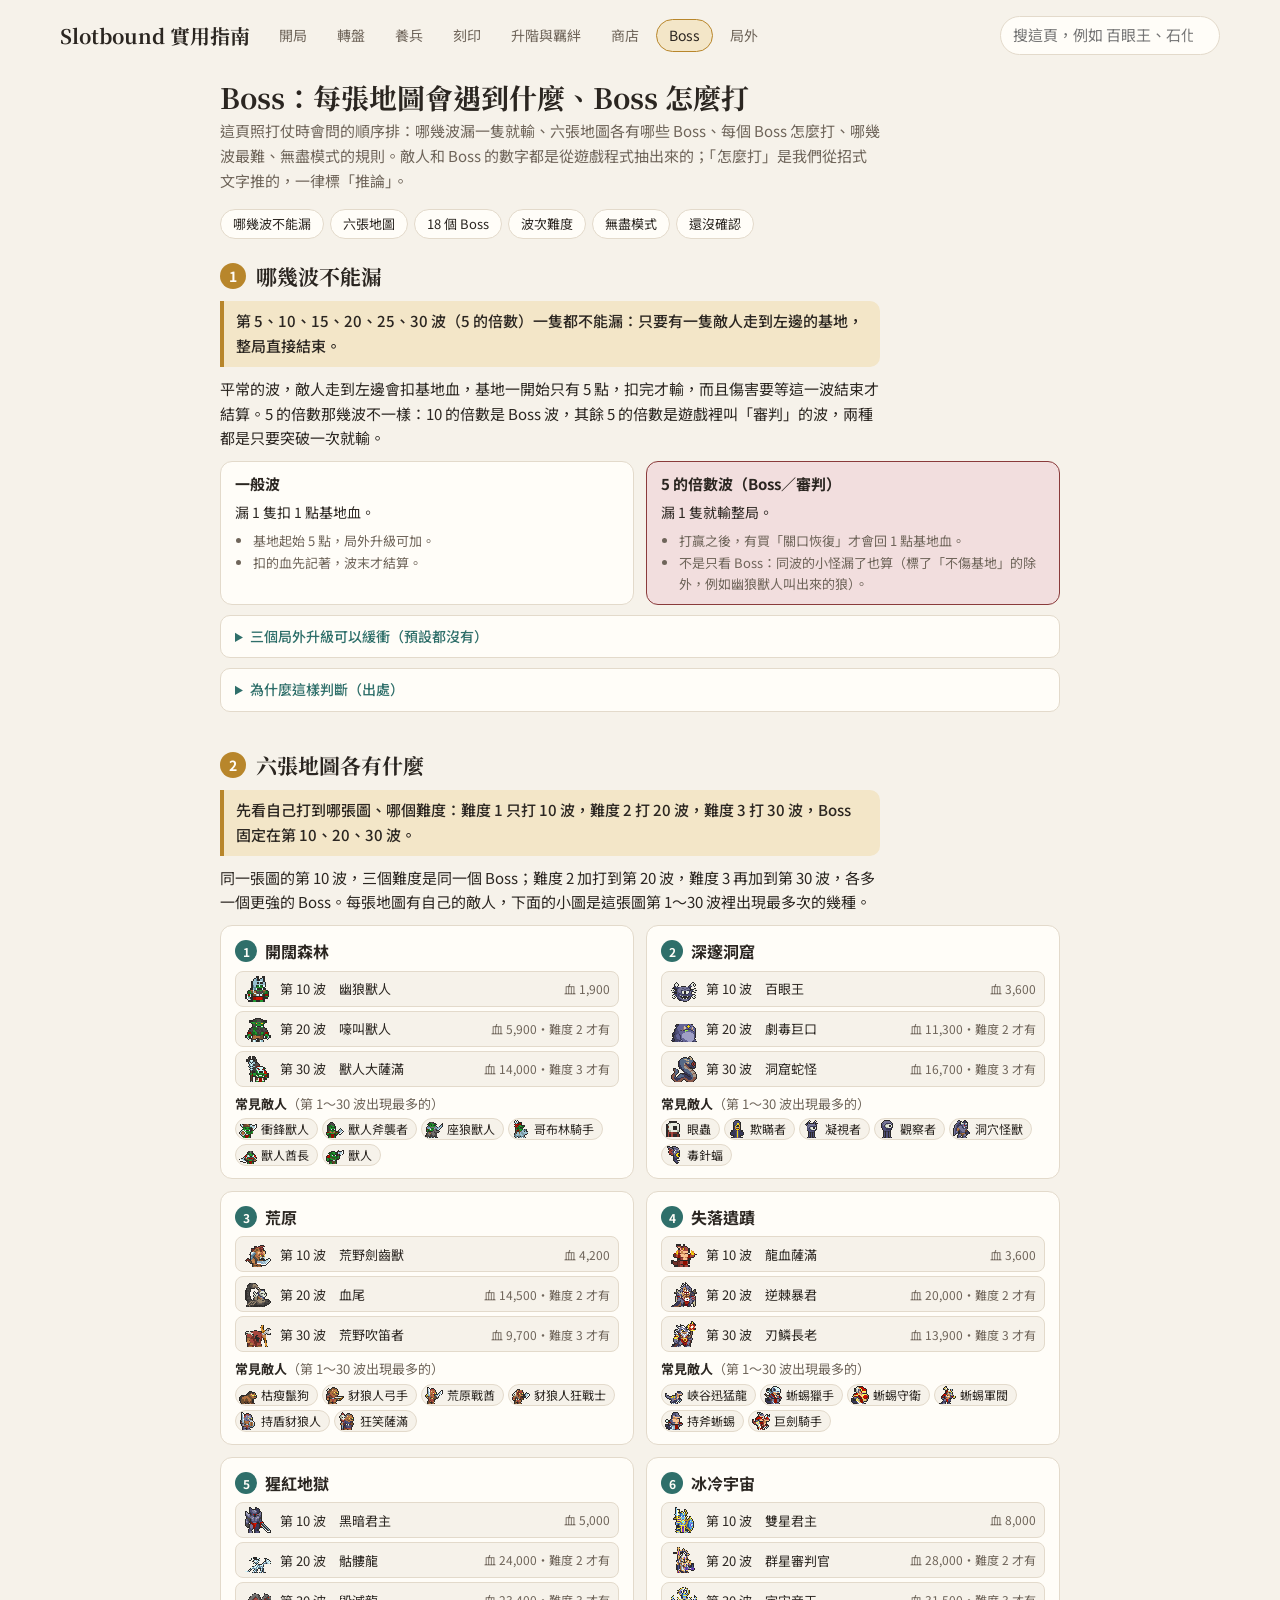
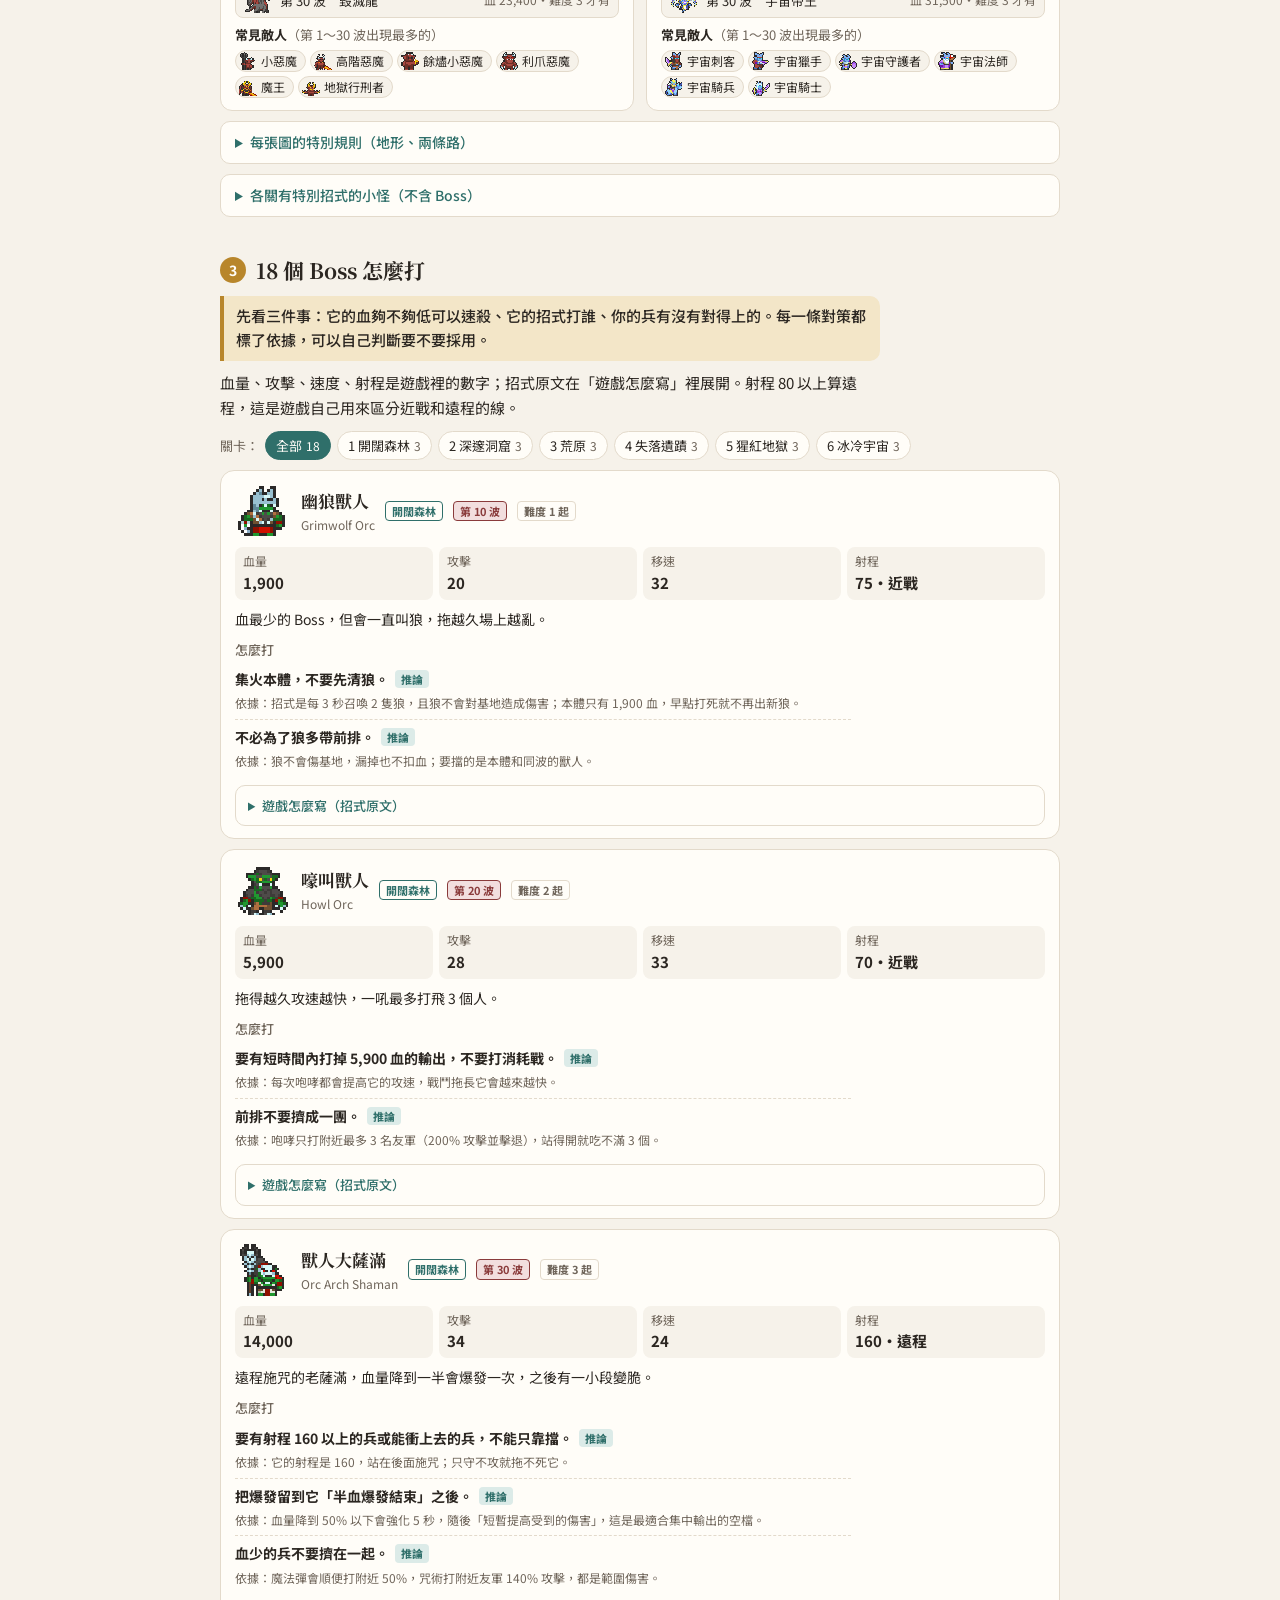
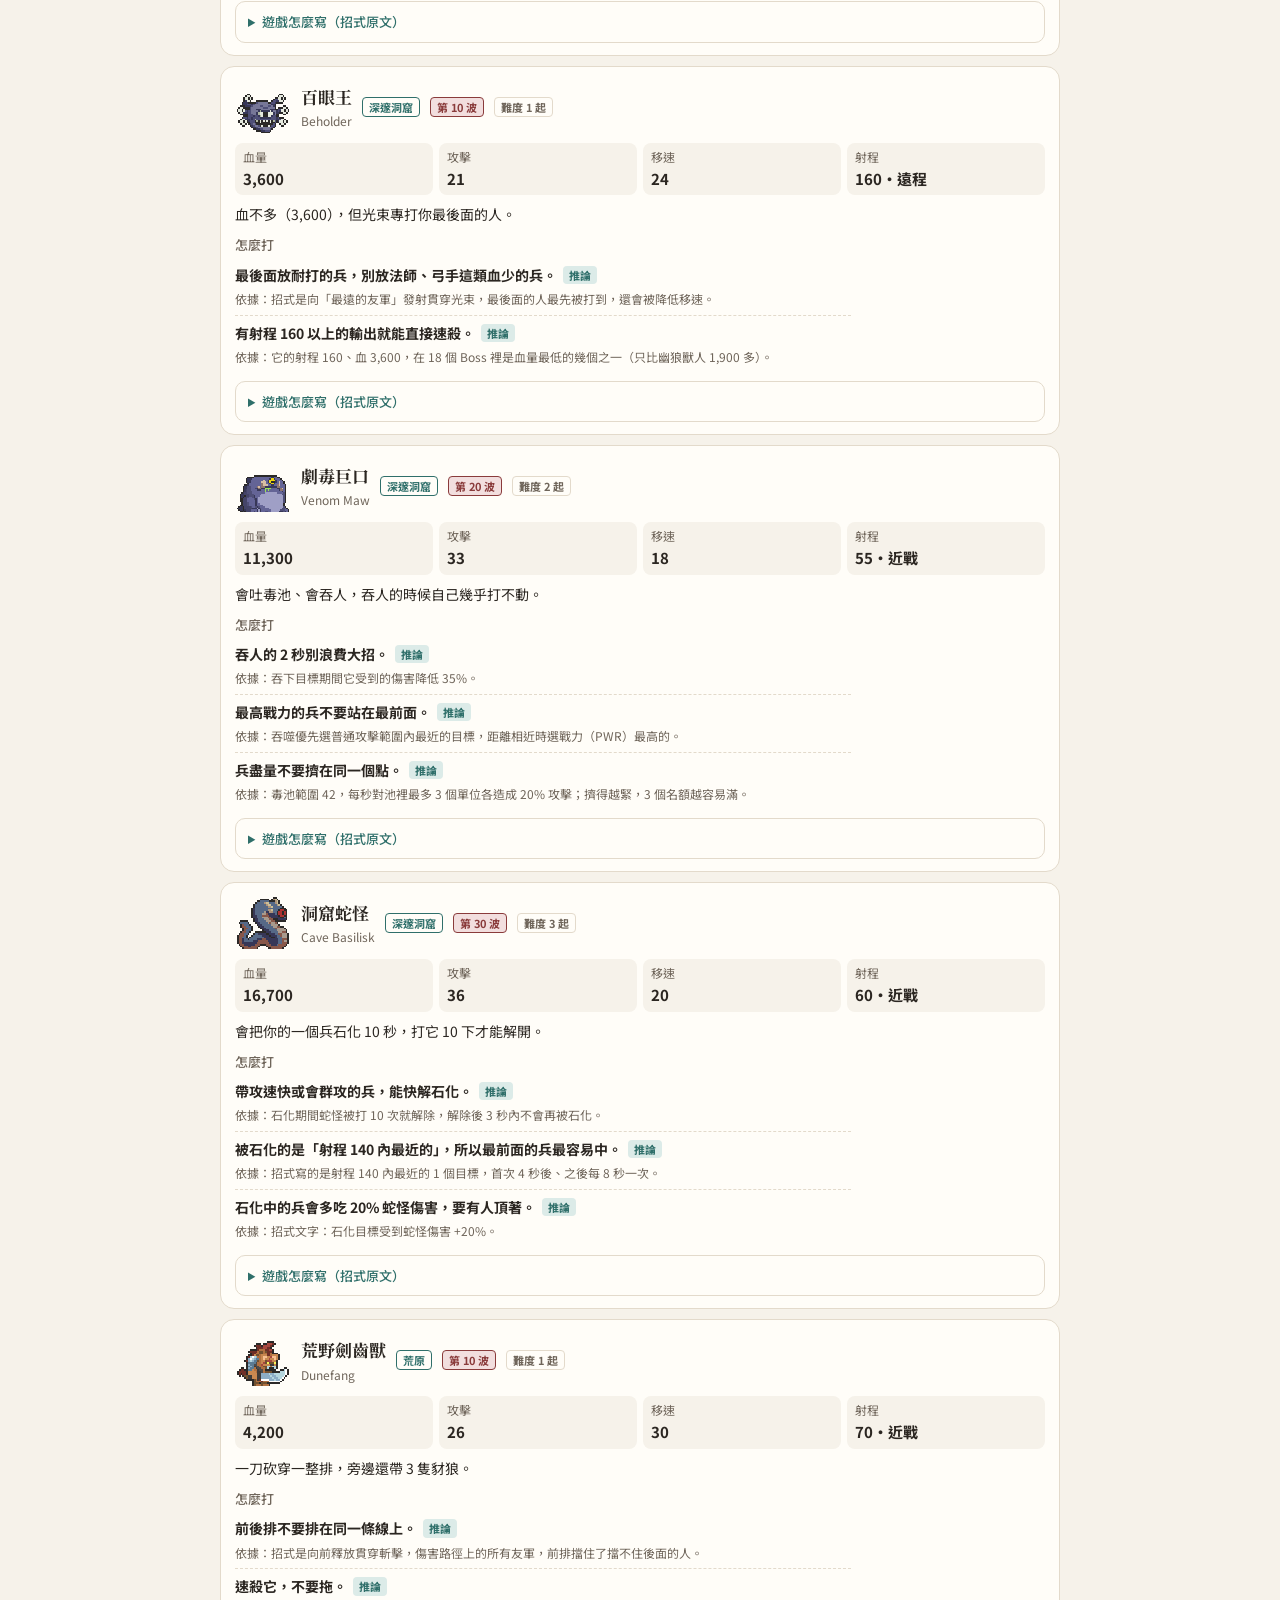
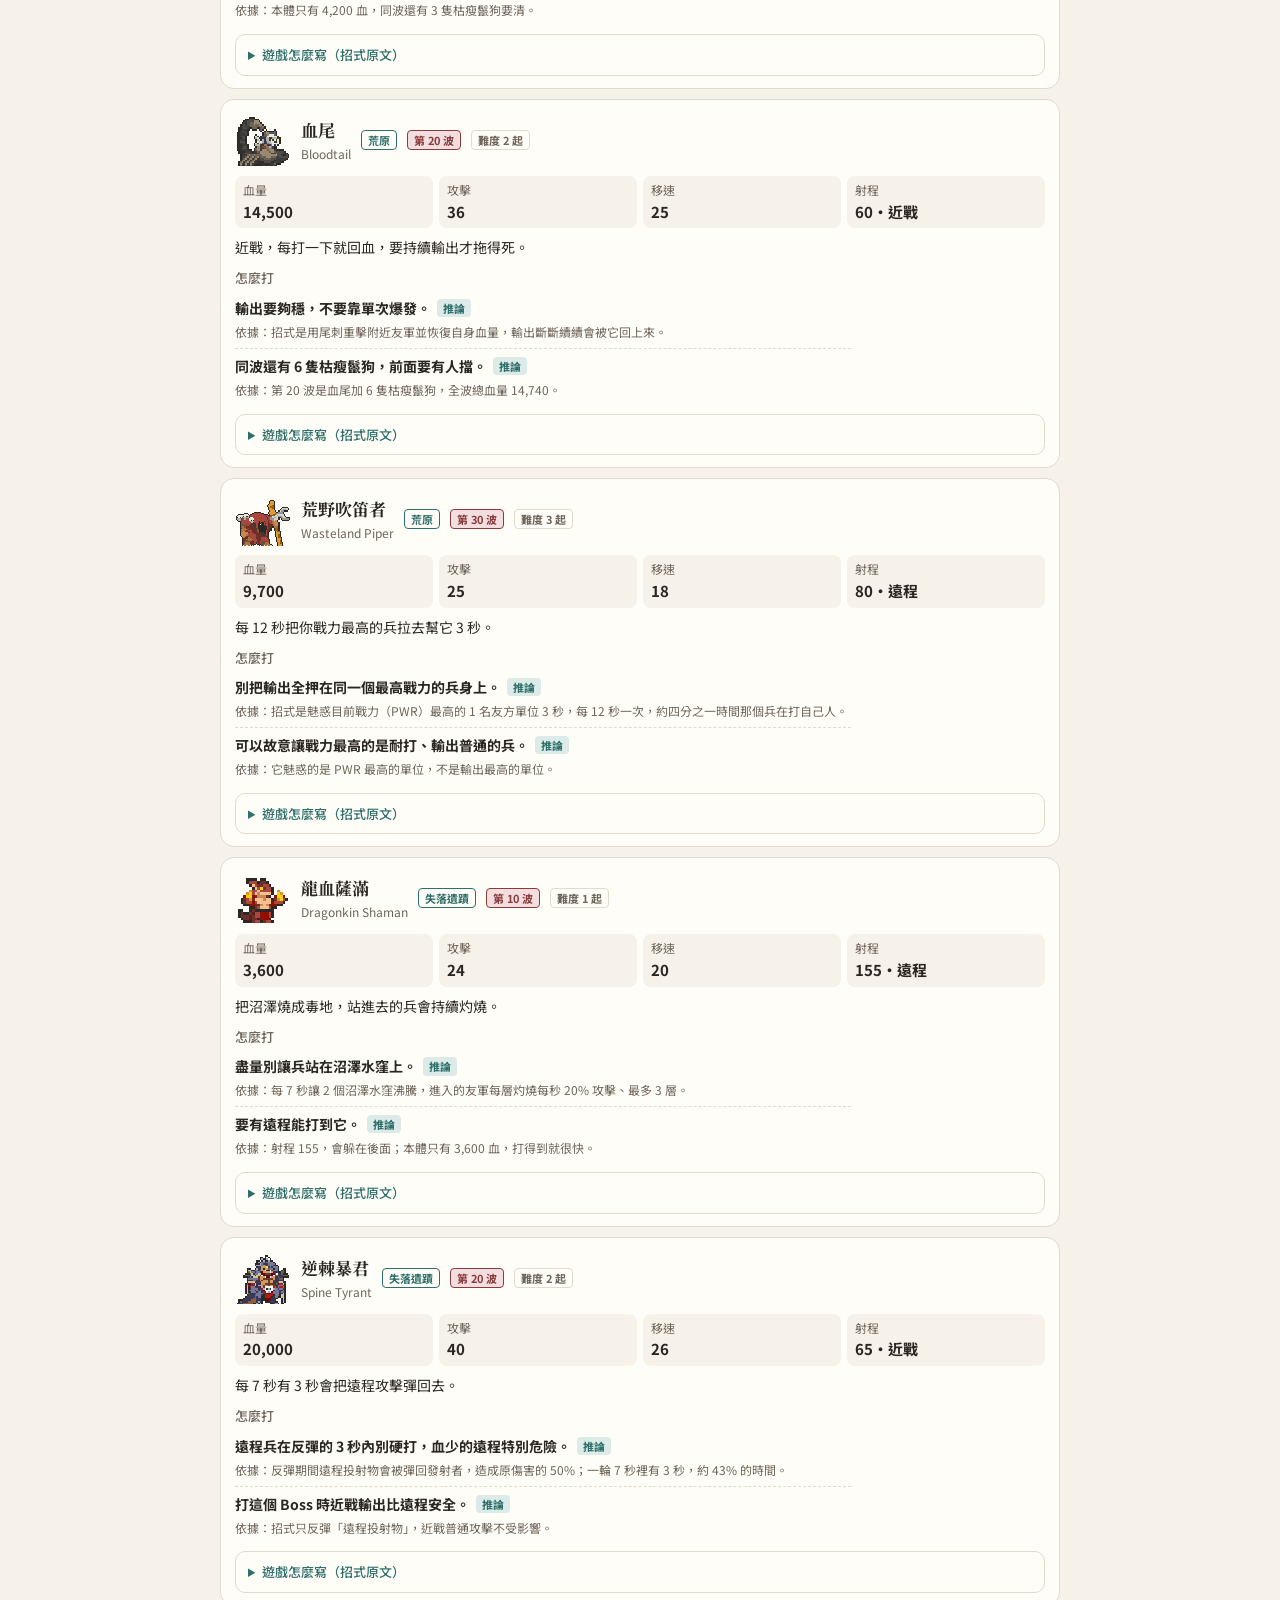
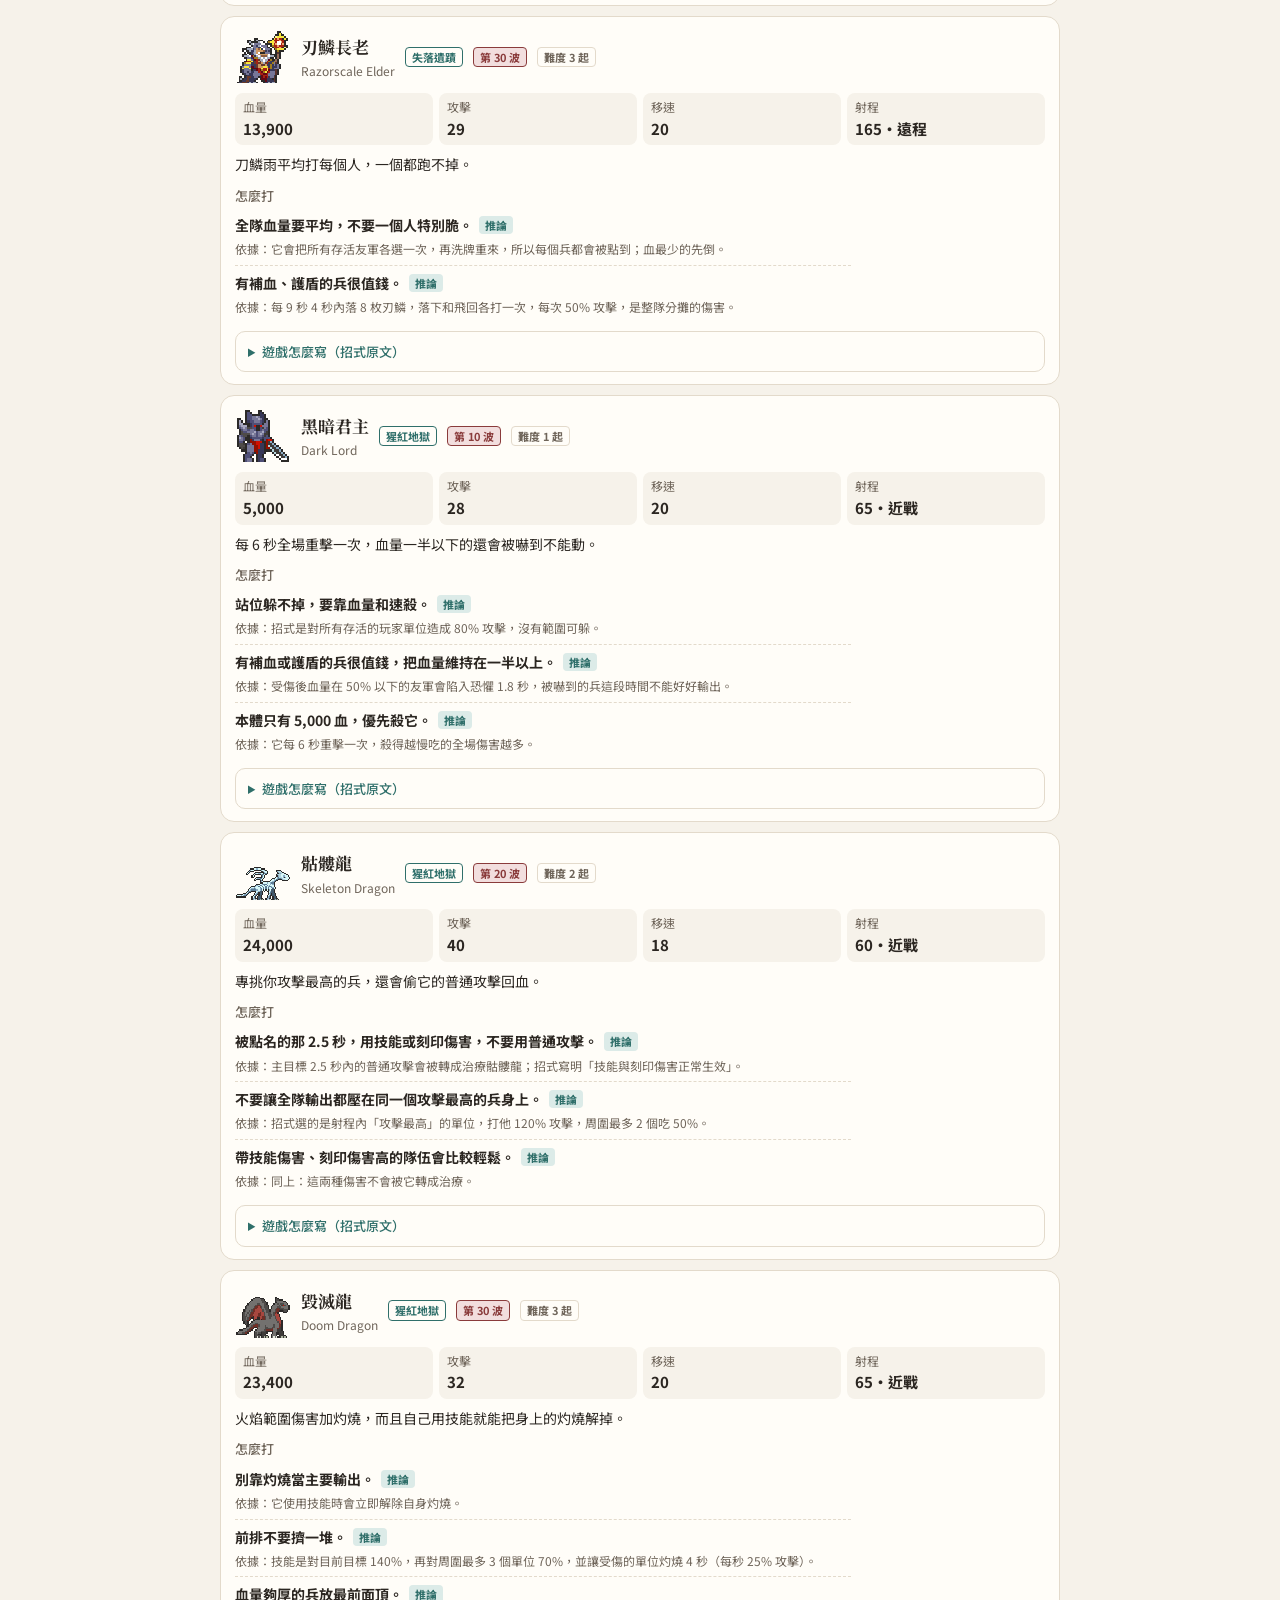
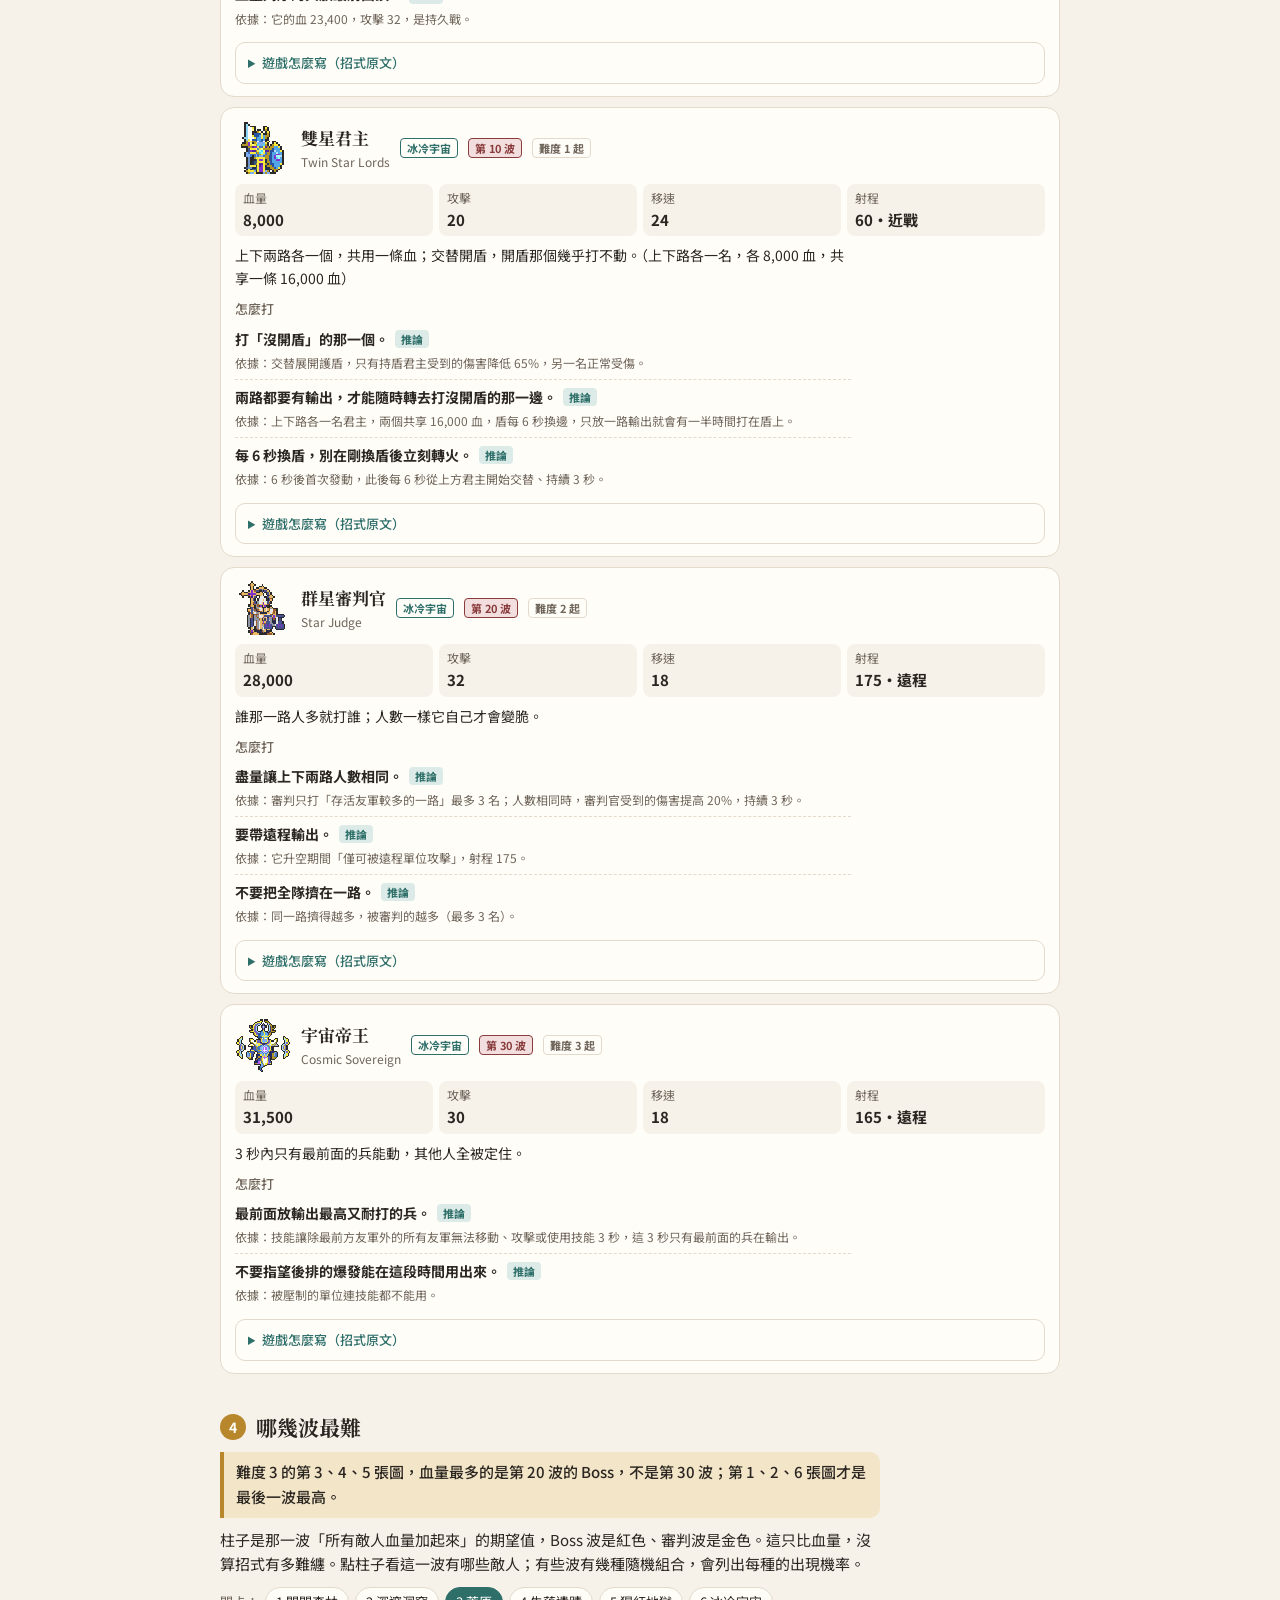
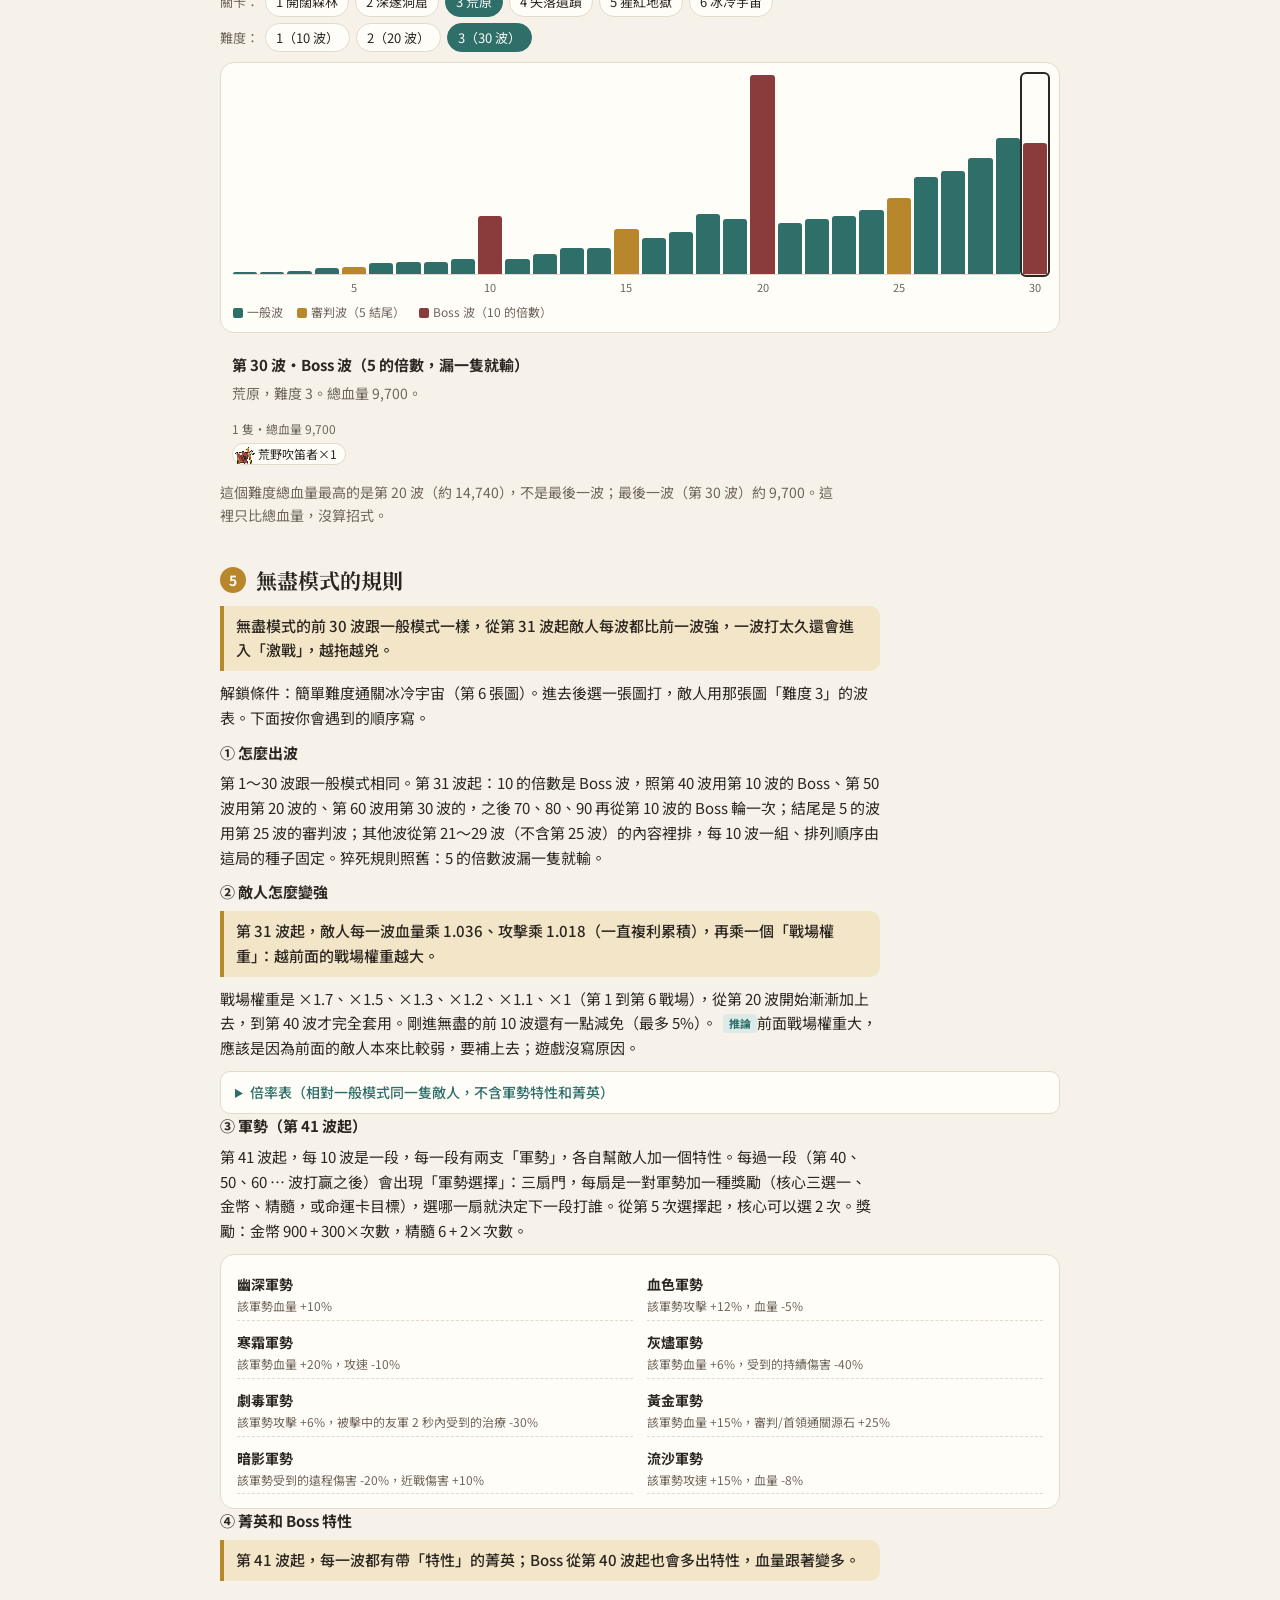
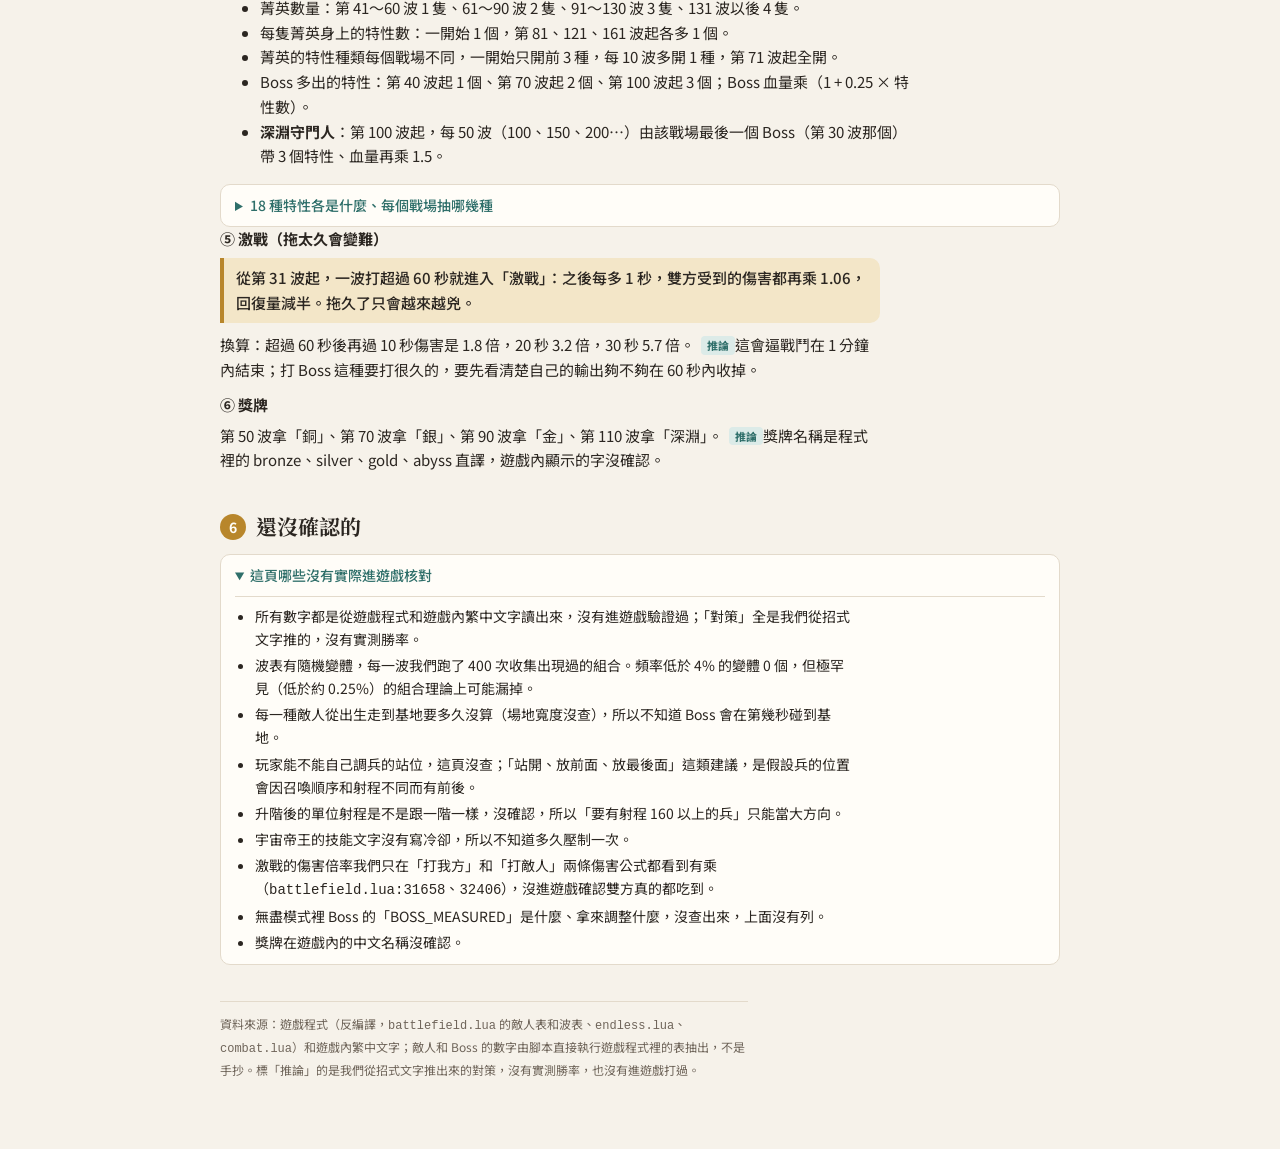
==== boss.html @ 01746e47 "六頁上線：開局、養兵、刻印、商店、Boss、局外；導覽統一 Co-Authored-By: Claude Opus 5.5 <noreply@anthropic.com>" ====
<!doctype html>
<html lang="zh-Hant-TW">
<head>
<meta charset="utf-8">
<meta name="viewport" content="width=device-width, initial-scale=1">
<title>Slotbound 實用指南：Boss</title>
<link rel="preconnect" href="https://fonts.googleapis.com">
<link href="https://fonts.googleapis.com/css2?family=Noto+Sans+TC:wght@400;500;700&family=Noto+Serif+TC:wght@600;700&display=swap" rel="stylesheet">
<link rel="stylesheet" href="style.css?v=1115i">
<link rel="stylesheet" href="css-boss.css?v=1115i">
</head>
<body>
<header class="top">
  <b>Slotbound 實用指南</b>
  <nav>
    <a href="open.html">開局</a>
    <a href="slot.html">轉盤</a>
    <a href="units.html">養兵</a>
    <a href="imprint.html">刻印</a>
    <a href="index.html">升階與羈絆</a>
    <a href="shop.html">商店</a>
    <a class="cur" href="boss.html">Boss</a>
    <a href="meta.html">局外</a>
  </nav>
  <div class="search">
    <input id="q" type="search" placeholder="搜這頁，例如 百眼王、石化" autocomplete="off">
    <div class="res" id="qres"></div>
  </div>
</header>

<main class="guide">
  <h1>Boss：每張地圖會遇到什麼、Boss 怎麼打</h1>
  <p class="lead">這頁照打仗時會問的順序排：哪幾波漏一隻就輸、六張地圖各有哪些 Boss、每個 Boss 怎麼打、哪幾波最難、無盡模式的規則。敵人和 Boss 的數字都是從遊戲程式抽出來的；「怎麼打」是我們從招式文字推的，一律標「推論」。</p>
  <nav class="toc">
    <a href="#sudden">哪幾波不能漏</a><a href="#maps">六張地圖</a><a href="#bosses">18 個 Boss</a><a href="#curve">波次難度</a><a href="#endless">無盡模式</a><a href="#unsure">還沒確認</a>
  </nav>

  <section class="sec" id="sudden" data-t="猝死 審判 一擊 基地 血量 漏怪 突破 新手護盾 逆轉拉桿 關口恢復 5 10 15 20 25 30">
    <h2><span class="no">1</span>哪幾波不能漏</h2>
    <p class="adv">第 5、10、15、20、25、30 波（5 的倍數）一隻都不能漏：只要有一隻敵人走到左邊的基地，整局直接結束。</p>
    <p>平常的波，敵人走到左邊會扣基地血，基地一開始只有 5 點，扣完才輸，而且傷害要等這一波結束才結算。5 的倍數那幾波不一樣：10 的倍數是 Boss 波，其餘 5 的倍數是遊戲裡叫「審判」的波，兩種都是只要突破一次就輸。</p>
    <div class="cmp">
      <div>
        <h3>一般波</h3>
        <p>漏 1 隻扣 1 點基地血。</p>
        <ul><li>基地起始 5 點，局外升級可加。</li><li>扣的血先記著，波末才結算。</li></ul>
      </div>
      <div class="hot">
        <h3>5 的倍數波（Boss／審判）</h3>
        <p>漏 1 隻就輸整局。</p>
        <ul><li>打贏之後，有買「關口恢復」才會回 1 點基地血。</li><li>不是只看 Boss：同波的小怪漏了也算（標了「不傷基地」的除外，例如幽狼獸人叫出來的狼）。</li></ul>
      </div>
    </div>
    <details>
      <summary>三個局外升級可以緩衝（預設都沒有）</summary>
      <ul>
        <li><b>新手護盾</b>：第 1～4 波，擋掉第一次生命損失。只對一般波有用，5 的倍數波用不到。</li>
        <li><b>逆轉拉桿</b>：失去生命後，保證下一次轉動中獎，每局 1 次。同樣只在一般波觸發。</li>
        <li><b>關口恢復</b>：通關審判或 Boss 波後恢復 1 點基地血，最高到 5 加局外加成。</li>
        <li>這三個都要在「局外」頁買到頂才生效（<code>ui/upgrade.lua:8609-8629</code> 的 maxed 判斷）。<span class="infer">推論</span>如果你還沒買，就當它們不存在。</li>
      </ul>
    </details>
    <details>
      <summary>為什麼這樣判斷（出處）</summary>
      <ul>
        <li>猝死波＝波數除 10 餘 0 或 5（<code>battlefield.lua:29334</code>）；突破一次直接把基地血設 0（<code>battlefield.lua:56670</code> 的 else 分支）。</li>
        <li>一般波的基地傷害先放進緩衝，波末才結算（<code>battlefield.lua:56666</code>）。</li>
        <li>早期護盾、逆轉拉桿只在「不是猝死波」時才判斷（<code>battlefield.lua:56649-56663</code>）；關口恢復在波結束時判斷（<code>battlefield.lua:30675</code>）。</li>
      </ul>
    </details>
  </section>

  <section class="sec" id="maps" data-t="六張地圖 關卡 難度 開闊森林 深邃洞窟 荒原 失落遺蹟 猩紅地獄 冰冷宇宙 主題 敵人 地形 雙線 沼澤">
    <h2><span class="no">2</span>六張地圖各有什麼</h2>
    <p class="adv">先看自己打到哪張圖、哪個難度：難度 1 只打 10 波，難度 2 打 20 波，難度 3 打 30 波，Boss 固定在第 10、20、30 波。</p>
    <p>同一張圖的第 10 波，三個難度是同一個 Boss；難度 2 加打到第 20 波，難度 3 再加到第 30 波，各多一個更強的 Boss。每張地圖有自己的敵人，下面的小圖是這張圖第 1～30 波裡出現最多次的幾種。</p>
    <div class="maps" id="mapGrid"></div>
    <details>
      <summary>每張圖的特別規則（地形、兩條路）</summary>
      <ul id="mapSpecial"></ul>
    </details>
    <details id="skDet">
      <summary>各關有特別招式的小怪（不含 Boss）</summary>
      <div class="tblwrap" id="skBody"></div>
    </details>
  </section>

  <section class="sec" id="bosses" data-t="Boss 首領 招式 血量 攻擊 對策 怎麼打 18 個">
    <h2><span class="no">3</span>18 個 Boss 怎麼打</h2>
    <p class="adv">先看三件事：它的血夠不夠低可以速殺、它的招式打誰、你的兵有沒有對得上的。每一條對策都標了依據，可以自己判斷要不要採用。</p>
    <p>血量、攻擊、速度、射程是遊戲裡的數字；招式原文在「遊戲怎麼寫」裡展開。射程 80 以上算遠程，這是遊戲自己用來區分近戰和遠程的線。</p>
    <div class="bfilter" id="bFilter"></div>
    <div class="blist" id="bList"></div>
  </section>

  <section class="sec" id="curve" data-t="波次 難度曲線 總血量 第幾波最難 審判 每波敵人 組合 變體">
    <h2><span class="no">4</span>哪幾波最難</h2>
    <p class="adv">難度 3 的第 3、4、5 張圖，血量最多的是第 20 波的 Boss，不是第 30 波；第 1、2、6 張圖才是最後一波最高。</p>
    <p>柱子是那一波「所有敵人血量加起來」的期望值，Boss 波是紅色、審判波是金色。這只比血量，沒算招式有多難纏。點柱子看這一波有哪些敵人；有些波有幾種隨機組合，會列出每種的出現機率。</p>
    <div class="cctl">
      <span class="g" id="cStage"></span>
      <span class="g" id="cDiff"></span>
    </div>
    <div class="curve">
      <div class="cbars" id="cBars"></div>
      <div class="cnum" id="cNum"></div>
      <div class="cleg"><span><i style="background:var(--teal)"></i>一般波</span><span><i style="background:var(--gold)"></i>審判波（5 結尾）</span><span><i style="background:var(--wine)"></i>Boss 波（10 的倍數）</span></div>
    </div>
    <div class="cdet" id="cDet"></div>
    <p class="note" id="cNote"></p>
  </section>

  <section class="sec" id="endless" data-t="無盡模式 解鎖 倍率 軍勢 菁英 門 深淵守門人 激戰 獎牌 狂暴 第 31 波">
    <h2><span class="no">5</span>無盡模式的規則</h2>
    <p class="adv">無盡模式的前 30 波跟一般模式一樣，從第 31 波起敵人每波都比前一波強，一波打太久還會進入「激戰」，越拖越兇。</p>
    <p>解鎖條件：簡單難度通關冰冷宇宙（第 6 張圖）。進去後選一張圖打，敵人用那張圖「難度 3」的波表。下面按你會遇到的順序寫。</p>
    <div id="endRules"></div>
  </section>

  <section class="sec" id="unsure" data-t="沒確認 不確定 未驗證 推論">
    <h2><span class="no">6</span>還沒確認的</h2>
    <details open>
      <summary>這頁哪些沒有實際進遊戲核對</summary>
      <ul id="unsureList"></ul>
    </details>
  </section>

  <p class="src-note">資料來源：遊戲程式（反編譯，<code>battlefield.lua</code> 的敵人表和波表、<code>endless.lua</code>、<code>combat.lua</code>）和遊戲內繁中文字；敵人和 Boss 的數字由腳本直接執行遊戲程式裡的表抽出，不是手抄。標「推論」的是我們從招式文字推出來的對策，沒有實測勝率，也沒有進遊戲打過。</p>
</main>

<script src="data/boss.js?v=1115i"></script>
<script src="data/boss-advice.js?v=1115i"></script>
<script src="boss.js?v=1115i"></script>
</body>
</html>
---- style.css ----
:root{
  --bg:#f6f2ea; --paper:#fffdf8; --ink:#2b2621; --muted:#6f655a; --line:#e3dacb;
  --gold:#b8862b; --gold-soft:#f3e6c8; --wine:#8a3b3b; --wine-soft:#f2dede;
  --teal:#2f6f6a; --teal-soft:#dcebe8;
}
@media (prefers-color-scheme: dark){
  :root{ --bg:#1d1a17; --paper:#25211d; --ink:#ece5da; --muted:#a99e90; --line:#3a332c;
    --gold:#d9a94a; --gold-soft:#3b311f; --wine:#d98a8a; --wine-soft:#3a2626; --teal:#7cc0b8; --teal-soft:#1f3331; }
}
*{box-sizing:border-box}
html,body{margin:0;background:var(--bg);color:var(--ink);font:15px/1.65 "Noto Sans TC",system-ui,sans-serif}
a{color:var(--teal)}
header.top{display:flex;align-items:center;gap:16px;flex-wrap:wrap;max-width:1200px;margin:0 auto;padding:16px 20px 8px}
header.top b{font-family:"Noto Serif TC",serif;font-size:20px}
header.top nav{display:flex;gap:4px;flex-wrap:wrap}
header.top nav a{color:var(--muted);text-decoration:none;padding:4px 12px;border-radius:999px;border:1px solid transparent;font-size:14px}
header.top nav a.cur{color:var(--ink);border-color:var(--gold);background:var(--gold-soft)}
header.top nav a.soon{opacity:.5;pointer-events:none}
.search{margin-left:auto;position:relative}
.search input{width:220px;padding:6px 12px;border-radius:999px;border:1px solid var(--line);background:var(--paper);color:var(--ink);font:inherit}
.search .res{position:absolute;right:0;top:110%;width:300px;max-height:360px;overflow:auto;background:var(--paper);border:1px solid var(--line);border-radius:12px;z-index:30;display:none}
.search .res.on{display:block}
.search .res div{padding:8px 12px;cursor:pointer;border-bottom:1px solid var(--line)}
.search .res div:hover,.search .res div.act{background:var(--gold-soft)}
.search .res small{color:var(--muted);margin-left:6px}
main{max-width:1200px;margin:0 auto;padding:8px 20px 60px}
h1{font-family:"Noto Serif TC",serif;font-size:28px;line-height:1.3;margin:8px 0 4px}
.lead{color:var(--muted);margin:0 0 16px}
.tip-box{background:var(--gold-soft);border-radius:12px;padding:10px 14px;margin:0 0 16px;font-size:14px}
.tip-box b{color:var(--gold)}
.infer{display:inline-block;font-size:11px;font-weight:700;color:var(--teal);background:var(--teal-soft);border-radius:4px;padding:0 6px;margin-left:6px;vertical-align:1px}

/* 規劃器版面 */
.planner{display:grid;grid-template-columns:minmax(0,1fr) 320px;gap:20px;align-items:start}
.panel{background:var(--paper);border:1px solid var(--line);border-radius:14px;padding:14px 16px}
.panel h2{font-size:15px;margin:0 0 8px;color:var(--muted);font-weight:500}
.side{position:sticky;top:12px;display:flex;flex-direction:column;gap:12px}

.syms{display:flex;flex-wrap:wrap;gap:6px;margin-bottom:10px}
.stab{border:1px solid var(--line);background:var(--bg);color:var(--ink);border-radius:8px;padding:5px 14px;font:inherit;font-size:14px;cursor:pointer}
.stab.on{background:var(--gold-soft);border-color:var(--gold);font-weight:700}
.filters{display:flex;flex-wrap:wrap;gap:6px;align-items:center;margin-bottom:12px;padding-bottom:12px;border-bottom:1px solid var(--line)}
.filters #filters{display:contents}
.flabel{font-size:13px;color:var(--muted)}
.fchip.locked::after{content:"🔒";font-size:10px;margin-left:3px}
/* 升階樹：一列一個稀有度 */
.grid{display:flex;flex-direction:column;gap:8px}
.row{display:grid;grid-template-columns:52px 120px 1fr;gap:8px;align-items:center;padding:6px 0;border-bottom:1px dashed var(--line)}
.row:last-child{border-bottom:0}
.gl .gd{display:inline-block;font-size:12px;font-weight:700;padding:1px 8px;border-radius:999px;background:var(--bg);border:1px solid var(--line)}
.g-advanced .gd{color:var(--teal);border-color:var(--teal)}
.g-rare .gd{color:#7d9de0;border-color:#5b7fc4}
.g-legendary .gd{color:var(--gold);border-color:var(--gold)}
.g-prism .gd{color:var(--wine);border-color:var(--wine)}
.r1{display:flex;align-items:center;gap:6px;font-size:13px;color:var(--muted)}
.r1 .r{font-size:11px;margin-right:4px}
.brs{display:flex;flex-wrap:wrap;gap:6px 22px}
.br{display:flex;align-items:center;gap:6px;flex-wrap:wrap}
.br .arrow{color:var(--muted);font-size:12px}
.spr{width:32px;height:32px;image-rendering:pixelated;flex:none}
.spr.big{width:56px;height:56px}
.cls{display:inline-flex;align-items:center;gap:6px}
.cls .tx{display:flex;flex-direction:column;line-height:1.3}
.fxhead{margin-bottom:10px;display:flex;align-items:center;gap:8px;flex-wrap:wrap}
.fxhead .back{margin-left:auto}
#tree h3{font-size:13px;color:var(--muted);margin:12px 0 4px}
.fxm{display:flex;align-items:center;gap:10px;margin:4px 0;flex-wrap:wrap}
.fxm .route{font-size:12px;color:var(--muted)}
.fx-row .nx{color:var(--muted)}
.gchips{display:flex;flex-wrap:wrap;gap:6px;align-items:center;margin:0 0 10px}
.gchip{border:1px solid var(--line);background:var(--bg);color:var(--muted);border-radius:999px;padding:2px 10px;font:inherit;font-size:12px;cursor:pointer;opacity:.6}
.gchip.on{opacity:1;color:var(--ink);font-weight:700}
.tbl-wrap{overflow-x:auto}
.fxtbl{border-collapse:separate;border-spacing:4px;width:100%;table-layout:fixed}
.fxtbl th{font-size:12px;font-weight:500;color:var(--muted);text-align:center;padding:2px}
.fxtbl th.sn{text-align:right;width:64px;font-size:13px;color:var(--ink);padding-right:6px}
.fxtbl .gd{display:inline-block;font-size:12px;font-weight:700;padding:1px 8px;border-radius:999px;background:var(--bg);border:1px solid var(--line)}
.fxtbl td{height:62px;border-radius:8px;vertical-align:middle;padding:0}
.fxtbl td.no{background:var(--bg);opacity:.5}
.fxtbl td.yes{background:var(--teal-soft);border:1px solid var(--teal)}
.fxtbl td.open{box-shadow:0 0 0 2px var(--gold)}
.cell{width:100%;height:100%;min-height:60px;background:none;border:0;color:var(--ink);font:inherit;cursor:pointer;display:flex;flex-direction:column;align-items:center;justify-content:center;gap:1px;padding:4px}
.cell .spr{width:28px;height:28px}
.cell .cn{font-size:13px;font-weight:500}
.cell .ch{font-size:11px;color:var(--muted)}
.cell .ch.all{color:var(--teal);font-weight:700}
.detail{margin-top:12px;padding:10px 12px;border:1px solid var(--gold);border-radius:10px;display:flex;flex-direction:column;gap:6px}
.detail .dh{font-size:14px}
.br.nope{opacity:.5}
.start{padding:10px 0;border-bottom:1px dashed var(--line)}
.start:last-child{border-bottom:0}
.start .sh{display:flex;align-items:center;gap:8px;margin-bottom:6px;flex-wrap:wrap}
.start .sh b{font-size:15px}
.start .gd{display:inline-block;font-size:12px;font-weight:700;padding:1px 8px;border-radius:999px;background:var(--bg);border:1px solid var(--line)}
.start .r1n{display:inline-flex;align-items:center;gap:4px;font-size:13px;color:var(--muted)}
.start .both{font-size:11px;color:var(--teal);background:var(--teal-soft);border-radius:4px;padding:0 6px}
.start .sb{display:flex;flex-direction:column;gap:6px;padding-left:12px}
.start .pick{font-size:12px;color:var(--muted)}
.off{font-size:13px;color:var(--muted);opacity:.55;border:1px dashed var(--line);border-radius:8px;padding:4px 10px}
.pop .lbl{font-size:11px;color:var(--muted);margin-top:8px}
.pop .fxg{margin:4px 0;font-size:12px;line-height:1.5}
.pop .fxg .tag{background:var(--teal-soft);color:var(--teal);border-radius:4px;padding:0 6px;margin-right:6px;cursor:pointer;font-weight:500}
.pop .fxg .mates{color:var(--muted)}
.pop .hd .alt{font-size:12px}
.fchip{border:1px solid var(--line);background:var(--paper);color:var(--ink);border-radius:999px;padding:3px 10px;font:inherit;font-size:13px;cursor:pointer}
.fchip.on{background:var(--teal);border-color:var(--teal);color:var(--paper)}
.fchip .n{color:var(--muted);font-size:12px;margin-left:4px}
.fchip.on .n{color:var(--paper)}

.sym{margin:0 0 14px}
.sym h3{font-size:14px;margin:0 0 6px;display:flex;align-items:center;gap:8px}
.sym h3 .badge{display:inline-flex;width:22px;height:22px;border-radius:6px;align-items:center;justify-content:center;font-size:12px;font-weight:700;background:var(--gold-soft);color:var(--gold)}
.tree{display:flex;flex-direction:column;gap:6px}
.branch{display:flex;align-items:flex-start;gap:6px;flex-wrap:wrap}
.branch .arrow{color:var(--muted);font-size:12px;padding-top:6px}
.cls{position:relative;border:1px solid var(--line);background:var(--bg);color:var(--ink);border-radius:8px;padding:4px 10px;font:inherit;font-size:13px;cursor:pointer;line-height:1.4;text-align:left}
.cls .r{font-size:11px;color:var(--muted);margin-right:4px}
.cls .fx{display:block;font-size:11px;color:var(--muted)}
.cls:hover{border-color:var(--gold)}
.cls.in{background:var(--gold);border-color:var(--gold);color:var(--paper)}
.cls.in .r,.cls.in .fx{color:var(--paper)}
.cls.mate{box-shadow:0 0 0 2px var(--teal)}
.cls.dim{opacity:.3}
.cls.prism::after{content:"";position:absolute;top:3px;right:3px;width:6px;height:6px;border-radius:50%;background:var(--wine)}

/* 羈絆面板 */
.fx-row{padding:8px 0;border-bottom:1px solid var(--line);cursor:pointer}
.fx-row:last-child{border-bottom:0}
.fx-row .hd{display:flex;align-items:center;gap:8px}
.fx-row .nm{font-weight:500}
.fx-row .ct{font-variant-numeric:tabular-nums;font-size:13px;color:var(--muted)}
.fx-row .steps{display:flex;gap:3px;margin-left:auto}
.fx-row .steps span{font-size:11px;padding:0 6px;border-radius:4px;border:1px solid var(--line);color:var(--muted);font-variant-numeric:tabular-nums}
.fx-row .steps span.hit{background:var(--teal);border-color:var(--teal);color:var(--paper)}
.fx-row .eff{font-size:12px;color:var(--muted);margin-top:2px}
.fx-row.active .nm{color:var(--teal)}
.fx-row.lock .nm::after{content:"需解鎖";font-size:10px;color:var(--wine);background:var(--wine-soft);border-radius:4px;padding:0 5px;margin-left:6px}
.fx-row.sel{background:var(--teal-soft);margin:0 -8px;padding:8px}
.team{display:flex;flex-wrap:wrap;gap:6px}
.team .cls{font-size:12px}
.empty{color:var(--muted);font-size:13px}
.btns{display:flex;gap:6px;margin-top:10px}
.btn{border:1px solid var(--line);background:var(--paper);color:var(--ink);border-radius:8px;padding:4px 10px;font:inherit;font-size:13px;cursor:pointer}
.btn:hover{border-color:var(--gold)}

/* 小卡（滑鼠移上去／點按） */
.pop{position:absolute;z-index:40;width:330px;background:var(--paper);border:1px solid var(--gold);border-radius:12px;padding:12px 14px;font-size:13px;box-shadow:0 8px 24px rgba(0,0,0,.18);display:none}
.pop.on{display:block}
.pop .hd{display:flex;align-items:center;gap:6px;margin-bottom:6px;cursor:grab}
.pop .hd b{font-size:15px}
.pop .x{margin-left:auto;border:0;background:none;color:var(--muted);font-size:18px;cursor:pointer;line-height:1}
.pop .path{display:flex;align-items:center;flex-wrap:wrap;gap:4px;margin:6px 0}
.pop .path .node{border:1px solid var(--line);border-radius:6px;padding:1px 7px;background:var(--bg)}
.pop .path .node.me{border-color:var(--gold);background:var(--gold-soft);font-weight:500}
.pop .path .sep{color:var(--muted)}
.pop .alt{color:var(--muted);font-size:12px}
.pop .tags{display:flex;flex-wrap:wrap;gap:4px;margin:6px 0}
.pop .tags span{background:var(--teal-soft);color:var(--teal);border-radius:4px;padding:0 6px;font-size:12px}
.pop .stats{display:grid;grid-template-columns:repeat(5,1fr);gap:4px;margin-top:6px;font-size:11px;color:var(--muted);text-align:center}
.pop .stats b{display:block;font-size:13px;color:var(--ink);font-variant-numeric:tabular-nums}
.pop .act{margin-top:8px}
.pop .cond{font-size:12px;color:var(--wine);margin-top:4px}
.pop .src{font-size:11px;color:var(--muted);margin-top:6px}

@media (max-width:820px){
  .planner{grid-template-columns:1fr}
  .side{position:static;order:-1}
  .search{margin-left:0;width:100%}
  .search input{width:100%}
  .search .res{width:100%}
  header.top,main{padding-left:16px;padding-right:16px}
  .pop{position:fixed;left:12px!important;right:12px;bottom:12px;top:auto!important;width:auto;max-height:70vh;overflow:auto}
  .row{grid-template-columns:44px 1fr}
  .row .brs{grid-column:1 / -1}
}
/* 手機：表格每格只剩約 50px，只放圖和名字；「要選哪條線」點格子後在下方看 */
@media (max-width:520px){
  .fxtbl{border-spacing:3px}
  .fxtbl th.sn{width:38px;font-size:12px;padding-right:3px;white-space:nowrap}
  .fxtbl .gd{padding:1px 4px;font-size:11px}
  .fxtbl td{height:54px}
  .cell{padding:3px 1px;min-height:52px}
  .cell .cn{font-size:11px;white-space:nowrap;letter-spacing:-.03em}
  .cell .ch{display:none}
  .cell .ch.all{display:block;font-size:11px;white-space:nowrap}
}
/* 貼上隊伍代碼 */
.code{display:flex;gap:6px;margin-top:10px}
.code input{flex:1;min-width:0;font:inherit;font-size:13px;color:var(--ink);background:var(--bg);border:1px solid var(--line);border-radius:8px;padding:6px 10px}
.code input:focus{outline:2px solid var(--gold);outline-offset:1px}
.codemsg{font-size:12px;color:var(--muted);margin:6px 0 0;line-height:1.6}

/* ===== 指南頁（轉盤等）：一段一個決定，先建議再理由 ===== */
.guide{max-width:880px}
/* 內文行長約 44 字（2026-11-15 托盤 20261115-3d09315f-006 選 44；面板和計算機維持原寬） */
.guide p,.guide li,.guide details ul,.guide .mach ul{max-width:44em}
.toc{display:flex;flex-wrap:wrap;gap:6px;margin:0 0 20px}
.toc a{font-size:13px;color:var(--ink);text-decoration:none;border:1px solid var(--line);background:var(--paper);border-radius:999px;padding:3px 12px}
.toc a:hover{border-color:var(--gold)}
.sec{margin:0 0 36px;scroll-margin-top:12px}
.sec h2{font-family:"Noto Serif TC",serif;font-size:21px;margin:0 0 8px;display:flex;align-items:center;gap:10px}
.sec h2 .no{display:inline-flex;width:26px;height:26px;border-radius:50%;align-items:center;justify-content:center;font:700 14px "Noto Sans TC",sans-serif;background:var(--gold);color:var(--paper)}
.sec h3{font-size:15px;margin:0 0 6px}
.sec h3 small{font-weight:400;font-size:12px;color:var(--muted);margin-left:6px}
.sec p{margin:0 0 10px}
.adv{background:var(--gold-soft);border-left:4px solid var(--gold);border-radius:0 10px 10px 0;padding:8px 12px;font-weight:500}
.note{font-size:14px;color:var(--muted)}
.note b{color:var(--ink)}
.sec details{margin:10px 0 0;border:1px solid var(--line);border-radius:10px;background:var(--paper);padding:0 14px}
.sec summary{cursor:pointer;padding:9px 0;font-size:14px;color:var(--teal);font-weight:500}
.sec details[open] summary{border-bottom:1px solid var(--line);margin-bottom:8px}
.sec details ul{margin:0 0 10px;padding-left:20px;font-size:14px}
.sec details li{margin:3px 0}
.mini{border-collapse:collapse;font-size:13px;margin:4px 0 10px;font-variant-numeric:tabular-nums}
.mini th,.mini td{padding:4px 12px;border-bottom:1px solid var(--line);text-align:left}
.mini th{font-weight:500;color:var(--muted)}
/* 各頁共用表格 */
.tblwrap{overflow-x:auto;margin:8px 0 4px}
.tblwrap .mini{margin:0;min-width:100%}
.mini td.n,.mini th.n{text-align:right}
.mini td.hi{color:var(--teal);font-weight:700}
.mini tr.grp td{background:var(--bg);color:var(--muted);font-size:12px}
.src-note{font-size:12px;color:var(--muted);border-top:1px solid var(--line);padding-top:12px}

/* 價格階梯 */
.calc{margin:12px 0}
.calc-in{display:flex;align-items:center;gap:8px;flex-wrap:wrap;font-size:14px}
.calc-in input{width:96px;font:inherit;font-size:15px;font-variant-numeric:tabular-nums;color:var(--ink);background:var(--bg);border:1px solid var(--line);border-radius:8px;padding:5px 10px}
.calc-in input:focus{outline:2px solid var(--gold);outline-offset:1px}
.calc-in .quick{display:flex;gap:6px;flex-wrap:wrap}
.ladder{display:grid;grid-template-columns:repeat(6,1fr);gap:6px;margin:12px 0 8px}
.step{border:1px solid var(--line);border-radius:10px;padding:6px 4px;text-align:center;background:var(--bg);display:flex;flex-direction:column;line-height:1.35}
.step b{font-size:17px;font-variant-numeric:tabular-nums}
.step span{font-size:12px;color:var(--muted)}
.step small{font-size:11px;color:var(--muted);font-variant-numeric:tabular-nums}
.step.ok{background:var(--teal-soft);border-color:var(--teal)}
.step.ok b{color:var(--teal)}
.calc-out{font-size:14px;margin:0}
.calc-out b{color:var(--teal);font-variant-numeric:tabular-nums}

/* 符號機率 */
.odds{display:flex;flex-direction:column;gap:6px;margin:12px 0 8px}
.orow{display:grid;grid-template-columns:96px 1fr 1fr;gap:12px;align-items:center;font-size:14px}
.ohead{font-size:12px;color:var(--muted)}
.orow .on{display:flex;align-items:center;gap:6px}
.orow .ow,.orow .ok{position:relative;height:22px;background:var(--bg);border-radius:6px;overflow:hidden}
.orow .ohead span{background:none}
.orow .ow i,.orow .ok i{position:absolute;left:0;top:0;bottom:0;border-radius:6px}
.orow .ow i{background:var(--gold);opacity:.32}
.orow .ok i{background:var(--teal);opacity:.28}
.orow em{position:relative;font-style:normal;font-size:13px;padding-left:8px;line-height:22px;font-variant-numeric:tabular-nums}
.orow.rare .ok i{background:var(--wine);opacity:.28}
.orow.rare .ok em{color:var(--wine);font-weight:700}
.ohead .ow,.ohead .ok{background:none;height:auto}

/* 兩台機器 */
.machines{display:grid;grid-template-columns:1fr 1fr;gap:12px;margin:12px 0}
.mach ul{margin:0 0 10px;padding-left:18px;font-size:14px}
.mach li{margin:3px 0}
.mcores{display:flex;flex-wrap:wrap;gap:4px;align-items:center;border-top:1px dashed var(--line);padding-top:8px}
.ctag{display:inline-flex;align-items:center;gap:4px;border:1px solid var(--line);background:var(--bg);color:var(--ink);border-radius:999px;padding:1px 8px 1px 3px;font:inherit;font-size:12px;cursor:pointer}
.ctag:hover{border-color:var(--gold)}
.ctag img{width:18px;height:18px;image-rendering:pixelated}

/* 保底長條 */
.pbars{display:grid;grid-template-columns:repeat(6,1fr);gap:8px;align-items:end;margin:8px 0}
.pb{display:flex;flex-direction:column;align-items:center;gap:2px;font-variant-numeric:tabular-nums}
.pcol{width:100%;max-width:56px;height:110px;background:var(--bg);border-radius:6px;display:flex;align-items:flex-end;overflow:hidden}
.pcol i{display:block;width:100%;background:var(--teal);border-radius:6px 6px 0 0}
.pb b{font-size:14px}
.pb span{font-size:12px;color:var(--muted)}

/* 核心清單 */
.cfilter{display:flex;flex-wrap:wrap;gap:6px;align-items:center;margin-bottom:10px;padding-bottom:10px;border-bottom:1px solid var(--line)}
.cfilter > span:not(.flabel){display:contents}
.cfilter .flabel{margin-left:6px}
.cfilter .flabel:first-child{margin-left:0}
.clist{display:grid;grid-template-columns:1fr 1fr;gap:4px 16px}
.core{display:flex;gap:10px;align-items:flex-start;padding:8px 6px;border-bottom:1px dashed var(--line);border-radius:8px}
.core.hl{background:var(--gold-soft);box-shadow:0 0 0 2px var(--gold)}
.cic{width:32px;height:32px;image-rendering:pixelated;flex:none}
.chd{display:flex;align-items:center;gap:6px;flex-wrap:wrap}
.chd b{font-size:14px}
.rz,.mz{font-size:11px;font-weight:700;border-radius:4px;padding:0 6px;border:1px solid var(--line);color:var(--muted)}
.rz.r-U{color:var(--teal);border-color:var(--teal)}
.rz.r-R{color:#5b7fc4;border-color:#5b7fc4}
.rz.r-L{color:var(--gold);border-color:var(--gold)}
.mz{background:var(--bg)}
.cds{font-size:13px;color:var(--muted);line-height:1.55;margin-top:2px}

@media (max-width:820px){
  .machines{grid-template-columns:1fr}
  .clist{grid-template-columns:1fr}
}
@media (max-width:520px){
  .ladder{grid-template-columns:repeat(3,1fr)}
  .orow{grid-template-columns:78px 1fr 1fr;gap:6px;font-size:13px}
  .orow .on .spr{width:24px;height:24px}
  .sec h2{font-size:19px}
  .mini th,.mini td{padding:4px 8px}
  .mini td:first-child,.mini th:first-child{white-space:nowrap}
  .pb span{font-size:11px;white-space:nowrap;letter-spacing:-.02em}
  .pbars{gap:4px}
}
@media (prefers-color-scheme: dark){
  .rz.r-R{color:#8fb0ec;border-color:#7d9de0}
}
---- css-boss.css ----
/* Boss 頁新增樣式：只用 style.css 的色票變數 */
.mini td.hi{color:var(--wine);font-weight:700}
.mini.sk th,.mini.sk td{vertical-align:top}
.mini.sk td:first-child,.mini.sk th:nth-child(-n+3),.mini.sk td:nth-child(2),.mini.sk td:nth-child(3){white-space:nowrap}
.mini.sk td:nth-child(4){min-width:240px}

/* 猝死波對照 */
.cmp{display:grid;grid-template-columns:1fr 1fr;gap:12px;margin:10px 0}
.cmp > div{background:var(--paper);border:1px solid var(--line);border-radius:12px;padding:10px 14px}
.cmp > div.hot{border-color:var(--wine);background:var(--wine-soft)}
.cmp h3{margin:0 0 4px;font-size:15px}
.cmp p{margin:0;font-size:14px}
.cmp ul{margin:6px 0 0;padding-left:18px;font-size:13px;color:var(--muted)}

/* 六張地圖 */
.maps{display:grid;grid-template-columns:1fr 1fr;gap:12px;margin:10px 0}
.mapc{background:var(--paper);border:1px solid var(--line);border-radius:12px;padding:12px 14px}
.mapc h3{margin:0 0 6px;display:flex;align-items:center;gap:8px;font-size:16px}
.mapc h3 .sn{display:inline-flex;width:22px;height:22px;border-radius:50%;align-items:center;justify-content:center;font:700 12px "Noto Sans TC",sans-serif;background:var(--teal);color:var(--paper)}
.mapc .bl{display:flex;flex-direction:column;gap:4px;margin:6px 0}
.mapc .bl button{display:flex;align-items:center;gap:8px;text-align:left;border:1px solid var(--line);background:var(--bg);color:var(--ink);border-radius:8px;padding:3px 8px;font:inherit;font-size:13px;cursor:pointer}
.mapc .bl button:hover{border-color:var(--gold)}
.mapc .bl button img{width:28px;height:28px;object-fit:contain;image-rendering:pixelated;flex:none}
.mapc .bl button em{font-style:normal;color:var(--muted);font-size:12px;margin-left:auto;white-space:nowrap}
.mapc .th{font-size:13px;color:var(--muted);margin:4px 0 0}
.mapc .th b{color:var(--ink)}
.mapc .sp{font-size:13px;margin:6px 0 0;color:var(--muted)}
.tcs{display:flex;flex-wrap:wrap;gap:4px;margin-top:4px}
.tcs span{display:inline-flex;align-items:center;gap:3px;font-size:12px;border:1px solid var(--line);border-radius:999px;padding:0 8px 0 2px;background:var(--bg)}
.tcs img{width:20px;height:20px;object-fit:contain;image-rendering:pixelated}

/* Boss 卡 */
.bfilter{display:flex;flex-wrap:wrap;gap:6px;align-items:center;margin:0 0 10px}
.blist{display:grid;grid-template-columns:1fr;gap:10px}
.bcard{background:var(--paper);border:1px solid var(--line);border-radius:14px;padding:12px 14px;scroll-margin-top:12px}
.bcard.hl{box-shadow:0 0 0 2px var(--gold);background:var(--gold-soft)}
.bhd{display:flex;align-items:center;gap:10px;flex-wrap:wrap}
.bhd img{width:56px;height:56px;object-fit:contain;image-rendering:pixelated;flex:none}
.bhd .bn{display:flex;flex-direction:column;min-width:0}
.bhd .bn b{font-family:"Noto Serif TC",serif;font-size:17px}
.bhd .bn small{font-size:12px;color:var(--muted)}
.bstat{display:grid;grid-template-columns:repeat(4,1fr);gap:6px;margin:8px 0}
.bstat div{background:var(--bg);border-radius:8px;padding:4px 8px;font-size:12px;color:var(--muted);min-width:0}
.bstat div b{display:block;font-size:15px;color:var(--ink);font-variant-numeric:tabular-nums}
.bcard .say{margin:4px 0 6px;font-size:14px}
.bcard h4{margin:8px 0 2px;font-size:13px;color:var(--muted);font-weight:500}
.tips{margin:0;padding:0;list-style:none}
.tips li{padding:6px 0;border-bottom:1px dashed var(--line);font-size:14px}
.tips li:last-child{border-bottom:0}
.tips li b{font-weight:700}
.tips li .why{display:block;font-size:12px;color:var(--muted);margin-top:2px}
.bcard details{margin:8px 0 0;padding:0 12px}
.bcard summary{font-size:13px}
.bcard .raw{font-size:13px;color:var(--muted);margin:0 0 8px;white-space:pre-wrap}
.tag{font-size:11px;font-weight:700;border-radius:4px;padding:0 6px;border:1px solid var(--line);color:var(--muted);white-space:nowrap}
.tag.w{color:var(--wine);border-color:var(--wine);background:var(--wine-soft)}
.tag.t{color:var(--teal);border-color:var(--teal)}

/* 波次曲線 */
.cctl{display:flex;flex-wrap:wrap;gap:6px 14px;align-items:center;margin:0 0 10px}
.cctl .g{display:flex;flex-wrap:wrap;gap:6px;align-items:center}
.curve{background:var(--paper);border:1px solid var(--line);border-radius:14px;padding:12px 12px 6px}
.cbars{display:flex;align-items:flex-end;gap:3px;height:200px;border-bottom:1px solid var(--line)}
.cb{flex:1 1 0;min-width:0;height:100%;display:flex;flex-direction:column;justify-content:flex-end;align-items:center;border:0;background:none;padding:0;cursor:pointer;font:inherit}
.cb i{display:block;width:100%;background:var(--teal);border-radius:3px 3px 0 0;min-height:2px}
.cb.j i{background:var(--gold)}
.cb.b i{background:var(--wine)}
.cb.on{outline:2px solid var(--ink);outline-offset:1px;border-radius:3px}
.cb:hover i{filter:brightness(1.15)}
.cnum{display:flex;gap:3px;margin:3px 0 4px}
.cnum span{flex:1 1 0;min-width:0;text-align:center;font-size:11px;color:var(--muted);font-variant-numeric:tabular-nums}
.cleg{display:flex;flex-wrap:wrap;gap:4px 14px;font-size:12px;color:var(--muted);margin:6px 0 4px}
.cleg i{display:inline-block;width:10px;height:10px;border-radius:2px;margin-right:4px;vertical-align:-1px}
.cdet{margin-top:10px;background:var(--bg);border-radius:10px;padding:10px 12px;font-size:14px}
.cdet h3{margin:0 0 4px}
.vrow{padding:6px 0;border-top:1px dashed var(--line)}
.vrow:first-of-type{border-top:0}
.vrow .vp{font-size:12px;color:var(--muted)}
.chips{display:flex;flex-wrap:wrap;gap:4px;margin-top:3px}
.chips span{display:inline-flex;align-items:center;gap:3px;font-size:12px;border:1px solid var(--line);border-radius:999px;padding:0 8px 0 2px;background:var(--paper)}
.chips img{width:20px;height:20px;object-fit:contain;image-rendering:pixelated}

/* 無盡 */
.tri{display:grid;grid-template-columns:1fr 1fr;gap:6px 14px}
.tri div{font-size:13px;padding:4px 0;border-bottom:1px dashed var(--line)}
.tri div b{font-size:14px}
.tri div span{display:block;color:var(--muted);font-size:12px}

@media (max-width:820px){
  .maps,.cmp,.tri{grid-template-columns:1fr}
}
@media (max-width:520px){
  .bstat{grid-template-columns:repeat(2,1fr)}
  .cbars{height:150px;gap:1px}
  .cnum span{font-size:11px}
  .mini{font-size:12px}
}
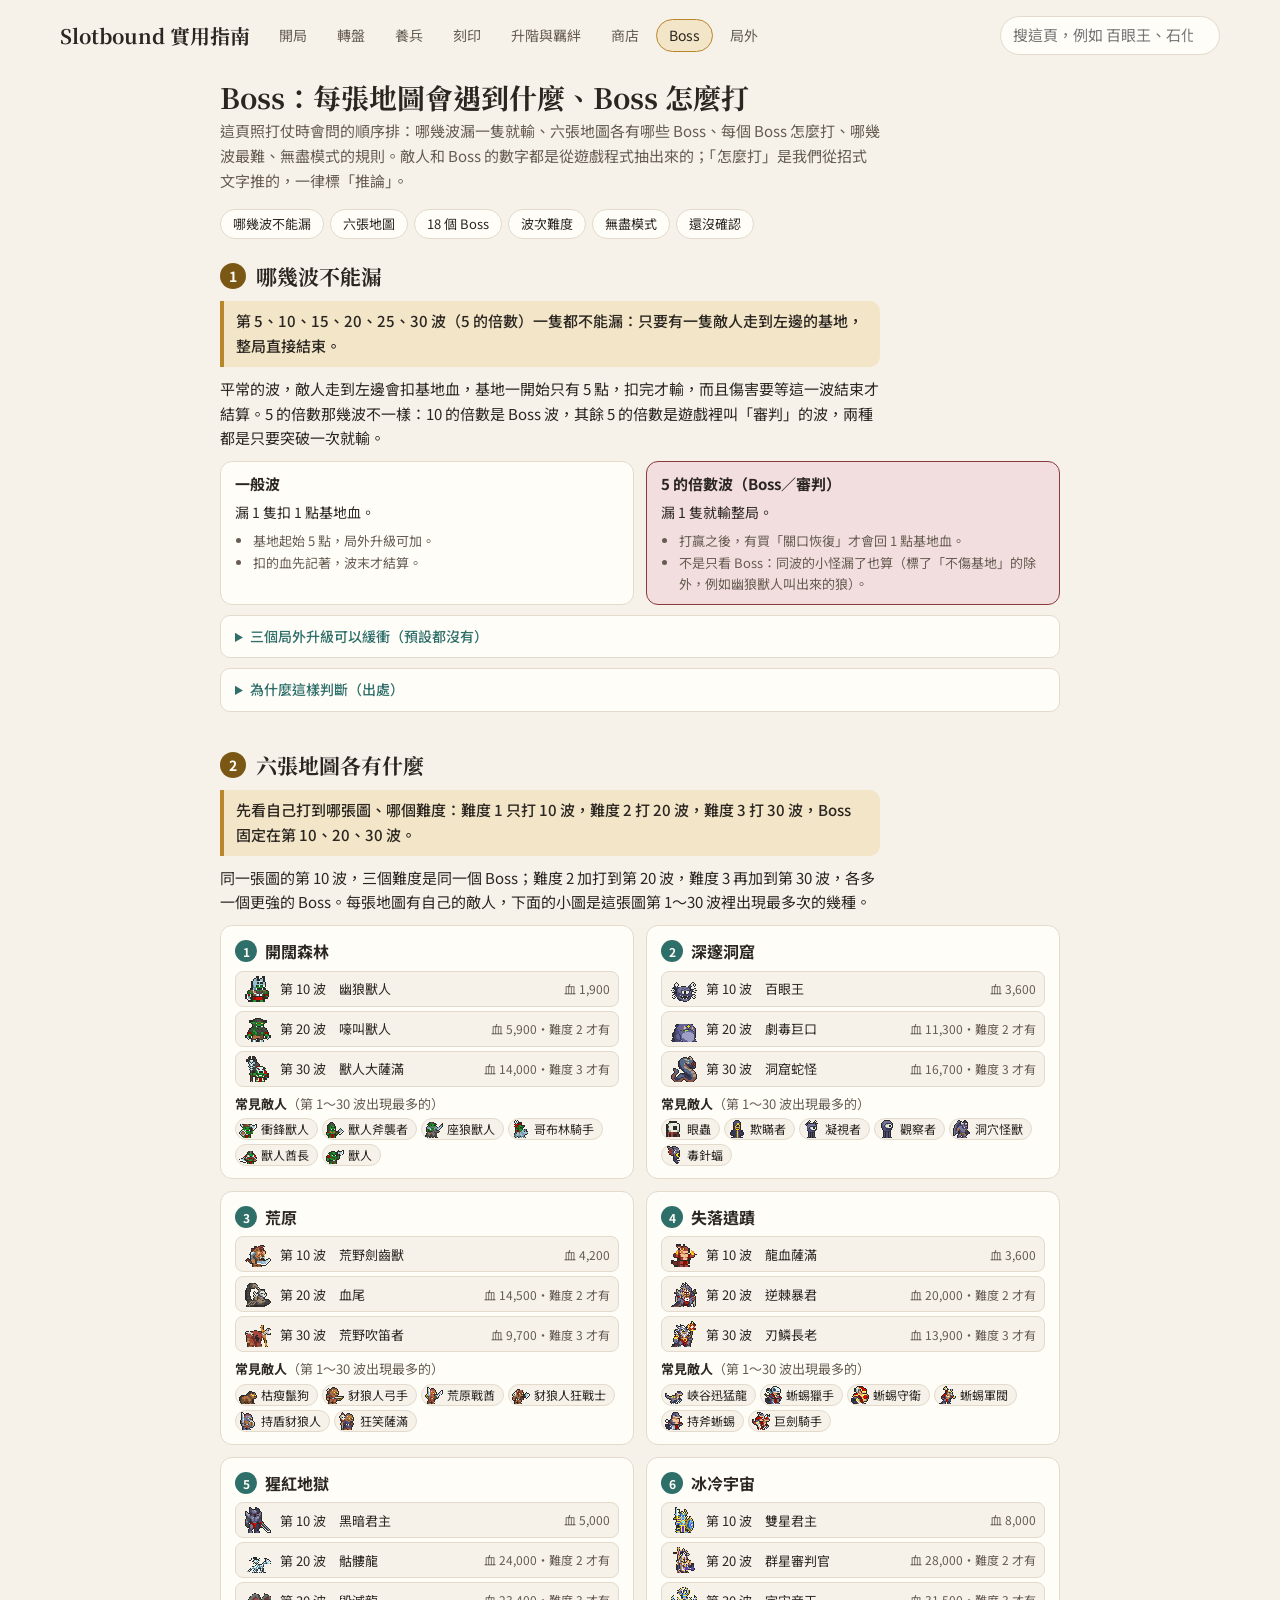
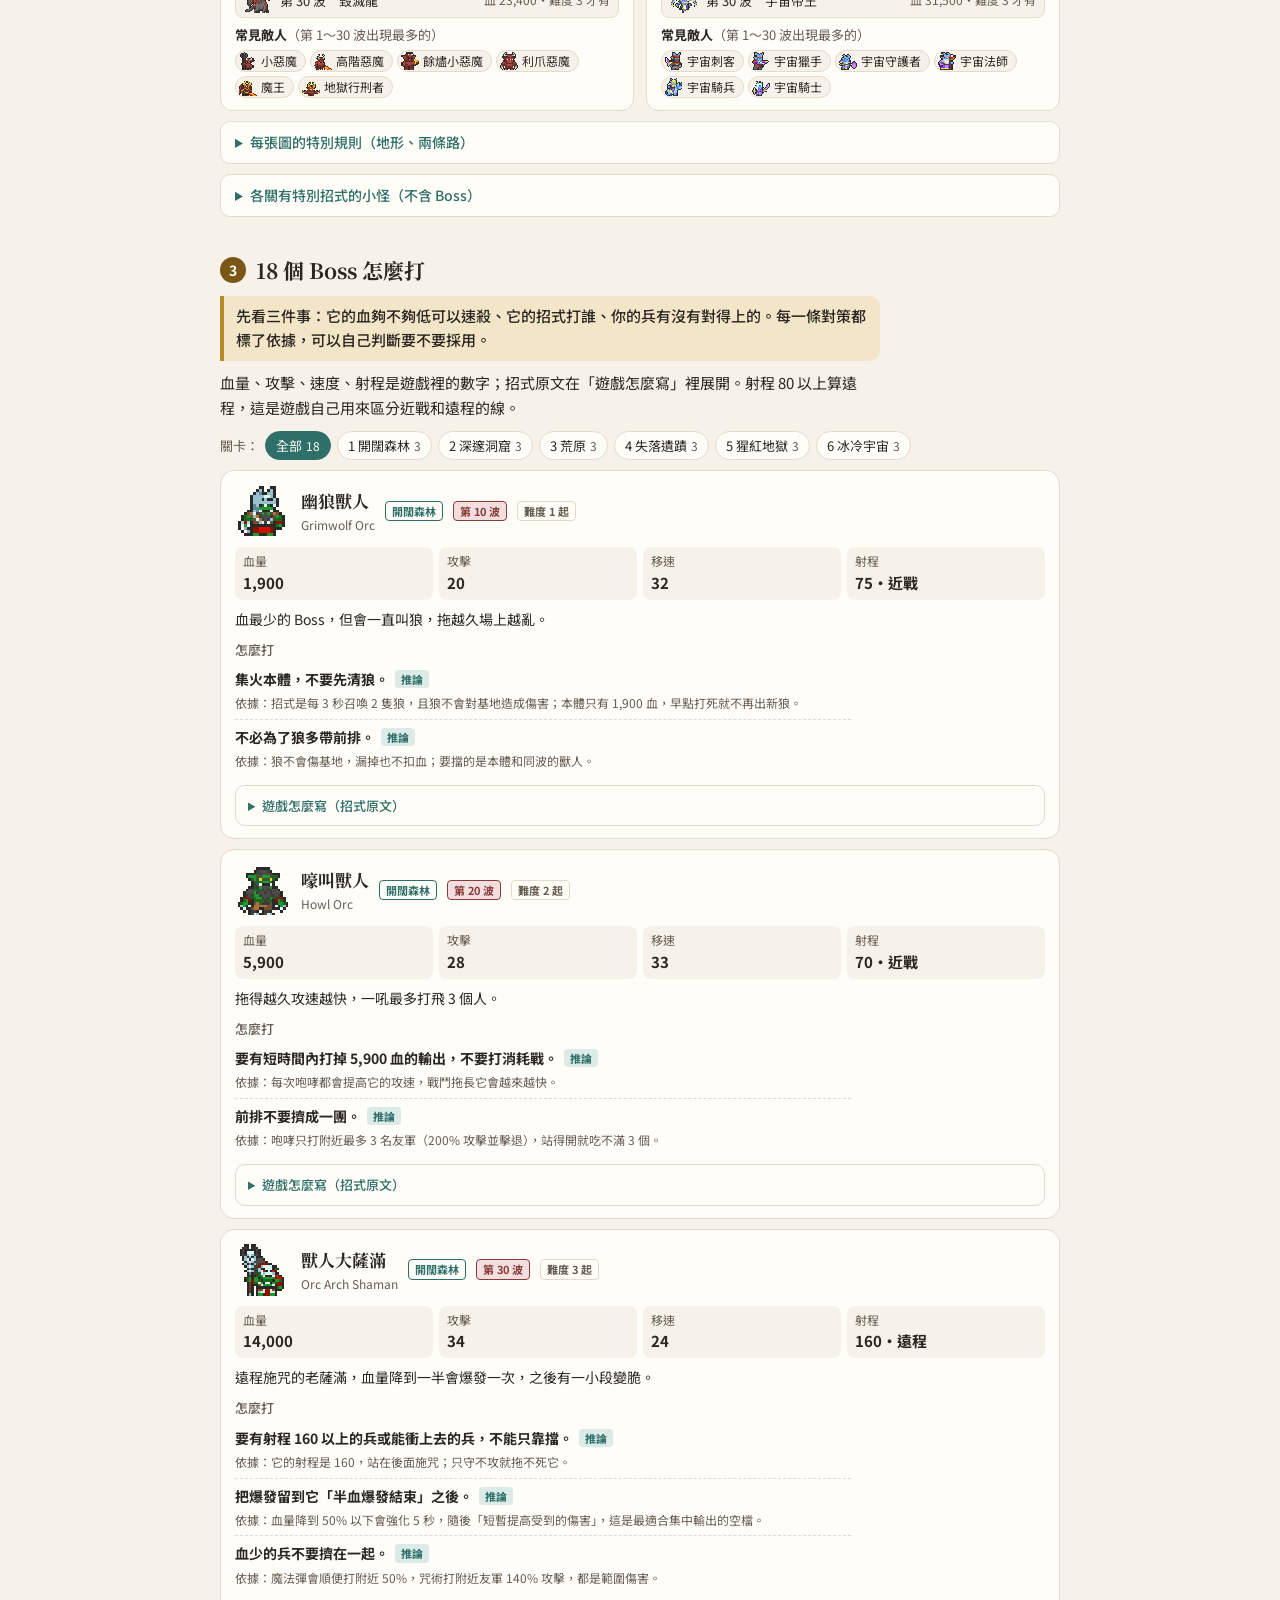
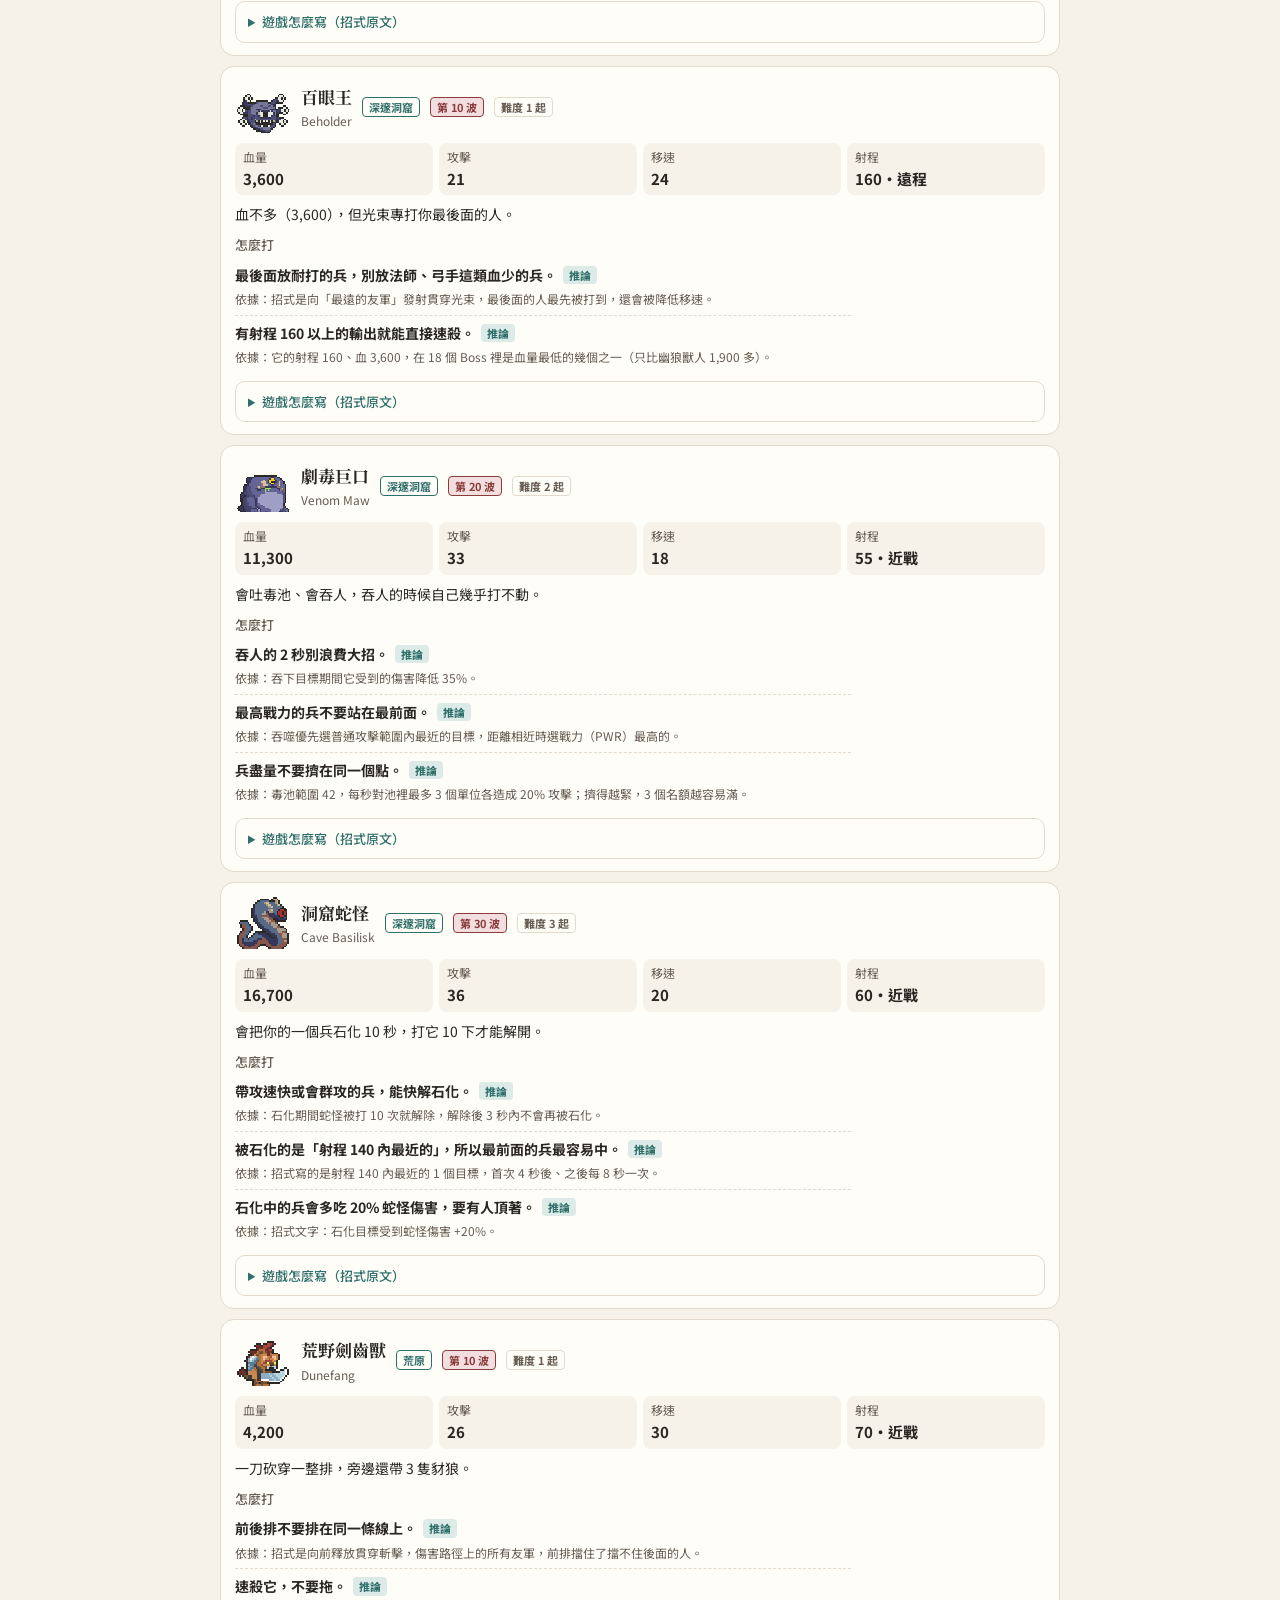
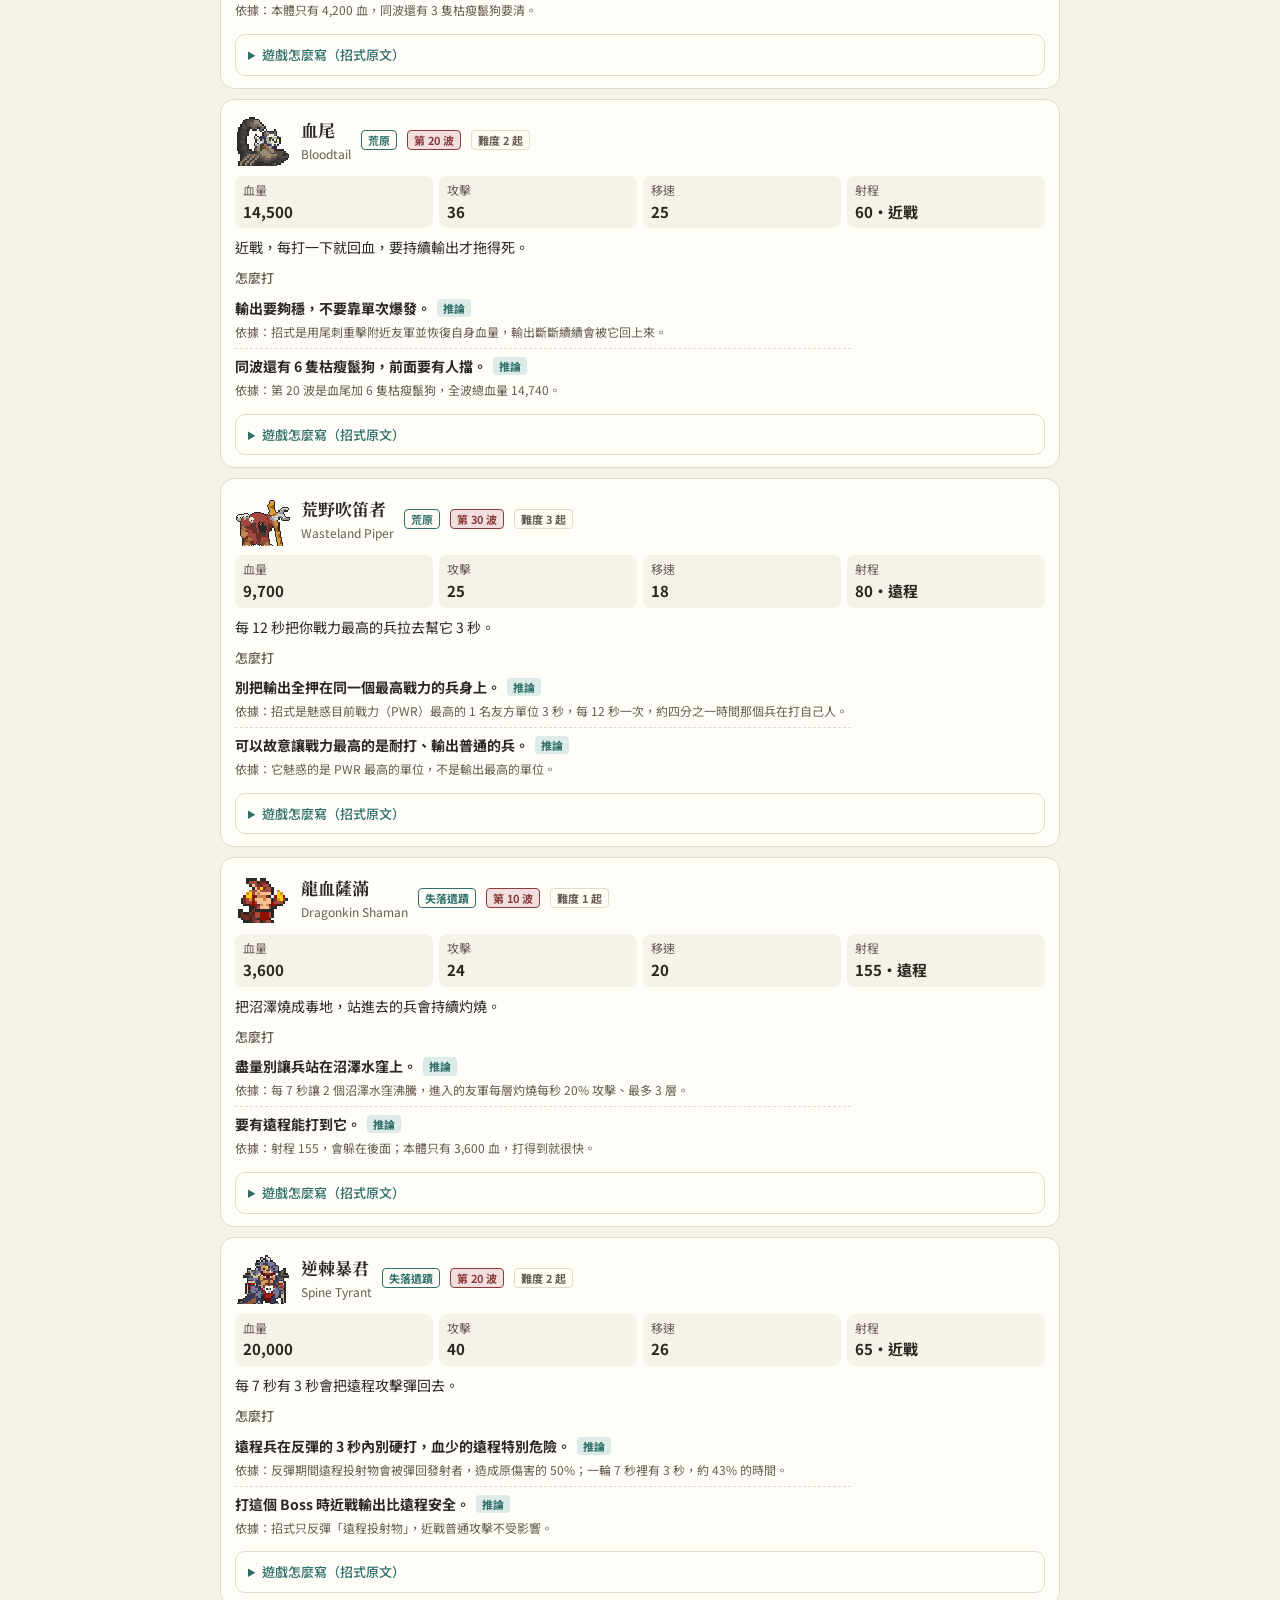
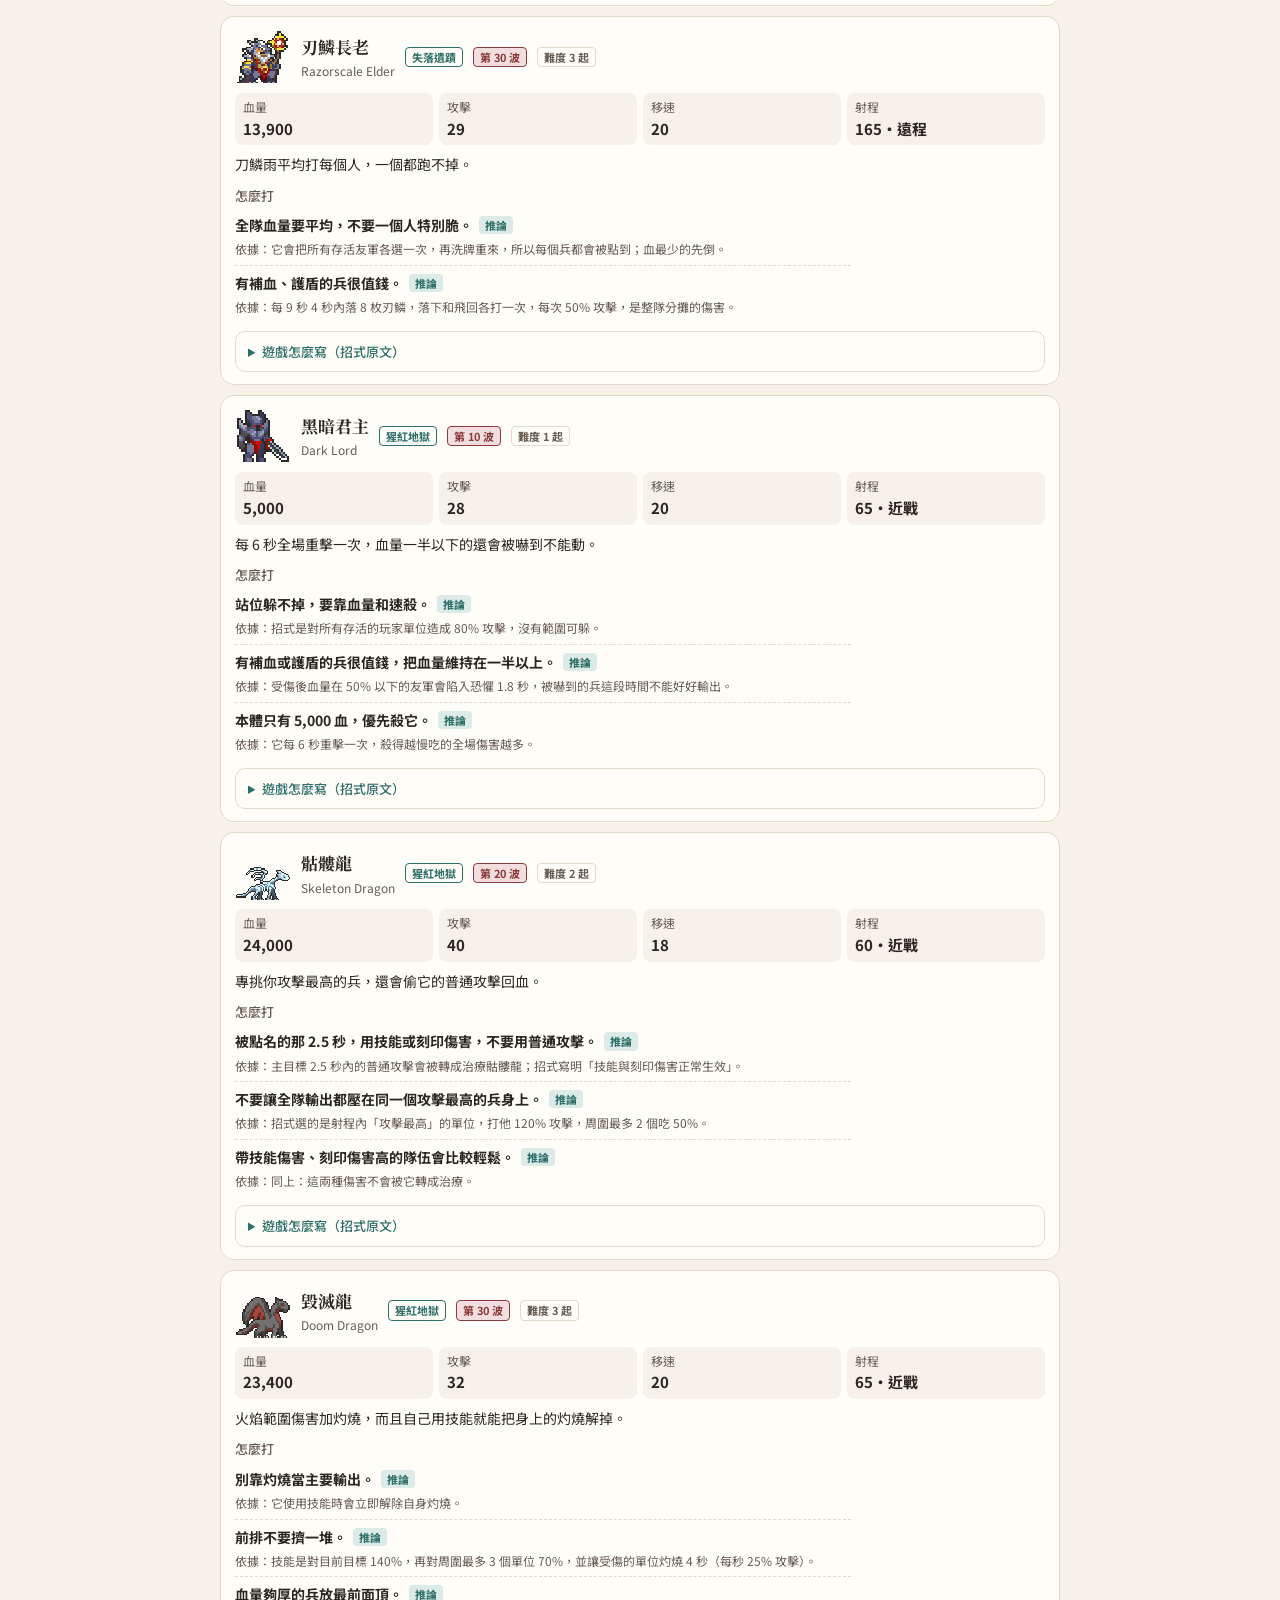
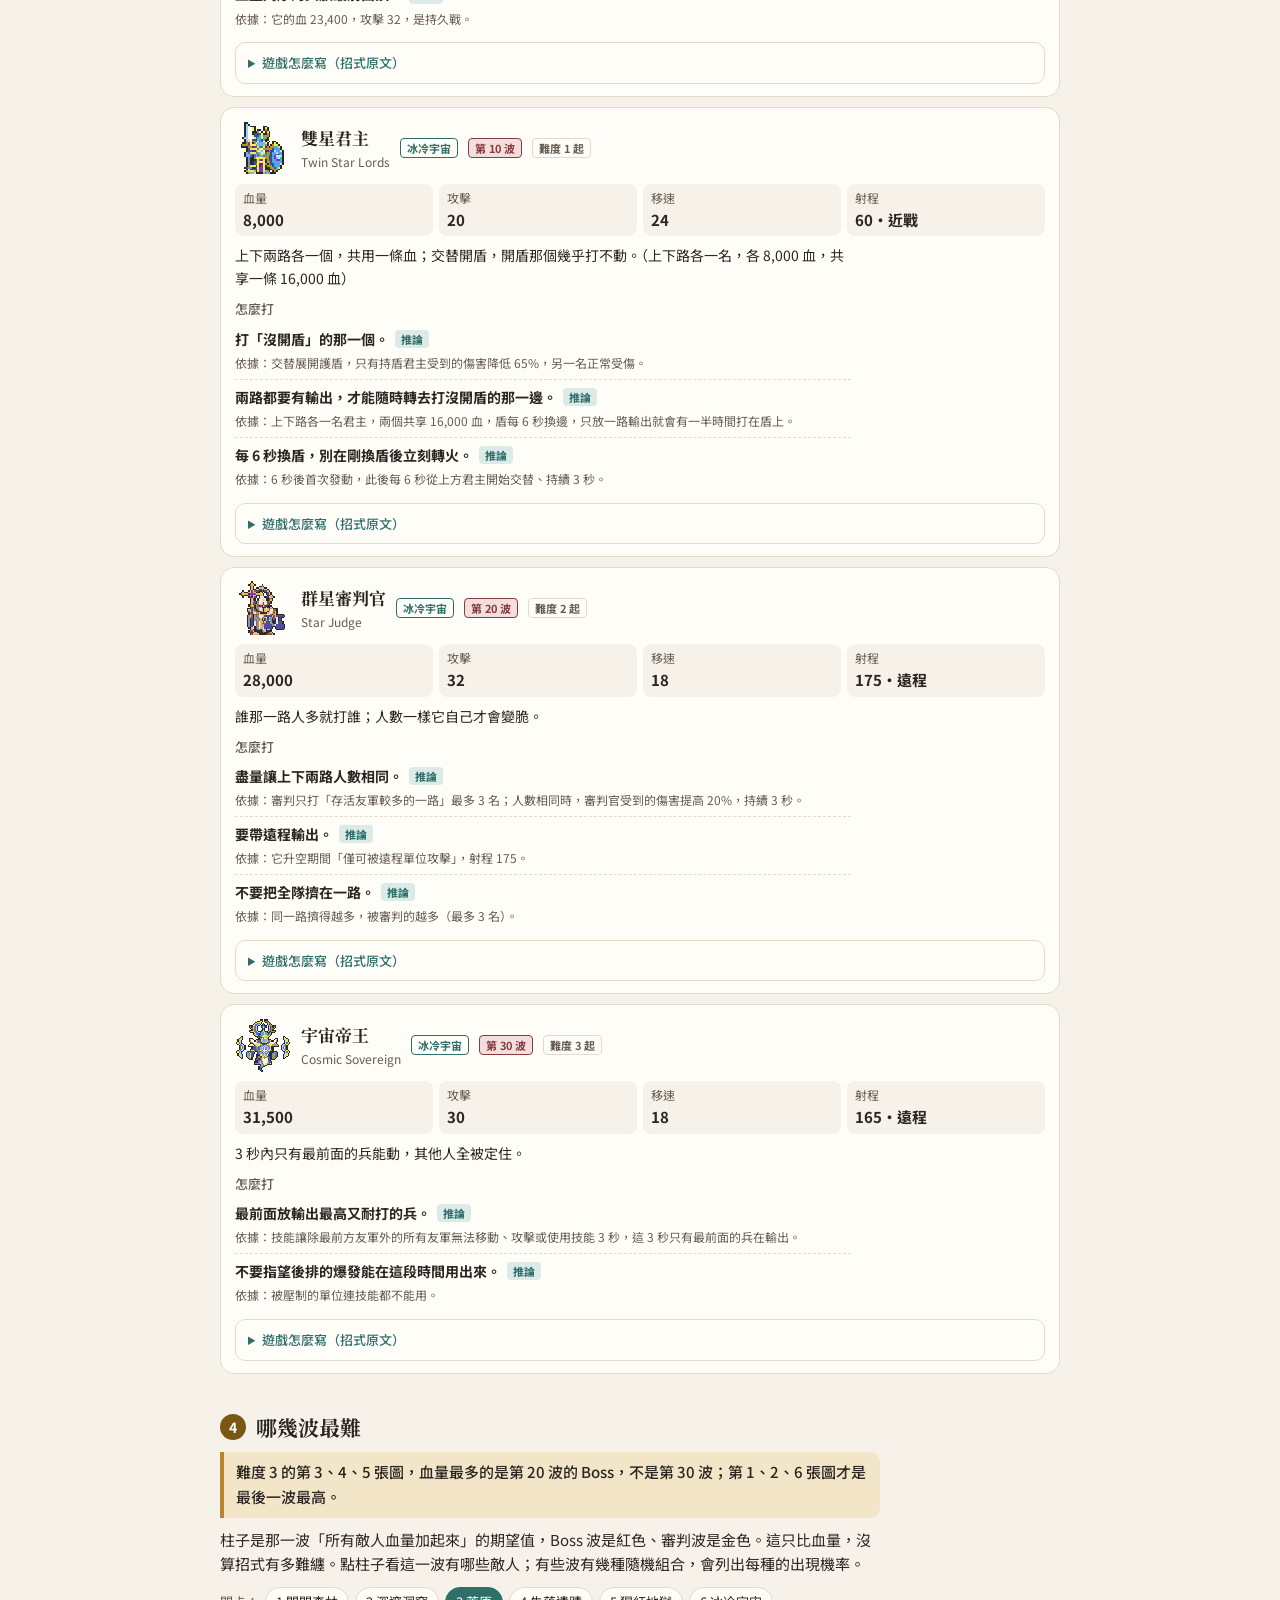
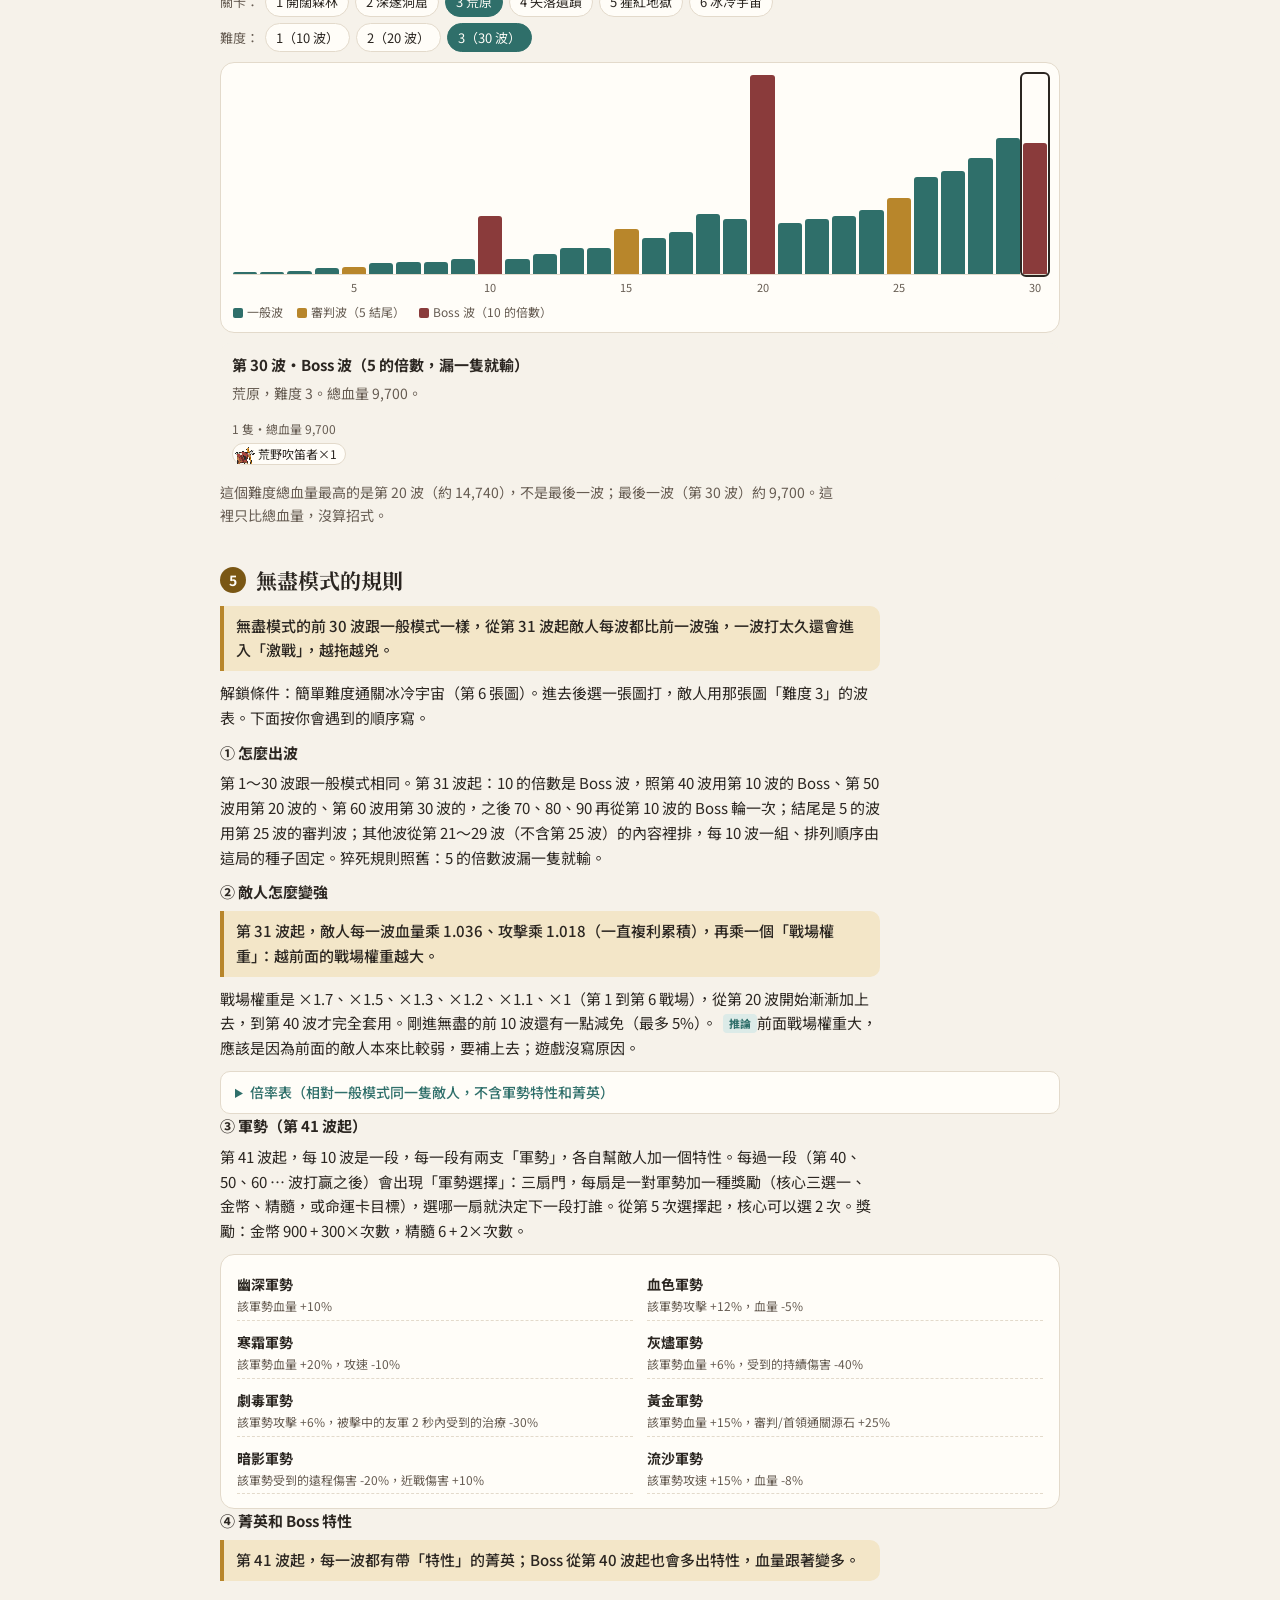
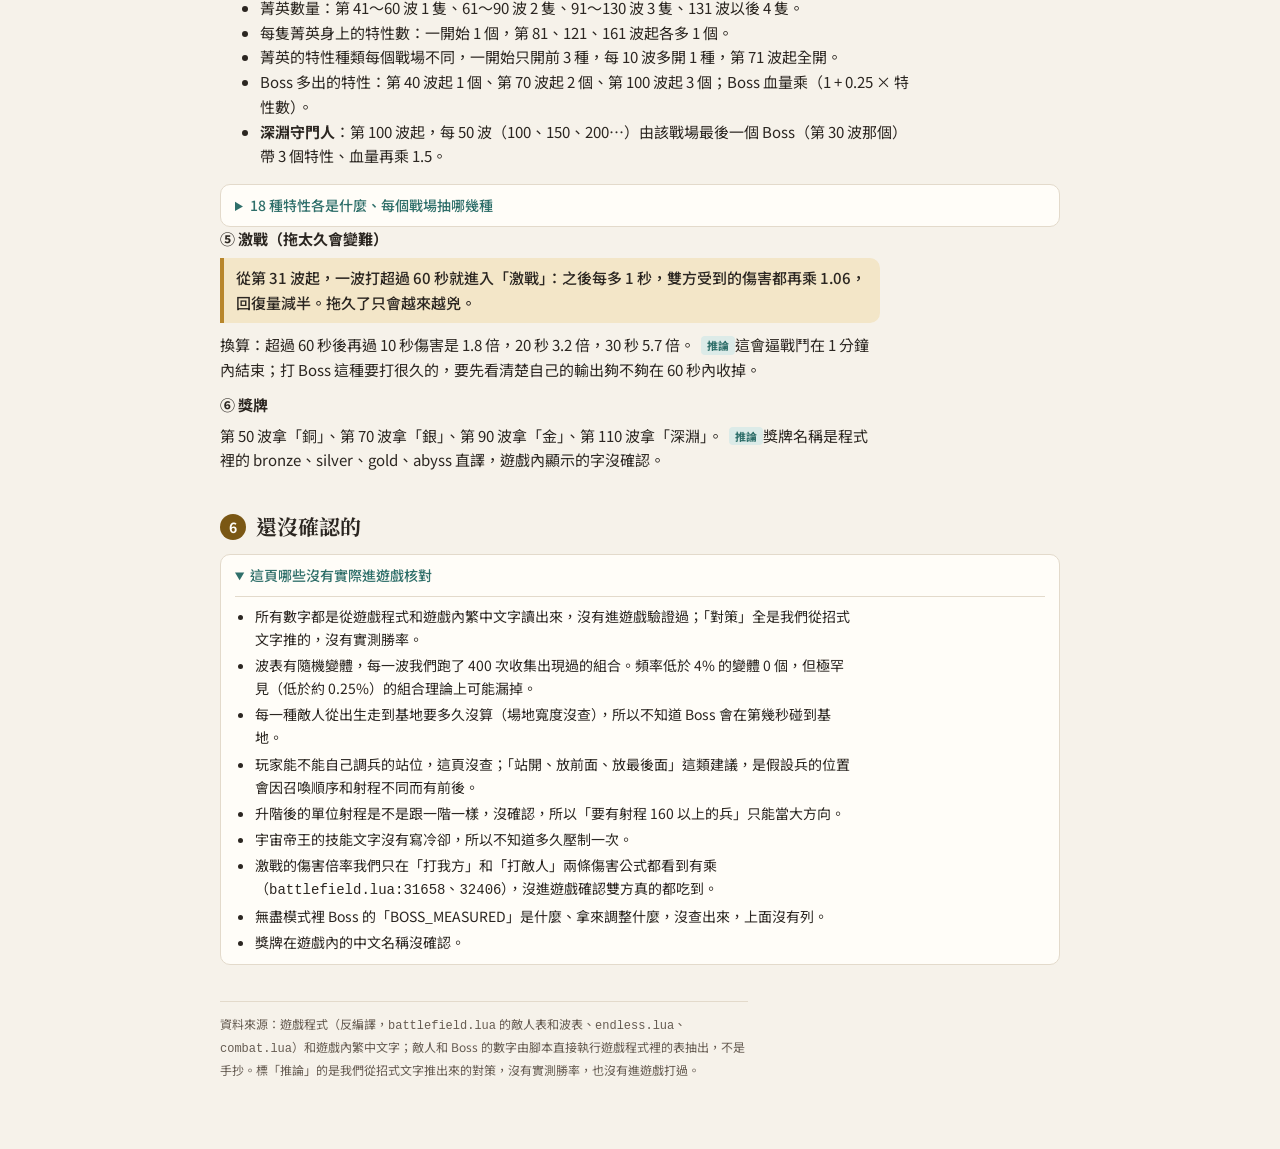
==== commit 59047e14: "淺色模式小字對比補到 4.5:1：加深金、深藍字色票，內文灰調深一階 Co-Authored-By: Claude Opus 5.5 <noreply@anthropic.com>" ====
--- a/boss.html
+++ b/boss.html
@@ -6,8 +6,8 @@
 <title>Slotbound 實用指南：Boss</title>
 <link rel="preconnect" href="https://fonts.googleapis.com">
 <link href="https://fonts.googleapis.com/css2?family=Noto+Sans+TC:wght@400;500;700&family=Noto+Serif+TC:wght@600;700&display=swap" rel="stylesheet">
-<link rel="stylesheet" href="style.css?v=1115i">
-<link rel="stylesheet" href="css-boss.css?v=1115i">
+<link rel="stylesheet" href="style.css?v=1115k">
+<link rel="stylesheet" href="css-boss.css?v=1115k">
 </head>
 <body>
 <header class="top">
@@ -128,8 +128,8 @@
   <p class="src-note">資料來源：遊戲程式（反編譯，<code>battlefield.lua</code> 的敵人表和波表、<code>endless.lua</code>、<code>combat.lua</code>）和遊戲內繁中文字；敵人和 Boss 的數字由腳本直接執行遊戲程式裡的表抽出，不是手抄。標「推論」的是我們從招式文字推出來的對策，沒有實測勝率，也沒有進遊戲打過。</p>
 </main>
 
-<script src="data/boss.js?v=1115i"></script>
-<script src="data/boss-advice.js?v=1115i"></script>
-<script src="boss.js?v=1115i"></script>
+<script src="data/boss.js?v=1115k"></script>
+<script src="data/boss-advice.js?v=1115k"></script>
+<script src="boss.js?v=1115k"></script>
 </body>
 </html>
--- a/style.css
+++ b/style.css
@@ -1,11 +1,14 @@
 :root{
-  --bg:#f6f2ea; --paper:#fffdf8; --ink:#2b2621; --muted:#6f655a; --line:#e3dacb;
+  --bg:#f6f2ea; --paper:#fffdf8; --ink:#2b2621; --muted:#665c52; --line:#e3dacb;
   --gold:#b8862b; --gold-soft:#f3e6c8; --wine:#8a3b3b; --wine-soft:#f2dede;
   --teal:#2f6f6a; --teal-soft:#dcebe8;
+  /* 當字用的金和藍：淺底上要過 4.5:1（2026-11-15 審美座位量出原本的金字只有 3.2） */
+  --gold-ink:#7a5714; --blue-ink:#3d5f9e;
 }
 @media (prefers-color-scheme: dark){
   :root{ --bg:#1d1a17; --paper:#25211d; --ink:#ece5da; --muted:#a99e90; --line:#3a332c;
-    --gold:#d9a94a; --gold-soft:#3b311f; --wine:#d98a8a; --wine-soft:#3a2626; --teal:#7cc0b8; --teal-soft:#1f3331; }
+    --gold:#d9a94a; --gold-soft:#3b311f; --wine:#d98a8a; --wine-soft:#3a2626; --teal:#7cc0b8; --teal-soft:#1f3331;
+    --gold-ink:#d9a94a; --blue-ink:#8fb0ec; }
 }
 *{box-sizing:border-box}
 html,body{margin:0;background:var(--bg);color:var(--ink);font:15px/1.65 "Noto Sans TC",system-ui,sans-serif}
@@ -27,7 +30,7 @@
 h1{font-family:"Noto Serif TC",serif;font-size:28px;line-height:1.3;margin:8px 0 4px}
 .lead{color:var(--muted);margin:0 0 16px}
 .tip-box{background:var(--gold-soft);border-radius:12px;padding:10px 14px;margin:0 0 16px;font-size:14px}
-.tip-box b{color:var(--gold)}
+.tip-box b{color:var(--gold-ink)}
 .infer{display:inline-block;font-size:11px;font-weight:700;color:var(--teal);background:var(--teal-soft);border-radius:4px;padding:0 6px;margin-left:6px;vertical-align:1px}
 
 /* 規劃器版面 */
@@ -49,8 +52,8 @@
 .row:last-child{border-bottom:0}
 .gl .gd{display:inline-block;font-size:12px;font-weight:700;padding:1px 8px;border-radius:999px;background:var(--bg);border:1px solid var(--line)}
 .g-advanced .gd{color:var(--teal);border-color:var(--teal)}
-.g-rare .gd{color:#7d9de0;border-color:#5b7fc4}
-.g-legendary .gd{color:var(--gold);border-color:var(--gold)}
+.g-rare .gd{color:var(--blue-ink);border-color:#5b7fc4}
+.g-legendary .gd{color:var(--gold-ink);border-color:var(--gold)}
 .g-prism .gd{color:var(--wine);border-color:var(--wine)}
 .r1{display:flex;align-items:center;gap:6px;font-size:13px;color:var(--muted)}
 .r1 .r{font-size:11px;margin-right:4px}
@@ -109,7 +112,7 @@
 
 .sym{margin:0 0 14px}
 .sym h3{font-size:14px;margin:0 0 6px;display:flex;align-items:center;gap:8px}
-.sym h3 .badge{display:inline-flex;width:22px;height:22px;border-radius:6px;align-items:center;justify-content:center;font-size:12px;font-weight:700;background:var(--gold-soft);color:var(--gold)}
+.sym h3 .badge{display:inline-flex;width:22px;height:22px;border-radius:6px;align-items:center;justify-content:center;font-size:12px;font-weight:700;background:var(--gold-soft);color:var(--gold-ink)}
 .tree{display:flex;flex-direction:column;gap:6px}
 .branch{display:flex;align-items:flex-start;gap:6px;flex-wrap:wrap}
 .branch .arrow{color:var(--muted);font-size:12px;padding-top:6px}
@@ -117,7 +120,7 @@
 .cls .r{font-size:11px;color:var(--muted);margin-right:4px}
 .cls .fx{display:block;font-size:11px;color:var(--muted)}
 .cls:hover{border-color:var(--gold)}
-.cls.in{background:var(--gold);border-color:var(--gold);color:var(--paper)}
+.cls.in{background:var(--gold-ink);border-color:var(--gold-ink);color:var(--paper)}
 .cls.in .r,.cls.in .fx{color:var(--paper)}
 .cls.mate{box-shadow:0 0 0 2px var(--teal)}
 .cls.dim{opacity:.3}
@@ -199,7 +202,7 @@
 .toc a:hover{border-color:var(--gold)}
 .sec{margin:0 0 36px;scroll-margin-top:12px}
 .sec h2{font-family:"Noto Serif TC",serif;font-size:21px;margin:0 0 8px;display:flex;align-items:center;gap:10px}
-.sec h2 .no{display:inline-flex;width:26px;height:26px;border-radius:50%;align-items:center;justify-content:center;font:700 14px "Noto Sans TC",sans-serif;background:var(--gold);color:var(--paper)}
+.sec h2 .no{display:inline-flex;width:26px;height:26px;border-radius:50%;align-items:center;justify-content:center;font:700 14px "Noto Sans TC",sans-serif;background:var(--gold-ink);color:var(--paper)}
 .sec h3{font-size:15px;margin:0 0 6px}
 .sec h3 small{font-weight:400;font-size:12px;color:var(--muted);margin-left:6px}
 .sec p{margin:0 0 10px}
@@ -283,8 +286,8 @@
 .chd b{font-size:14px}
 .rz,.mz{font-size:11px;font-weight:700;border-radius:4px;padding:0 6px;border:1px solid var(--line);color:var(--muted)}
 .rz.r-U{color:var(--teal);border-color:var(--teal)}
-.rz.r-R{color:#5b7fc4;border-color:#5b7fc4}
-.rz.r-L{color:var(--gold);border-color:var(--gold)}
+.rz.r-R{color:var(--blue-ink);border-color:#5b7fc4}
+.rz.r-L{color:var(--gold-ink);border-color:var(--gold)}
 .mz{background:var(--bg)}
 .cds{font-size:13px;color:var(--muted);line-height:1.55;margin-top:2px}
 
@@ -305,3 +308,10 @@
 @media (prefers-color-scheme: dark){
   .rz.r-R{color:#8fb0ec;border-color:#7d9de0}
 }
+/* 羈絆頁上方的配陣段（2026-11-15 托盤 20261115-3d09315f-007 選 bond-top） */
+.comp .sec{margin-bottom:24px}
+.comp-pts{margin:0 0 10px;padding-left:20px}
+.comp-pts li{margin:5px 0}
+.comp .mini td small{font-size:11px;color:var(--muted);margin-left:4px;white-space:nowrap}
+.comp-boss td:first-child,.comp-boss td:nth-child(2){white-space:nowrap}
+.comp .mini a{color:var(--teal)}
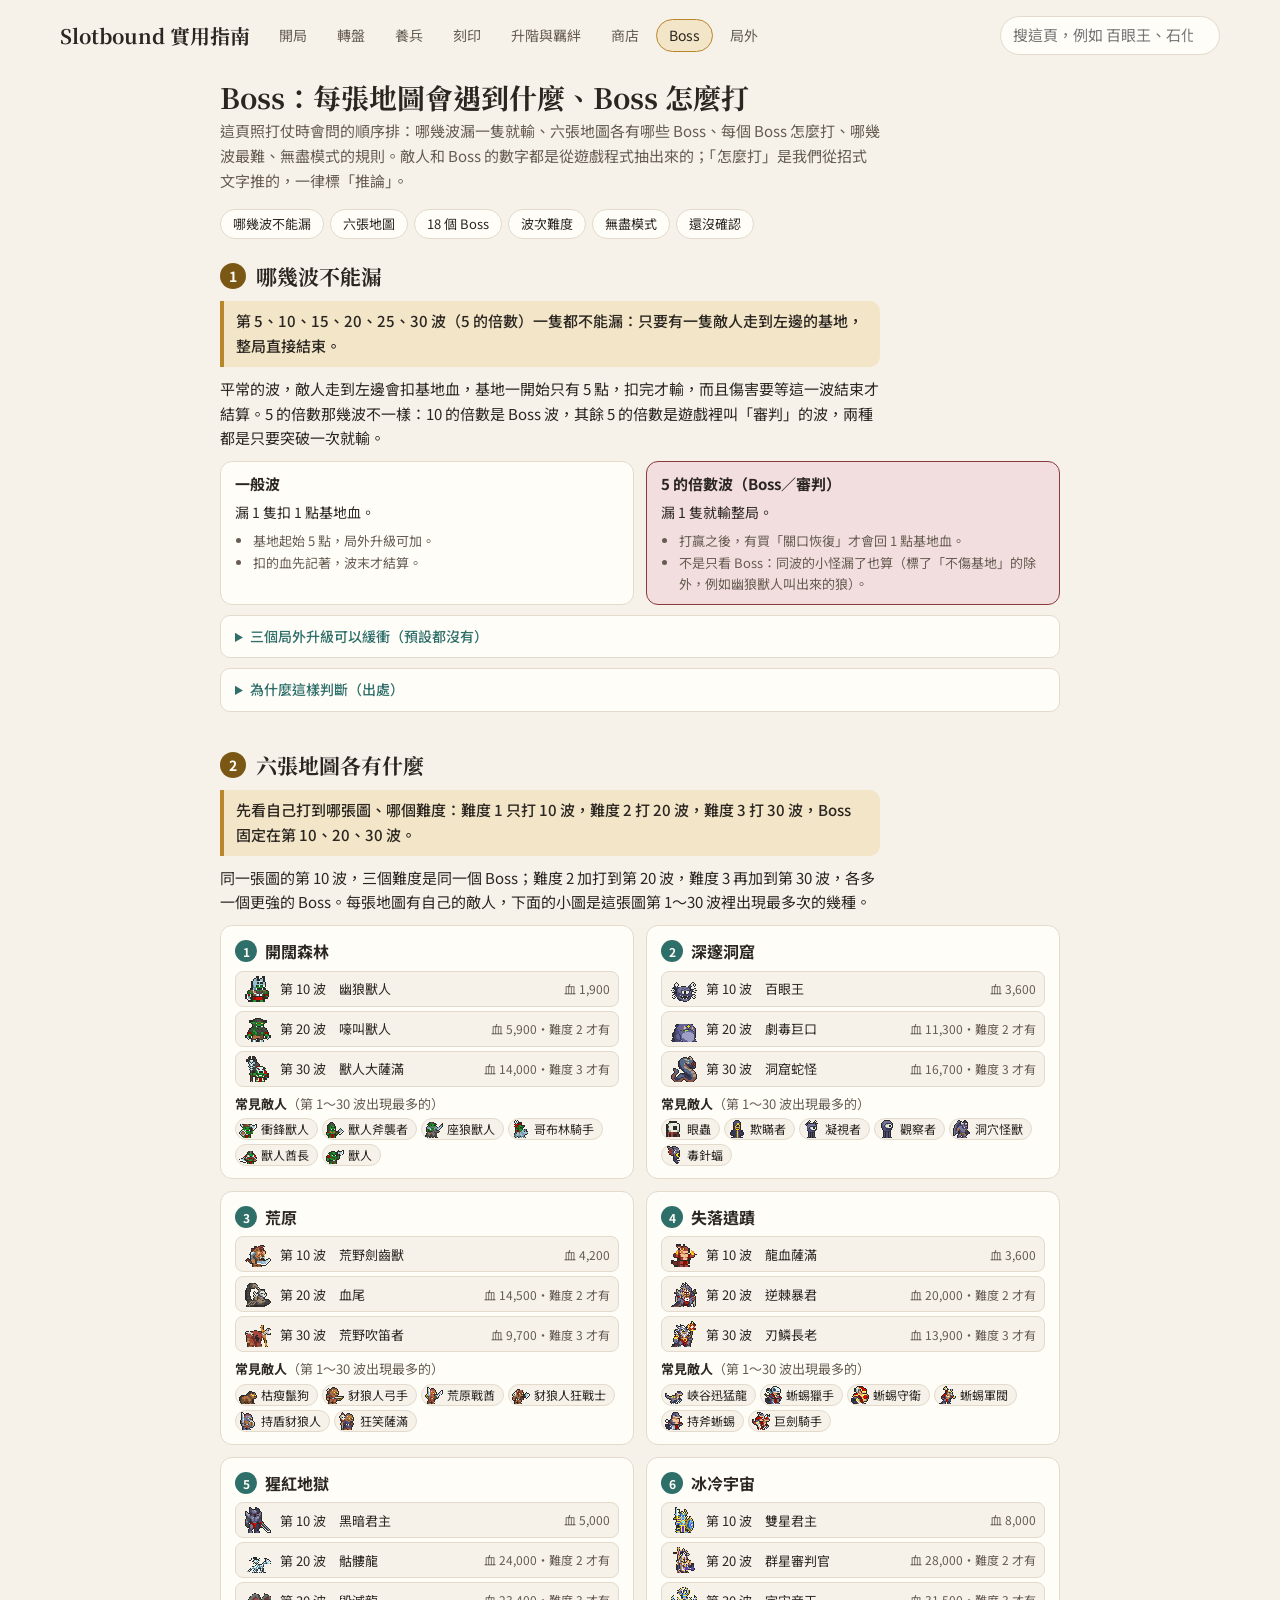
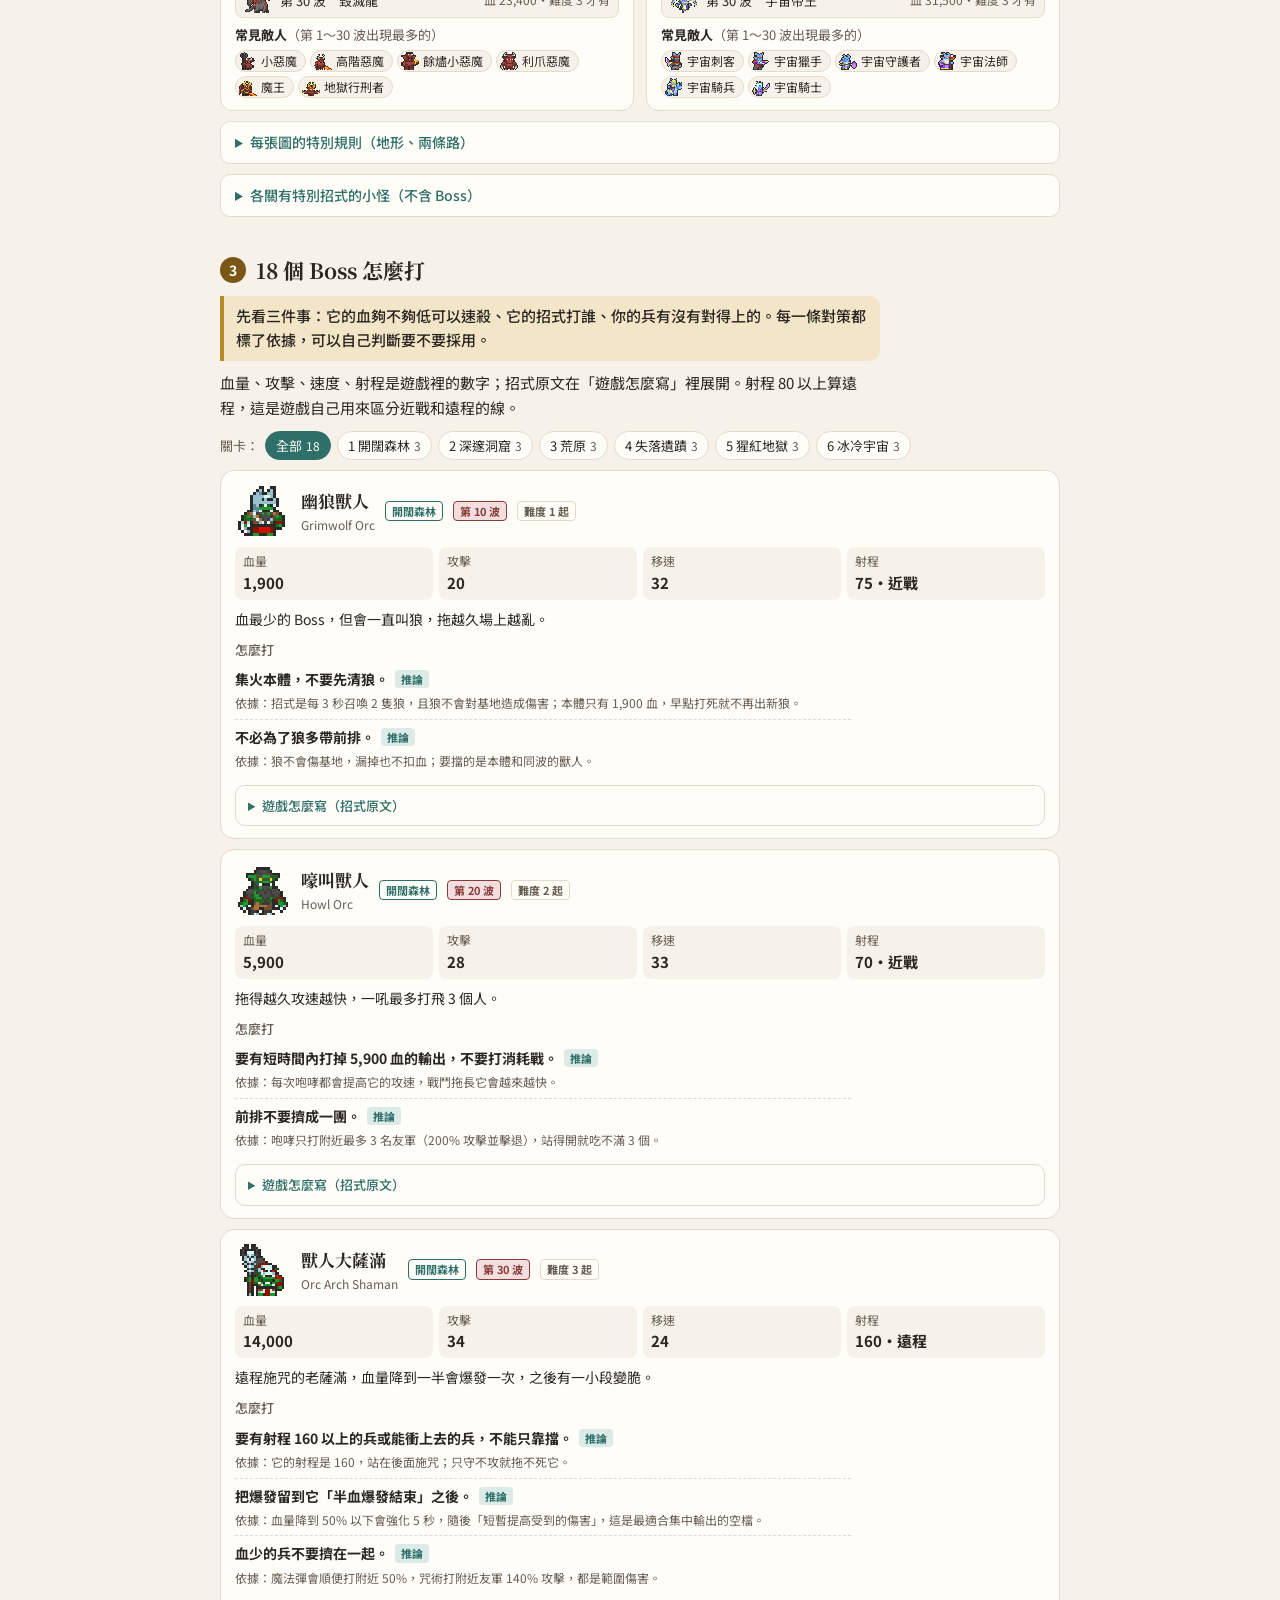
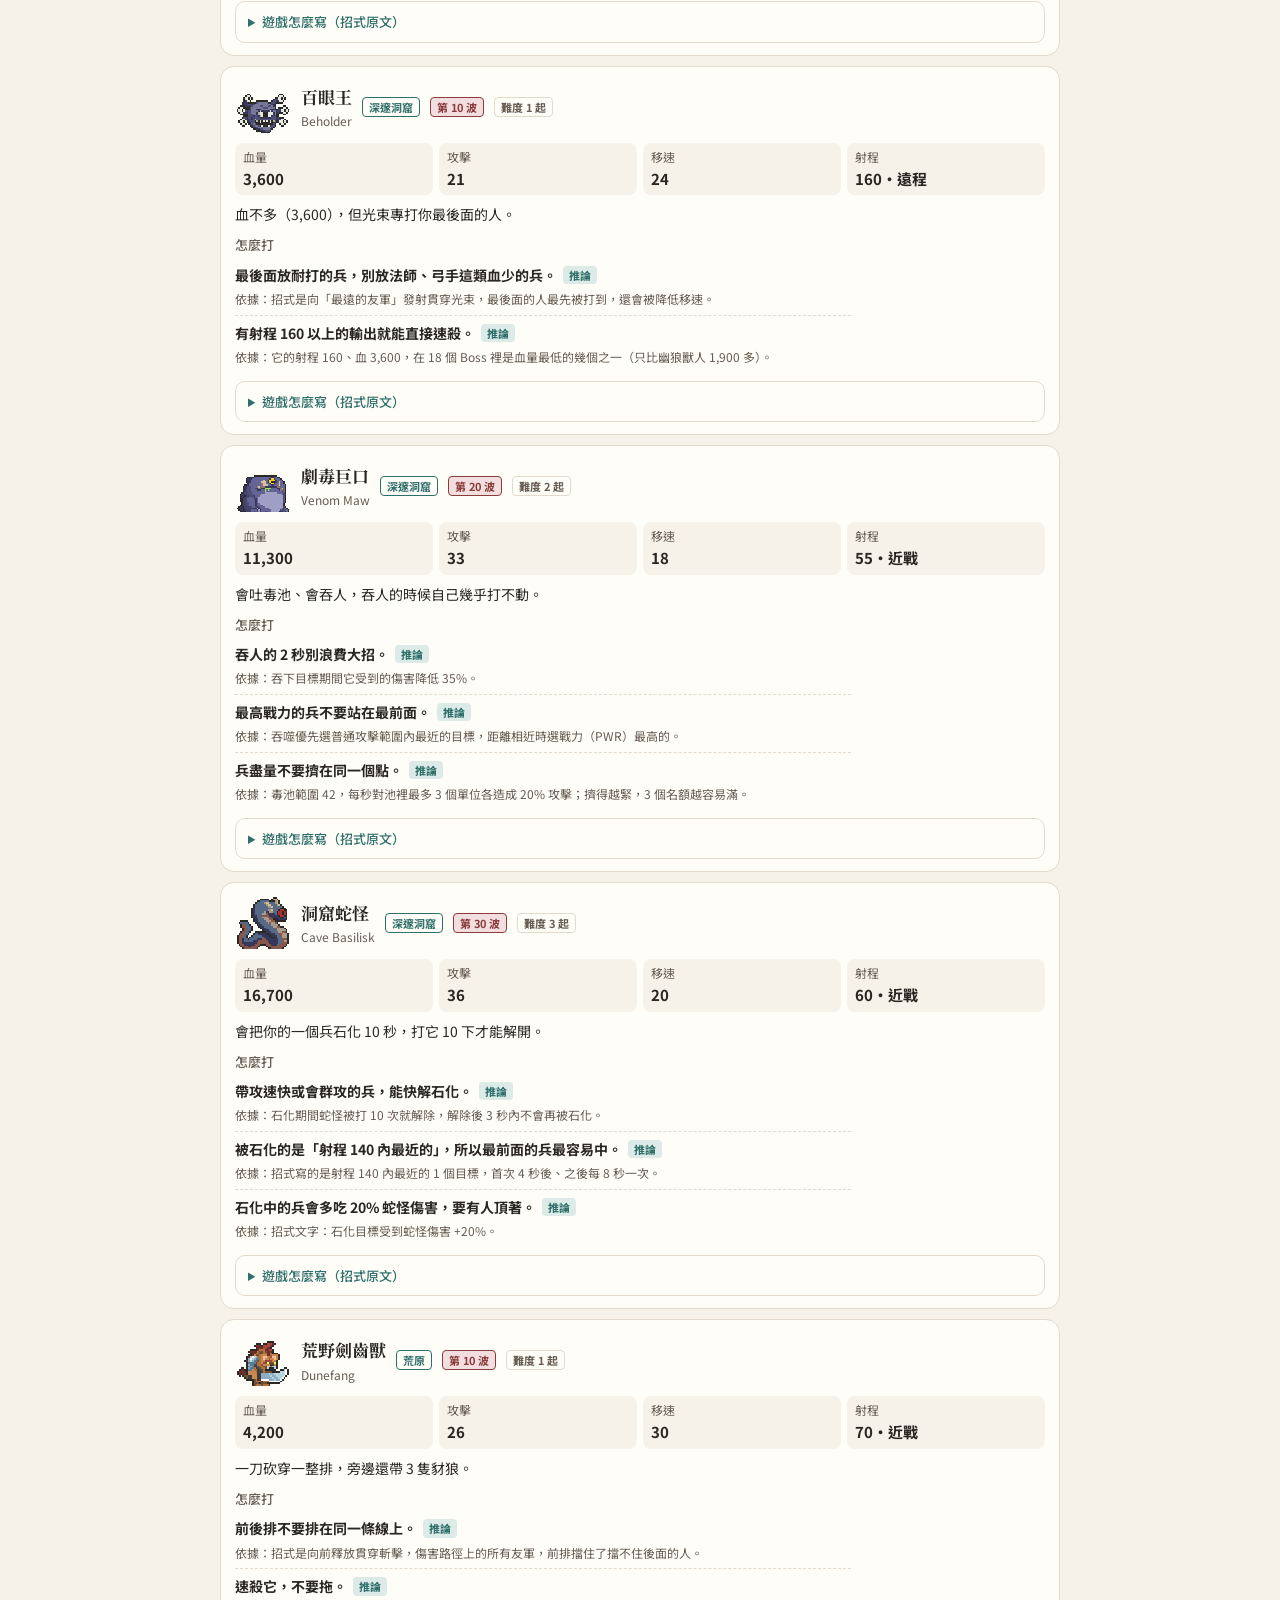
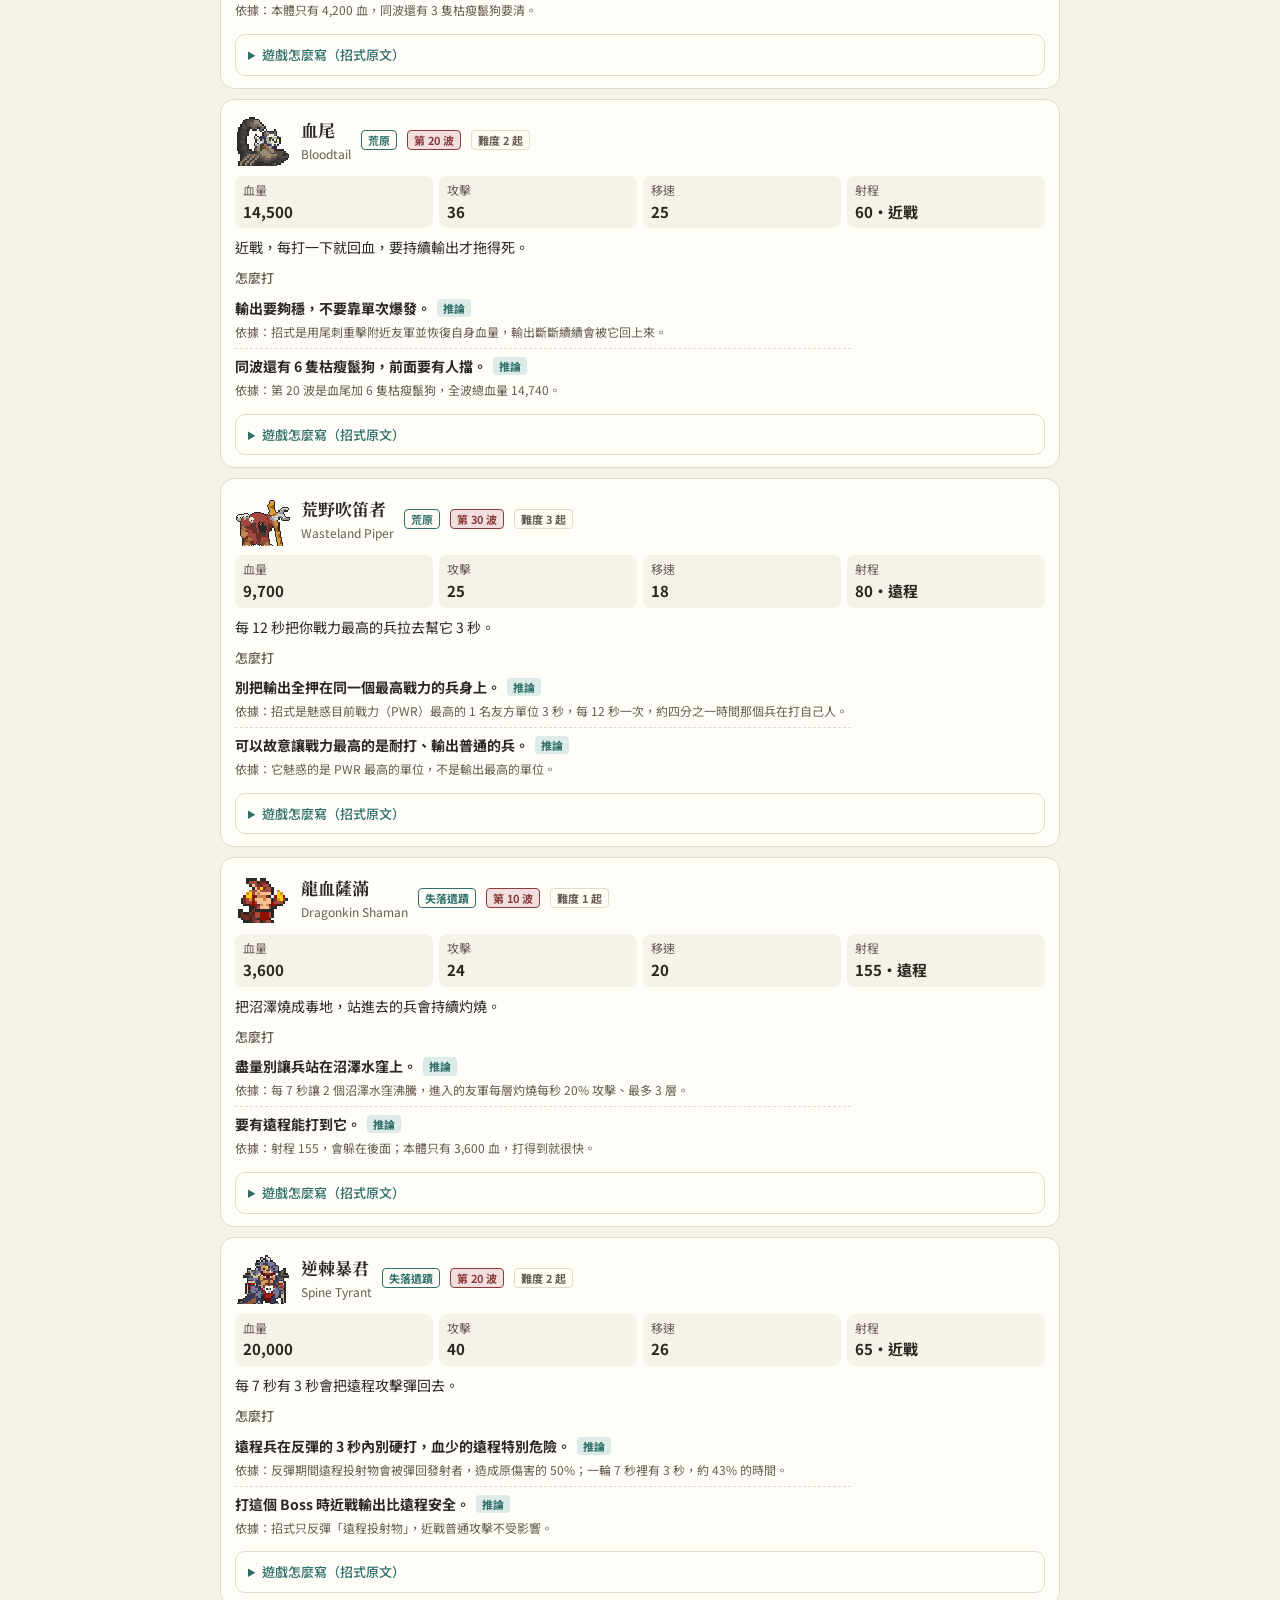
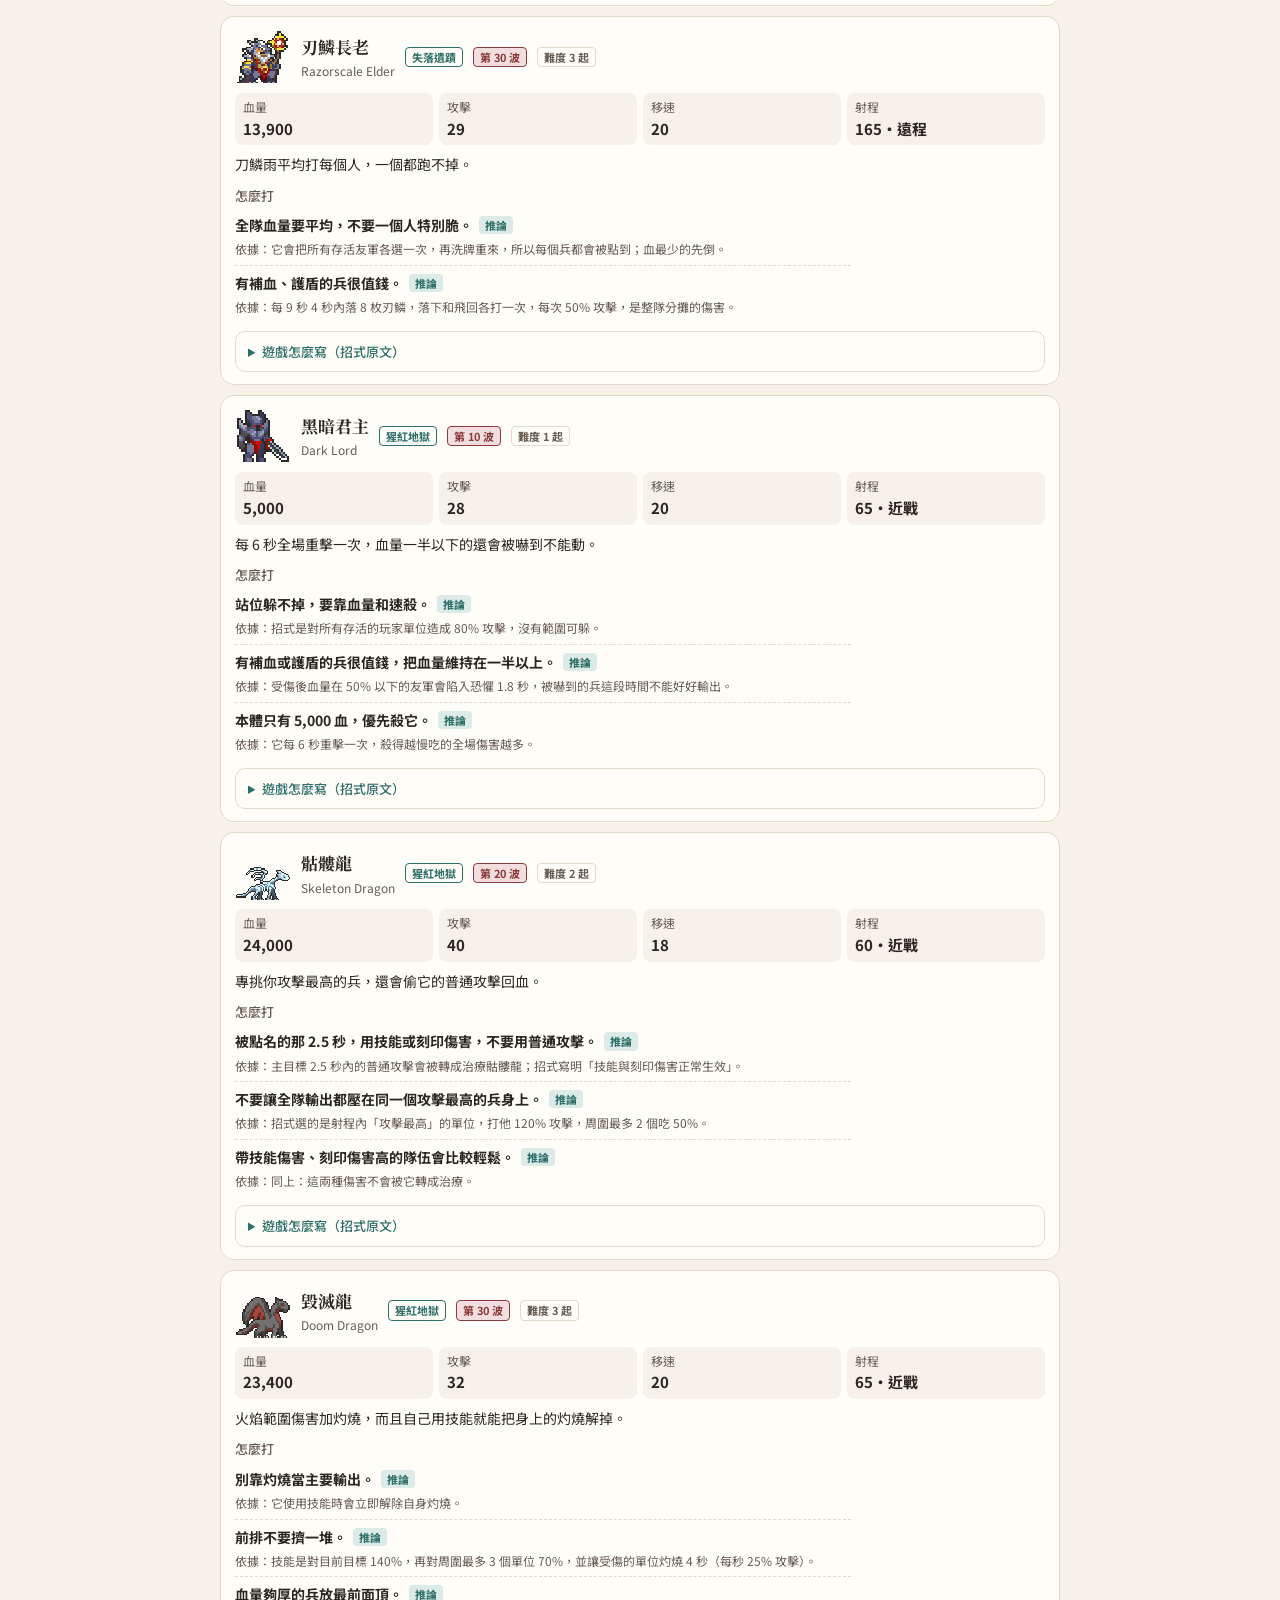
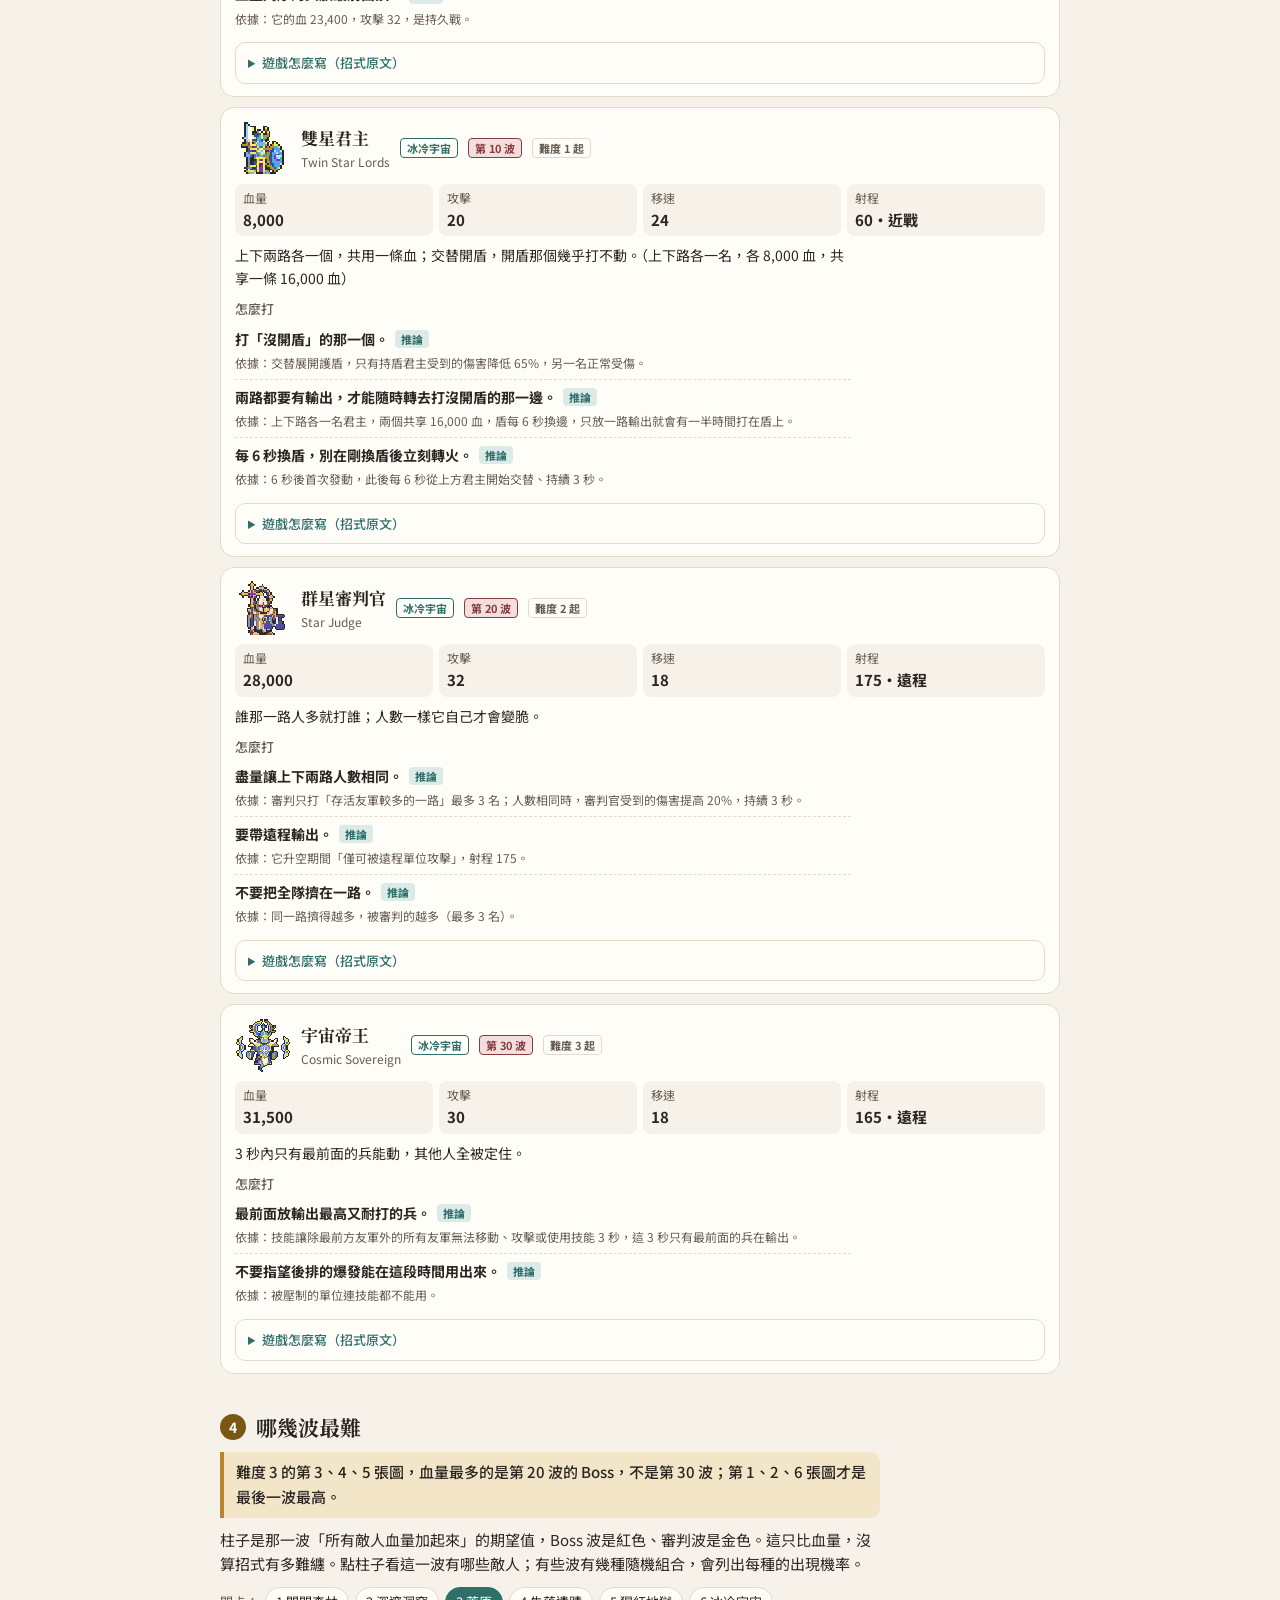
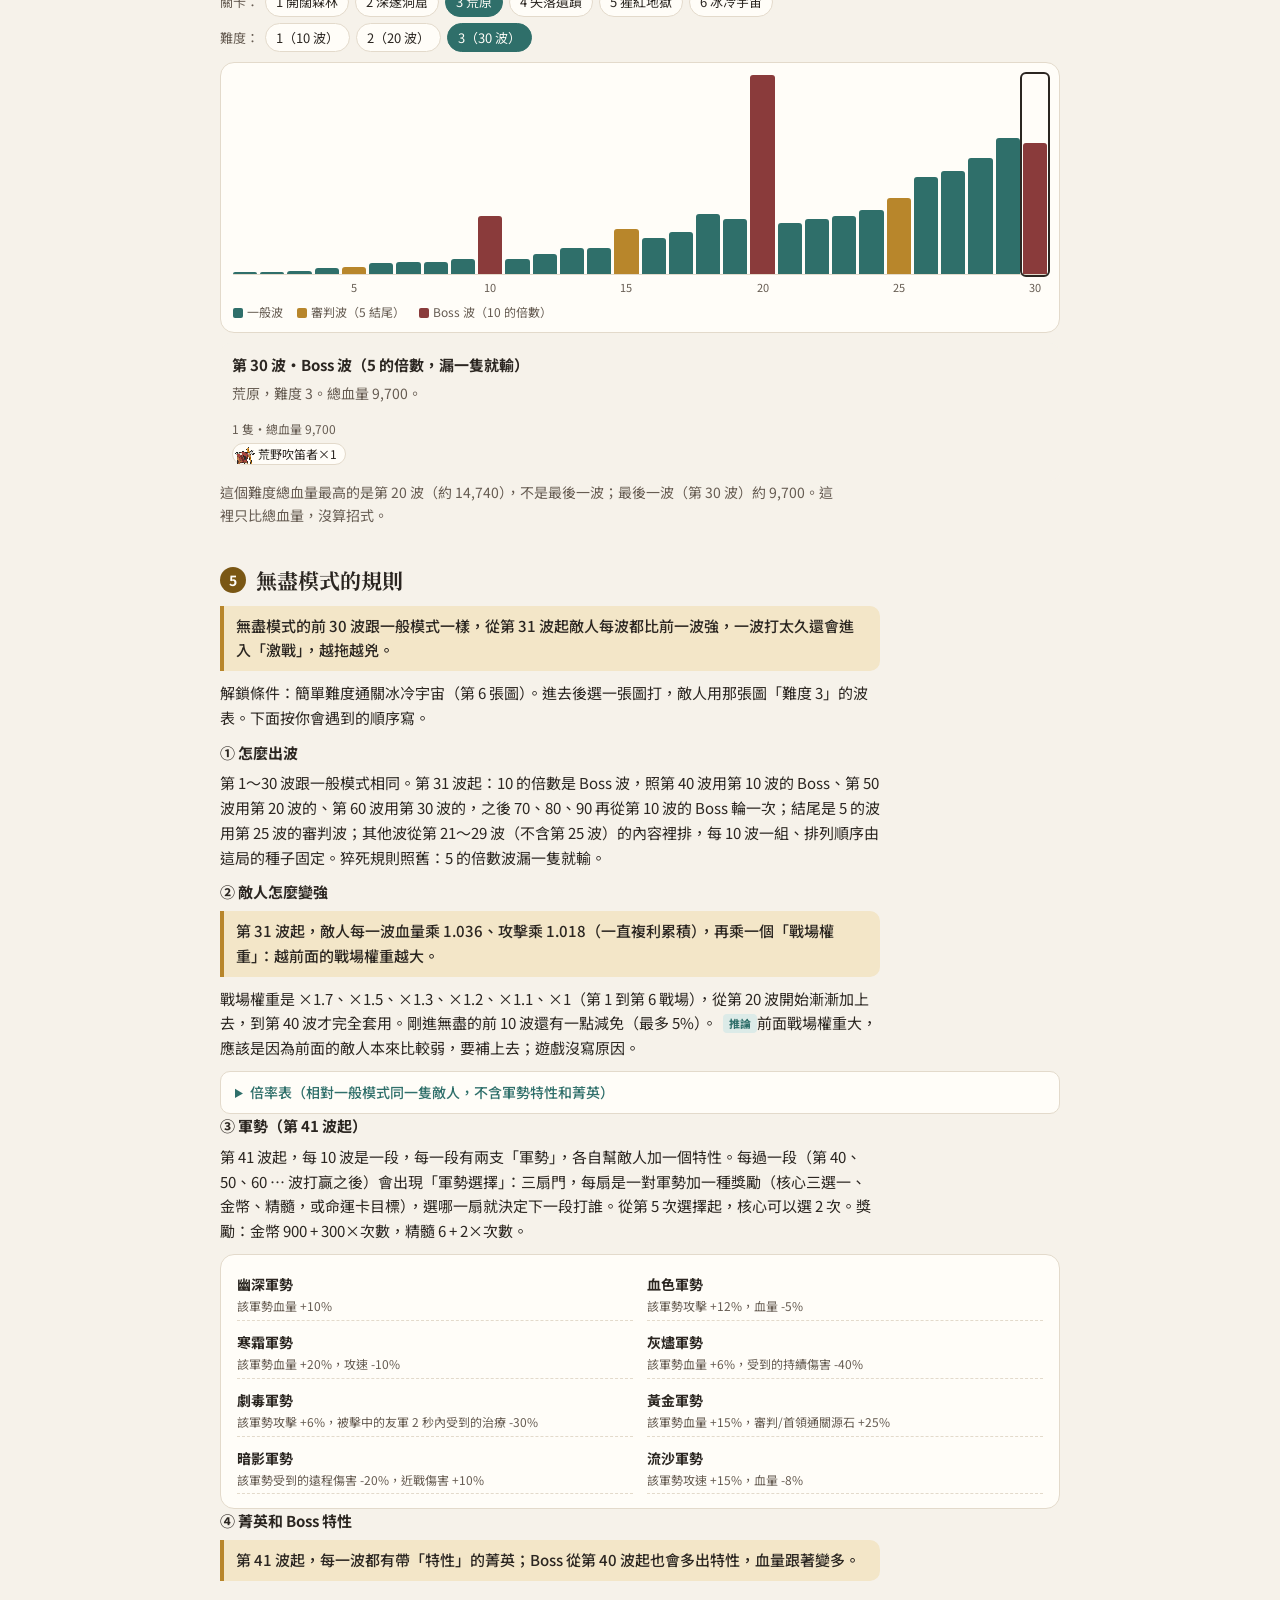
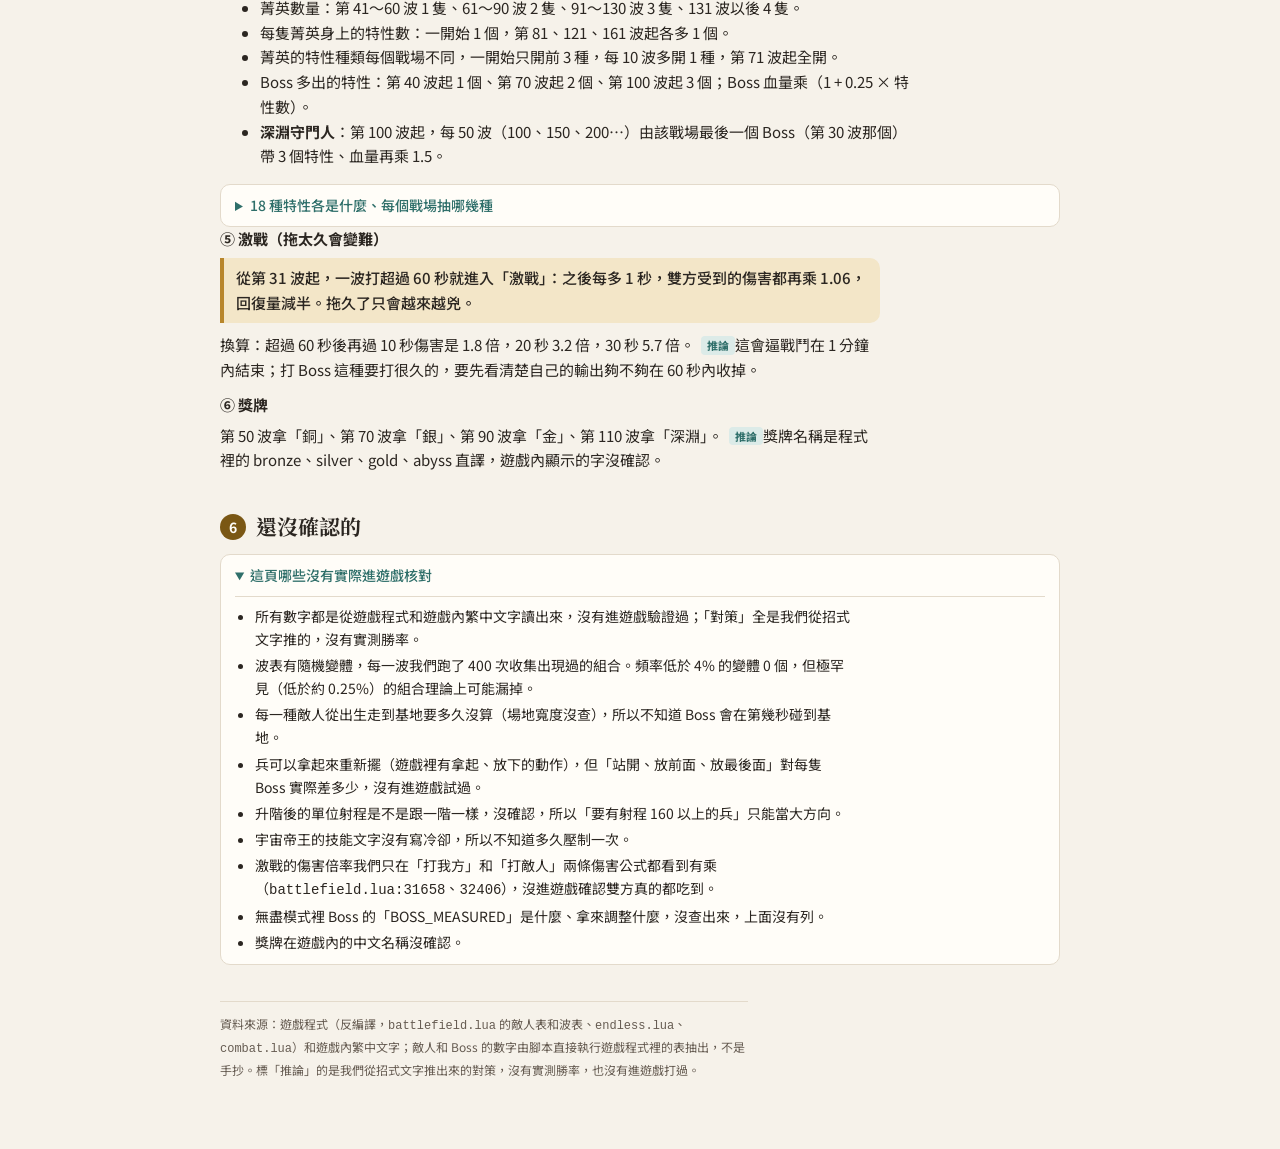
==== commit 214c7ed1: "試用回饋：預覽卡可按 Esc 關、顯示隊伍隻數；Boss 頁站位說法對齊；刻印頁說明一般波與單挑 Boss 的差別 Co-Authored-By: Claude Opus 5.5 <noreply@a" ====
--- a/boss.html
+++ b/boss.html
@@ -6,8 +6,8 @@
 <title>Slotbound 實用指南：Boss</title>
 <link rel="preconnect" href="https://fonts.googleapis.com">
 <link href="https://fonts.googleapis.com/css2?family=Noto+Sans+TC:wght@400;500;700&family=Noto+Serif+TC:wght@600;700&display=swap" rel="stylesheet">
-<link rel="stylesheet" href="style.css?v=1115k">
-<link rel="stylesheet" href="css-boss.css?v=1115k">
+<link rel="stylesheet" href="style.css?v=1116a">
+<link rel="stylesheet" href="css-boss.css?v=1116a">
 </head>
 <body>
 <header class="top">
@@ -128,8 +128,8 @@
   <p class="src-note">資料來源：遊戲程式（反編譯，<code>battlefield.lua</code> 的敵人表和波表、<code>endless.lua</code>、<code>combat.lua</code>）和遊戲內繁中文字；敵人和 Boss 的數字由腳本直接執行遊戲程式裡的表抽出，不是手抄。標「推論」的是我們從招式文字推出來的對策，沒有實測勝率，也沒有進遊戲打過。</p>
 </main>
 
-<script src="data/boss.js?v=1115k"></script>
-<script src="data/boss-advice.js?v=1115k"></script>
-<script src="boss.js?v=1115k"></script>
+<script src="data/boss.js?v=1116a"></script>
+<script src="data/boss-advice.js?v=1116a"></script>
+<script src="boss.js?v=1116a"></script>
 </body>
 </html>
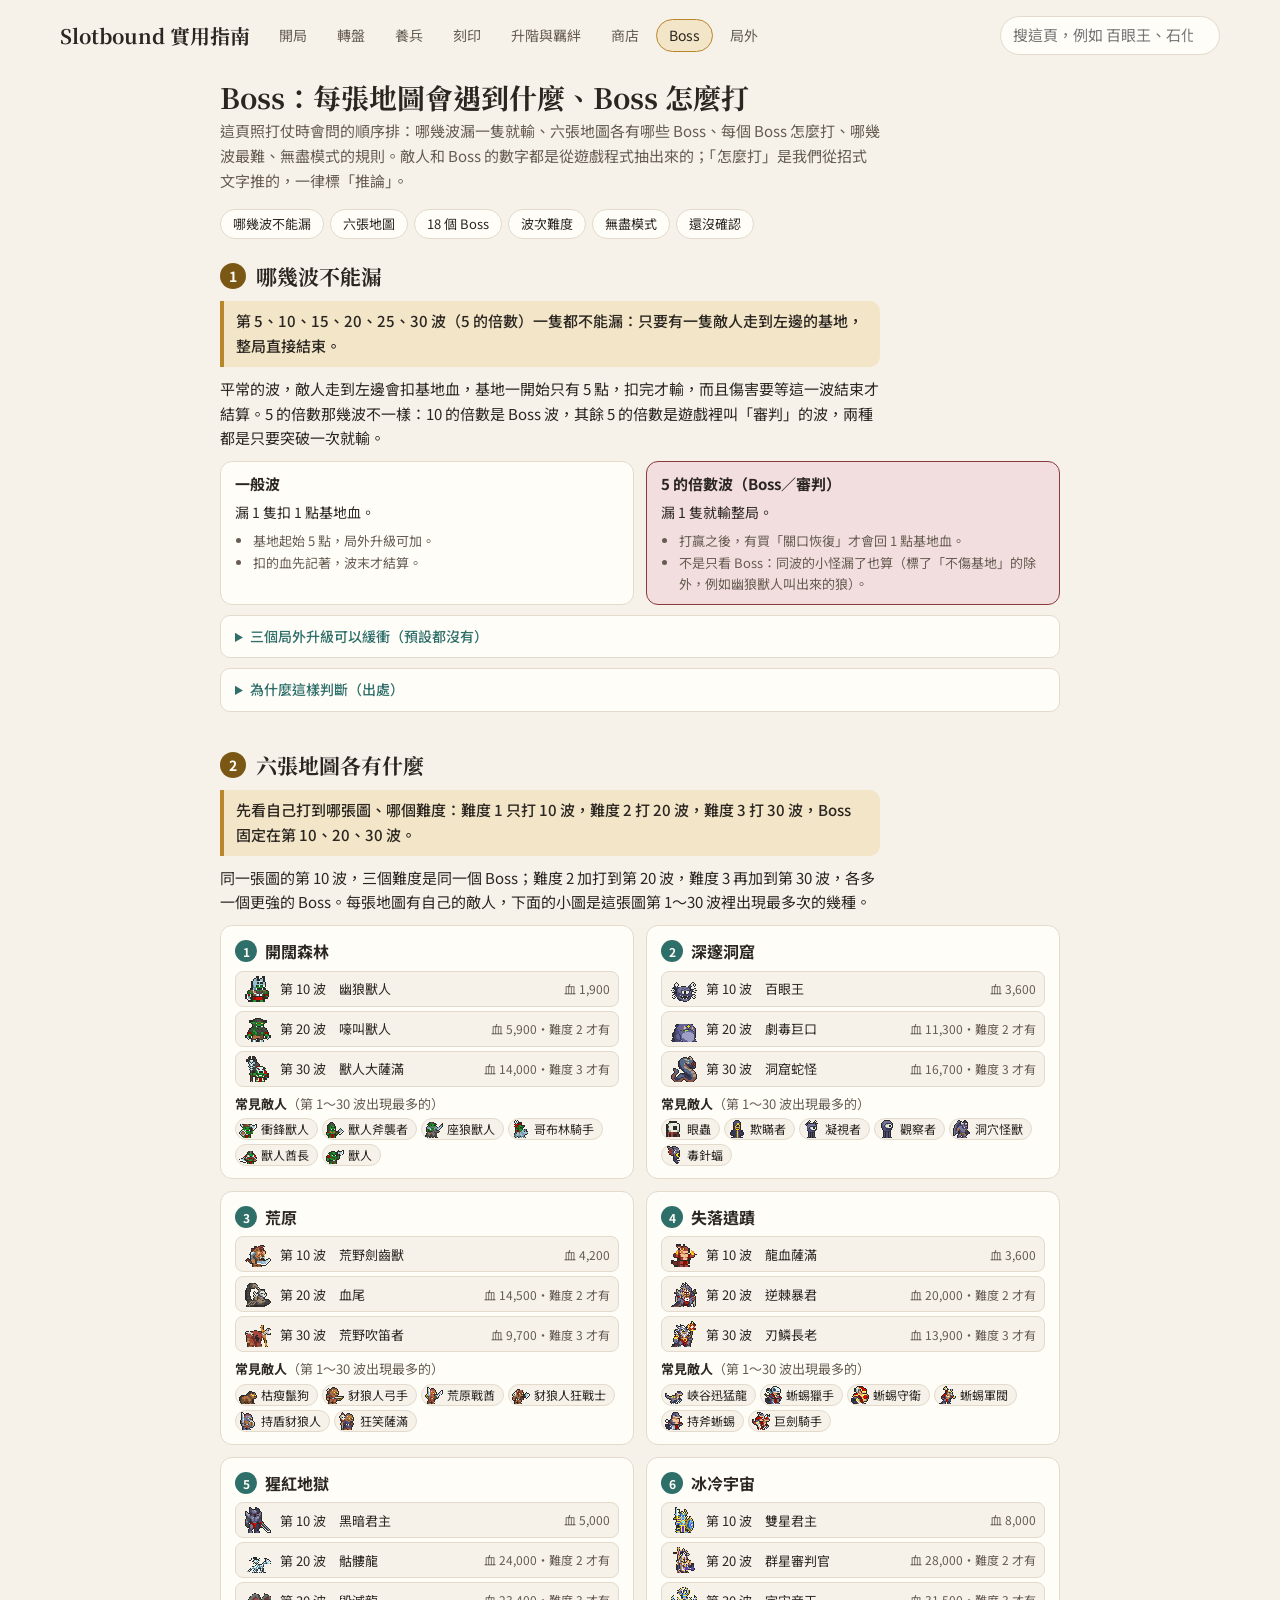
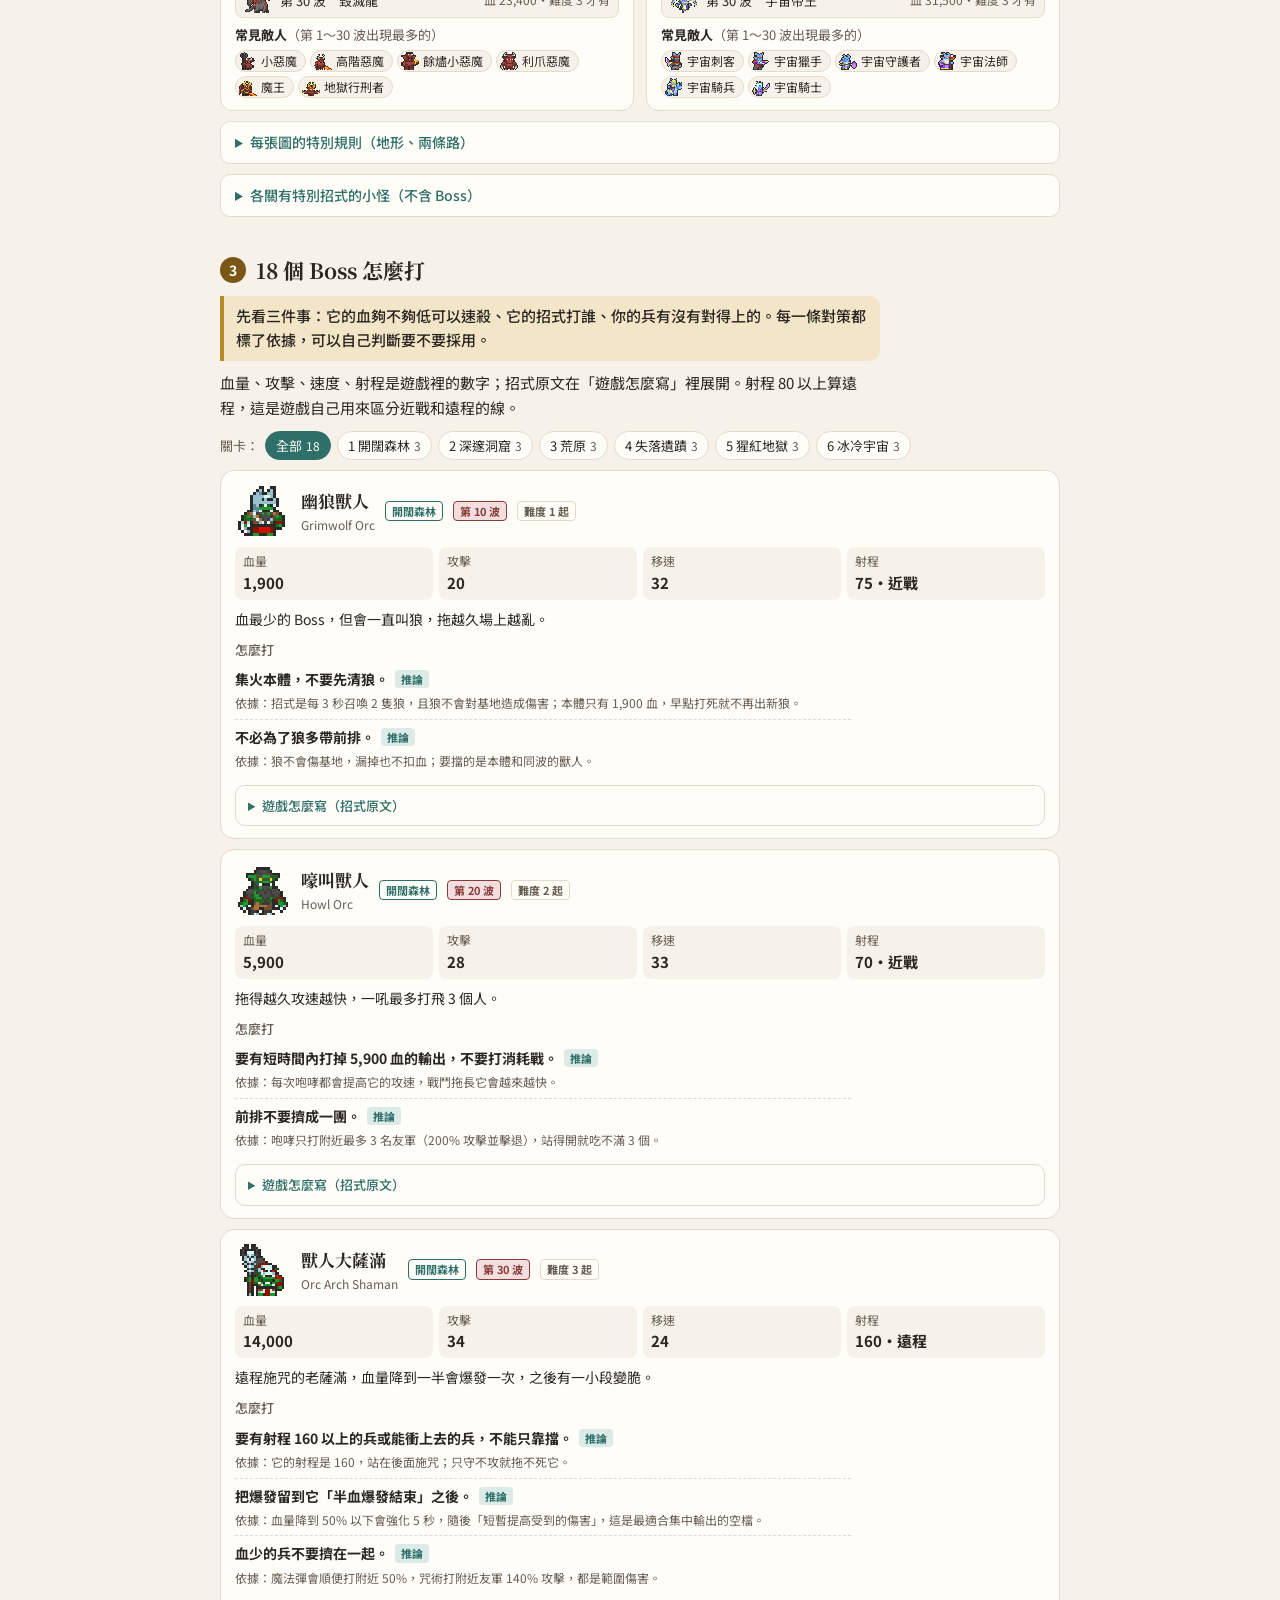
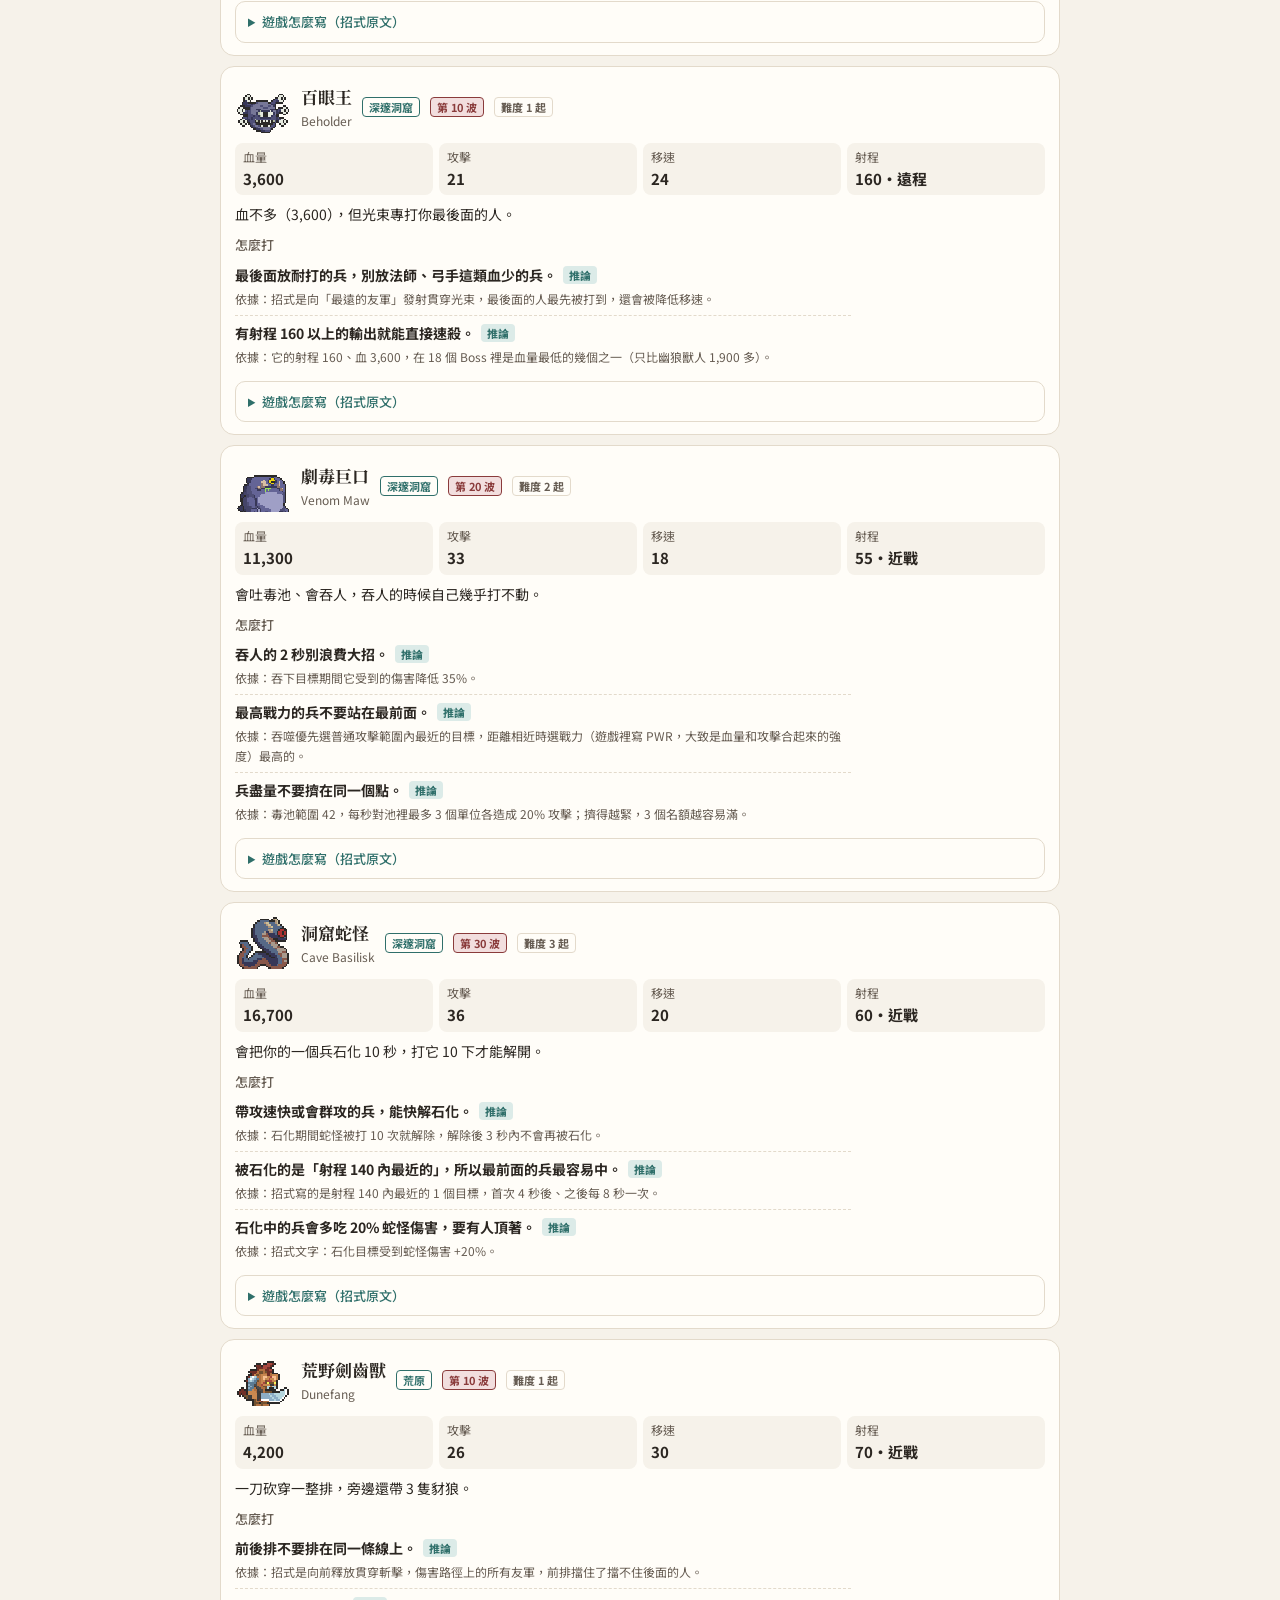
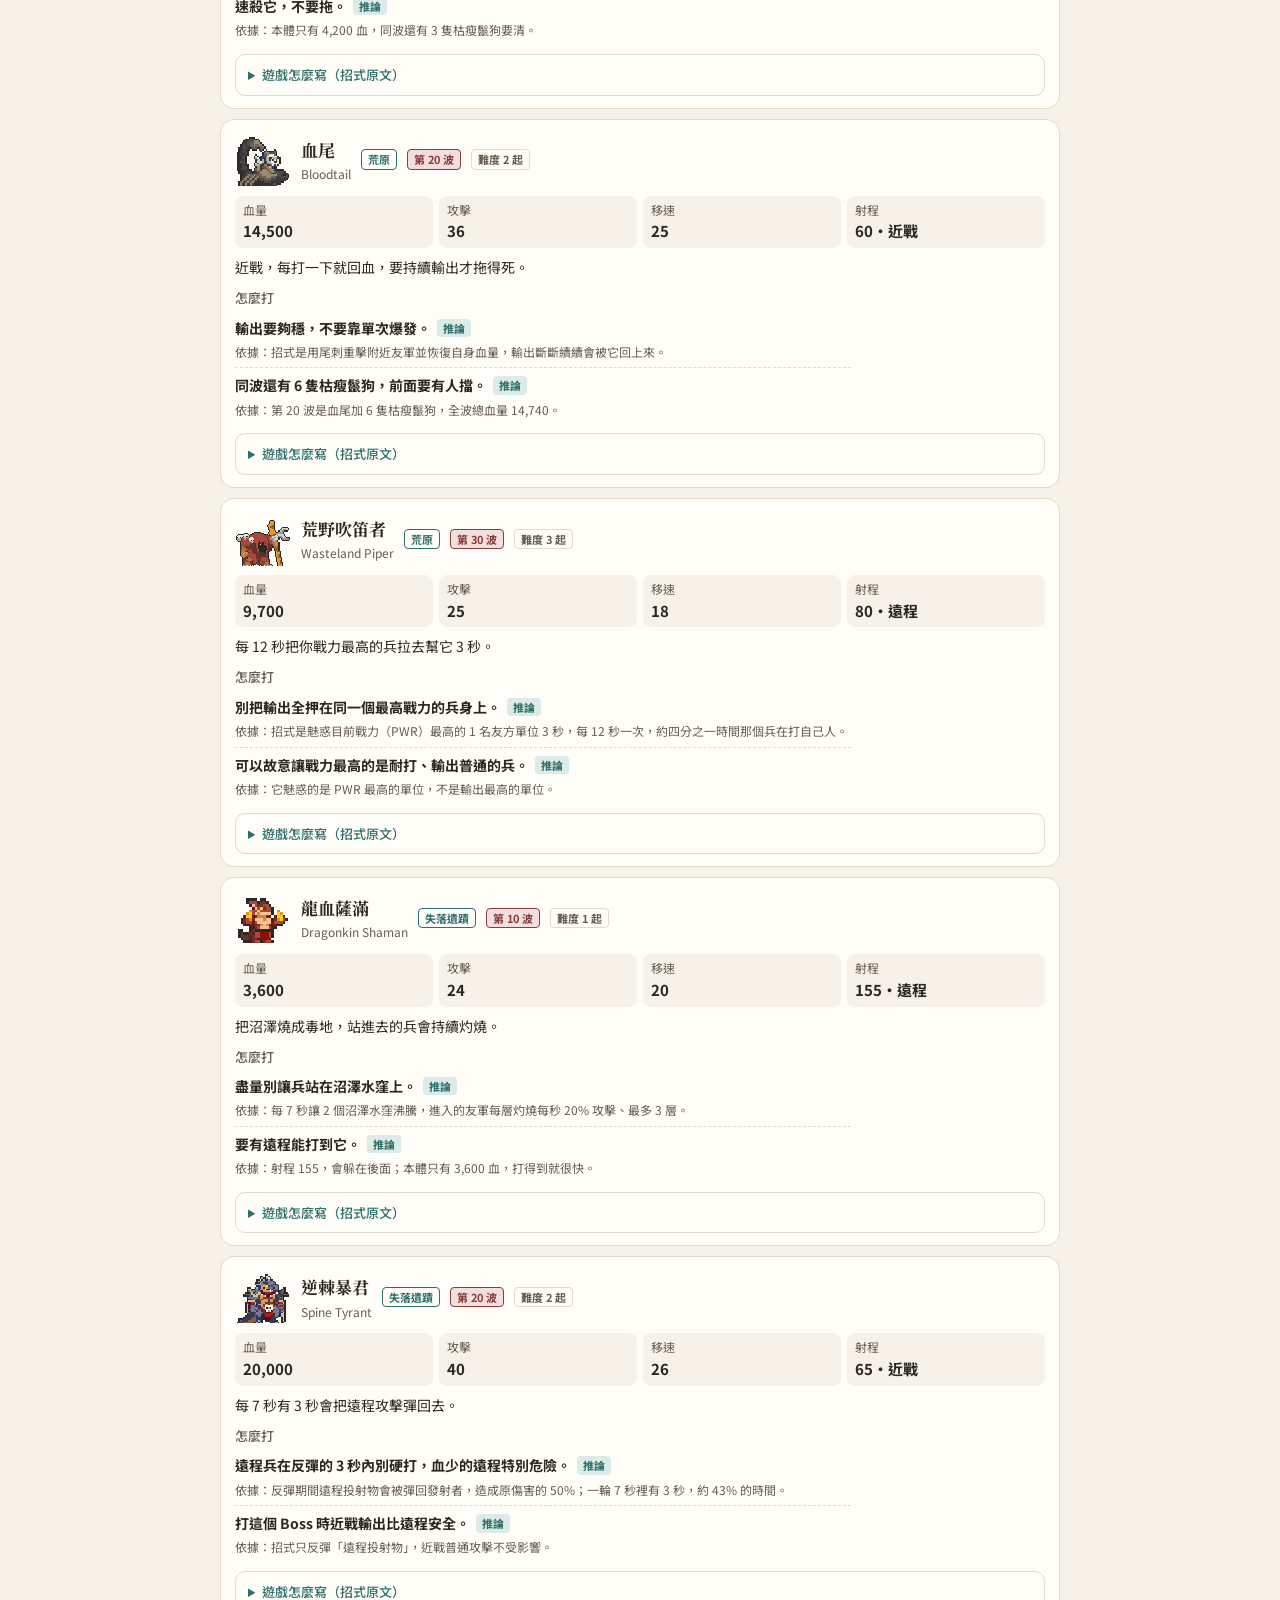
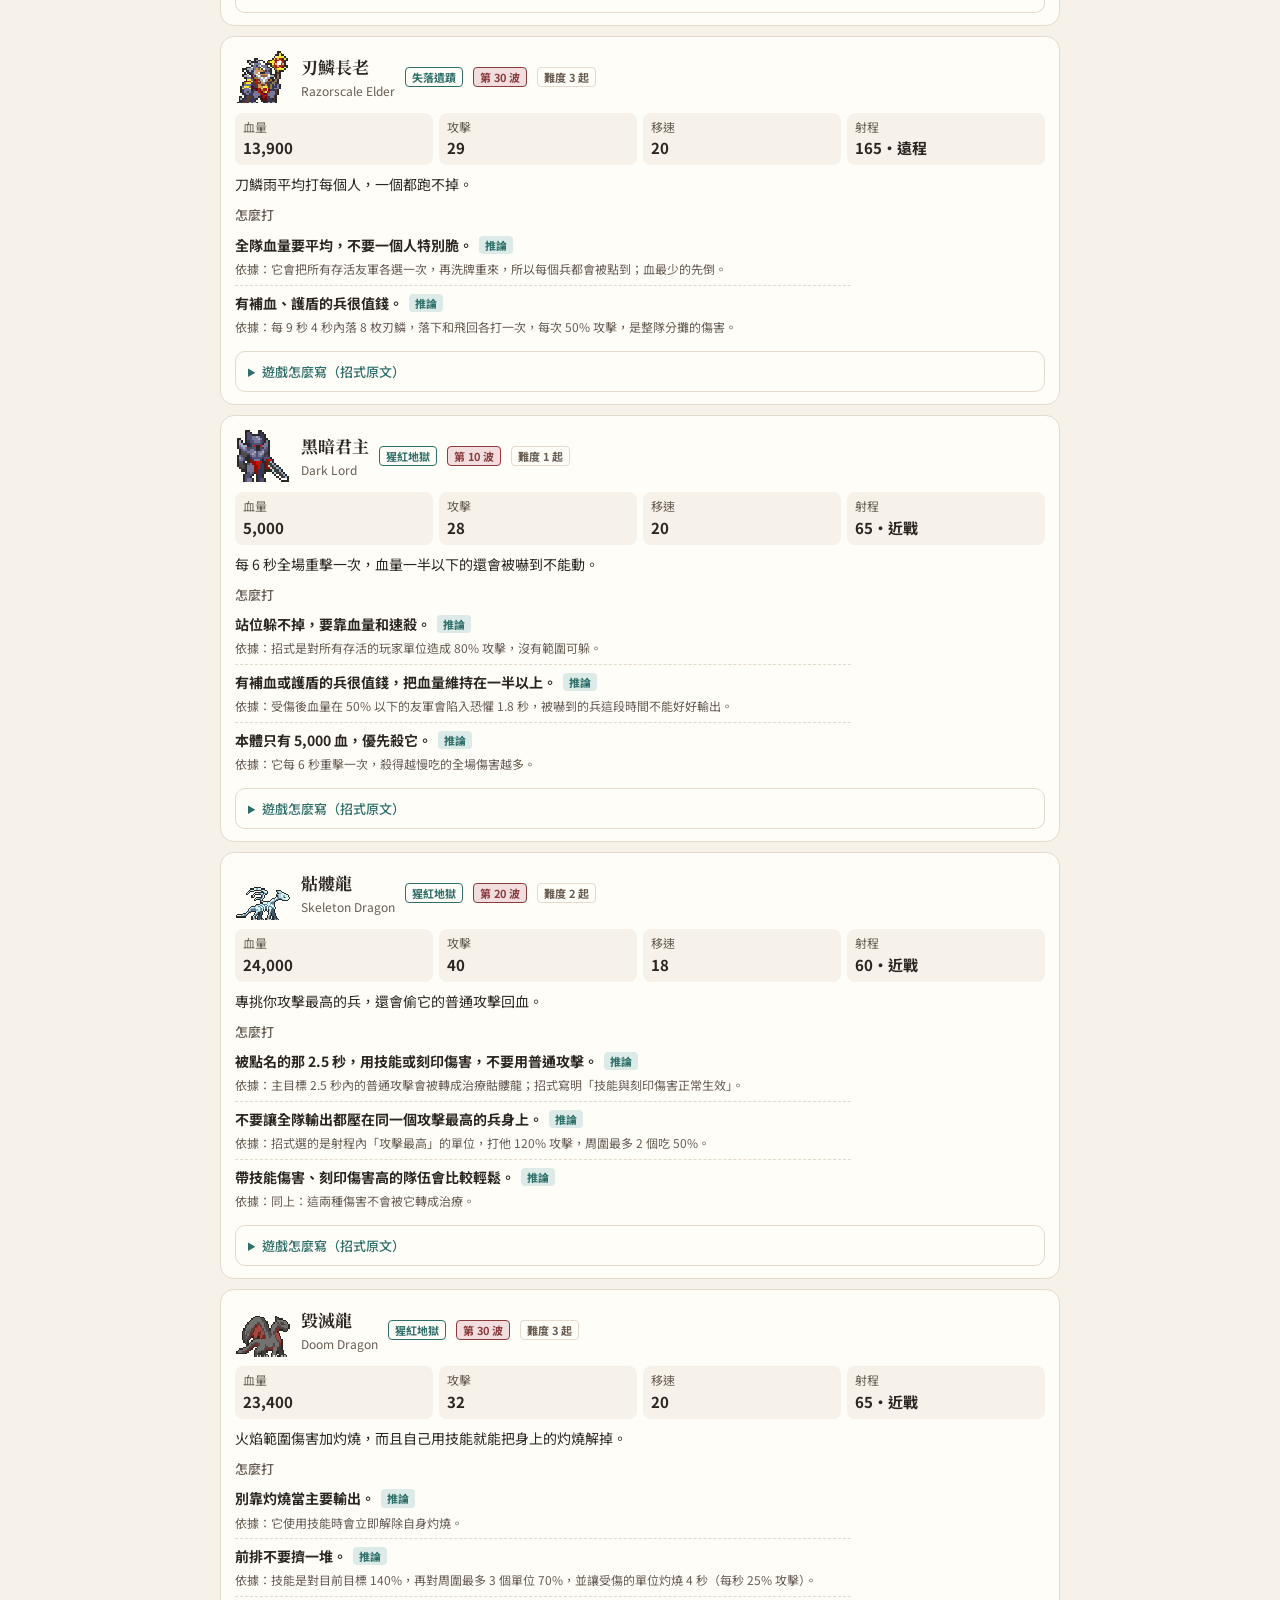
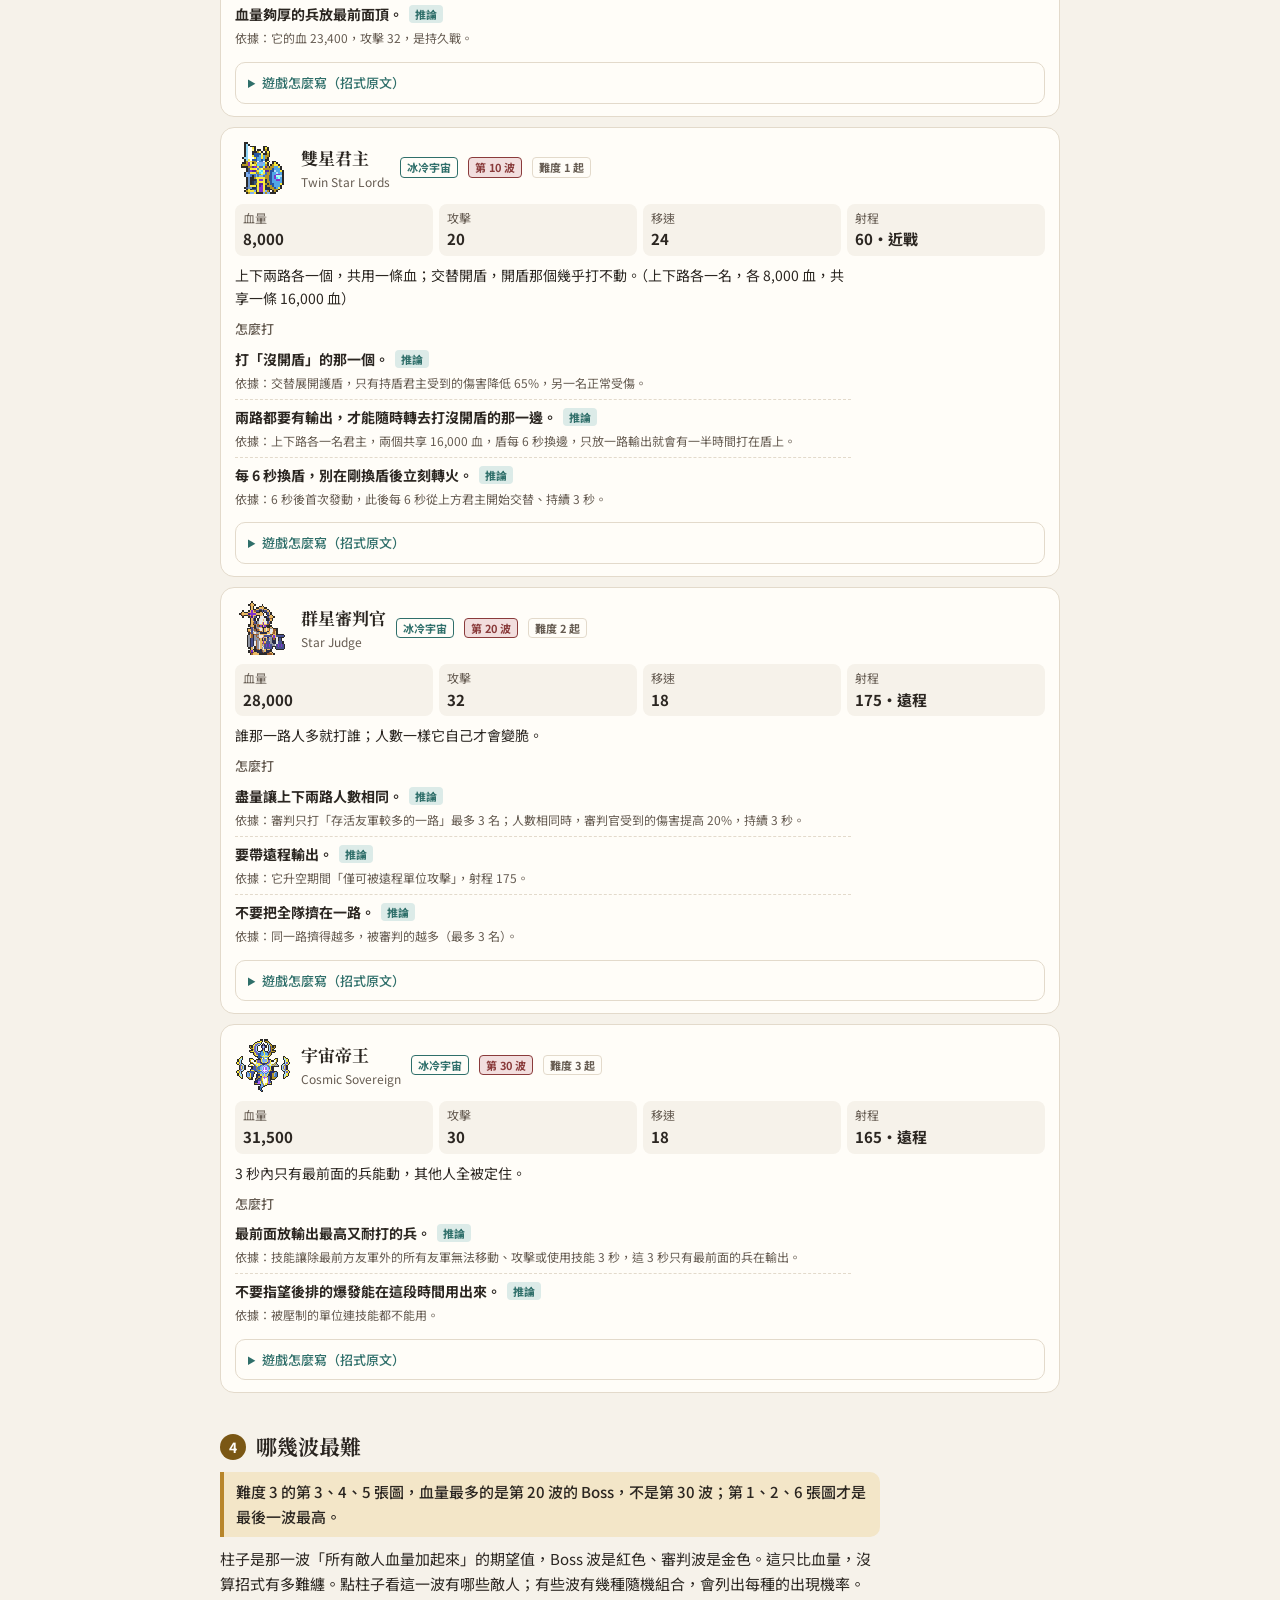
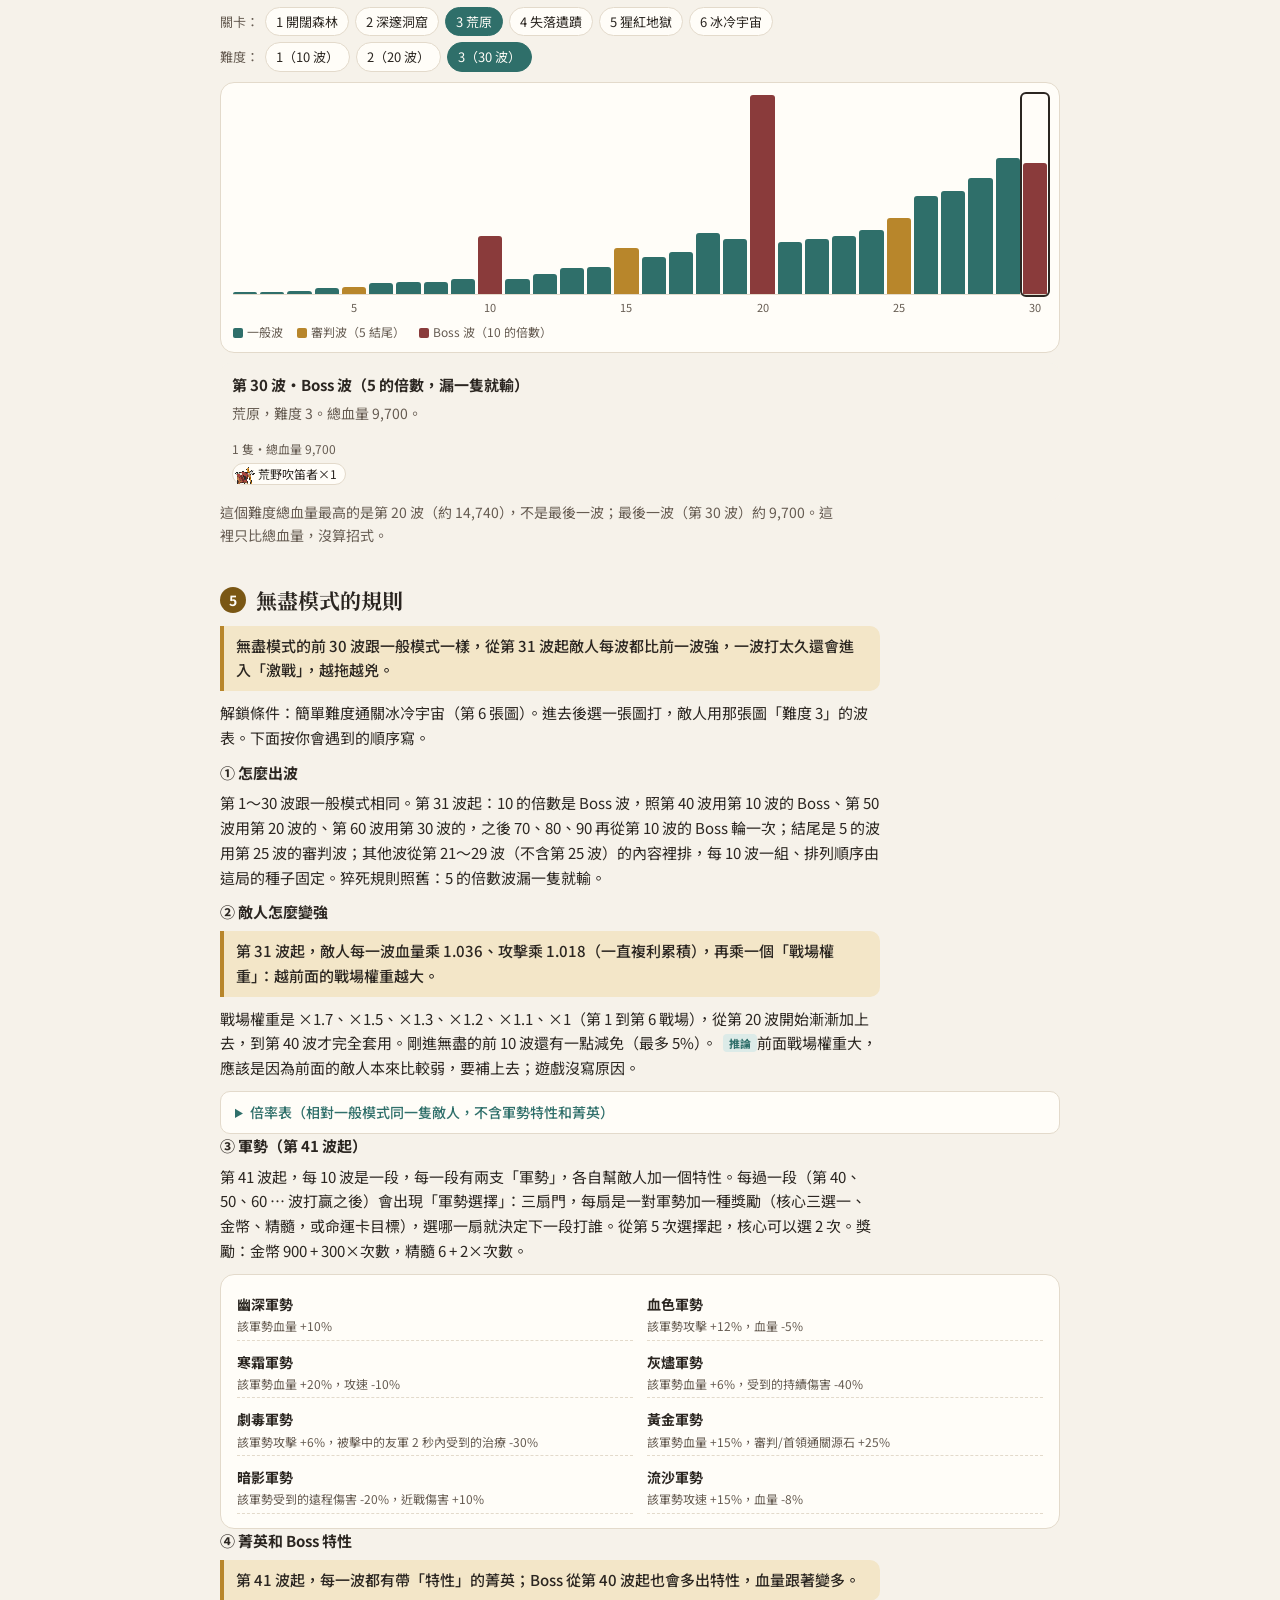
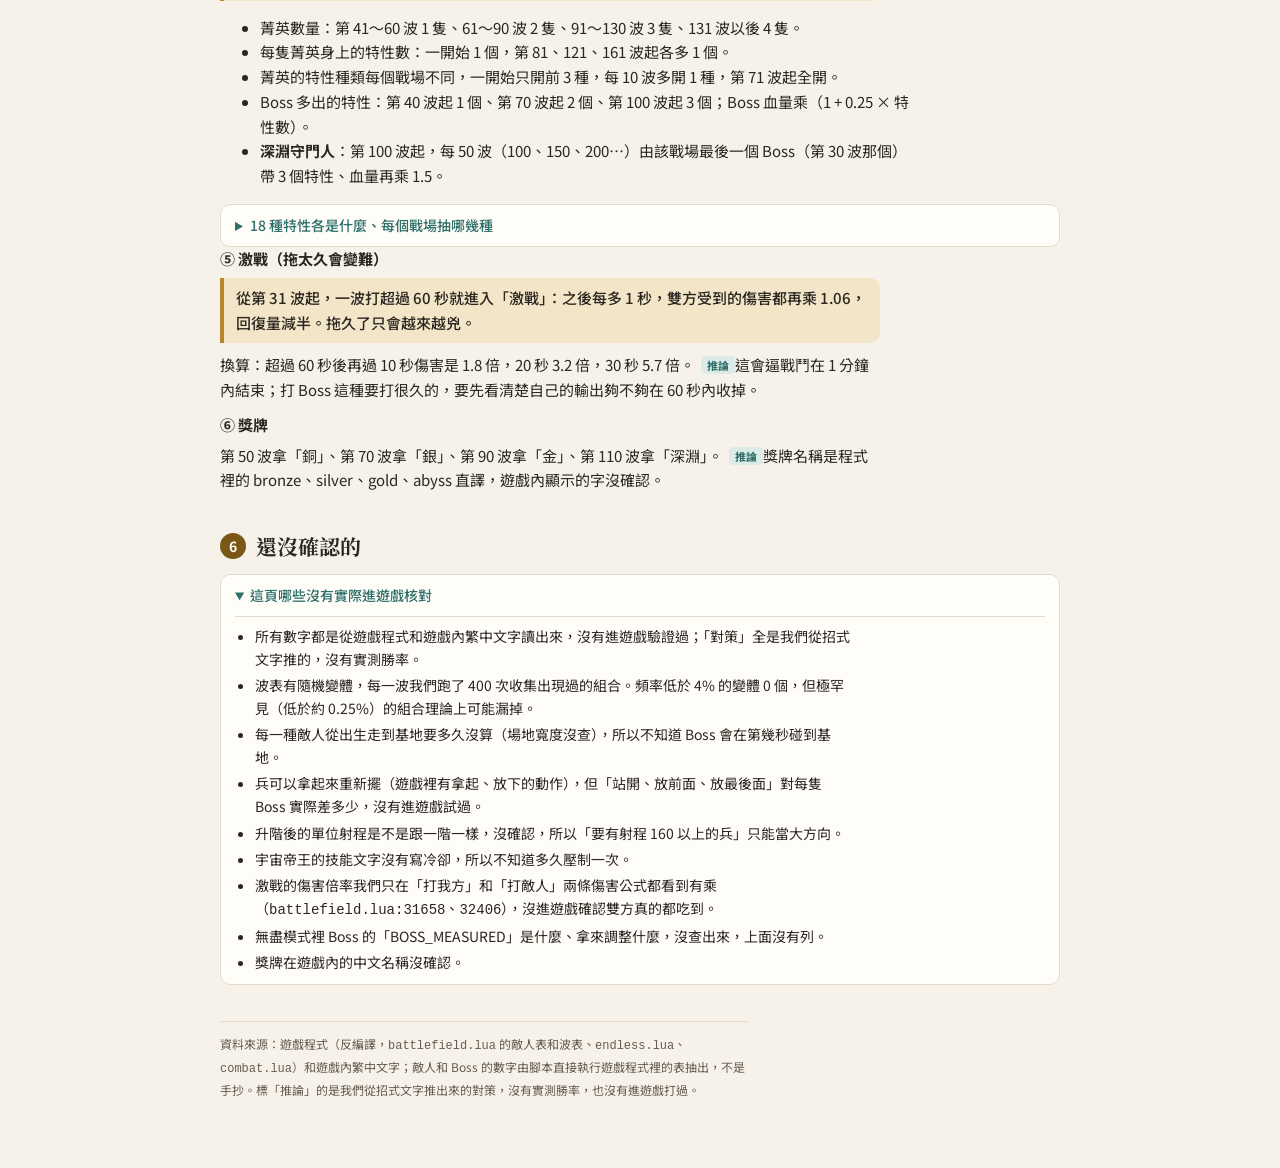
==== commit 52da2ba7: "試用回饋：開局頁詞彙、羈絆效果表拉出收合、每隻兵技能（遊戲繁中原文 124 隻）、命運石補貨規則外露、局外標籤說明 Co-Authored-By: Claude Opus 5.5 <noreply@a" ====
--- a/boss.html
+++ b/boss.html
@@ -6,8 +6,8 @@
 <title>Slotbound 實用指南：Boss</title>
 <link rel="preconnect" href="https://fonts.googleapis.com">
 <link href="https://fonts.googleapis.com/css2?family=Noto+Sans+TC:wght@400;500;700&family=Noto+Serif+TC:wght@600;700&display=swap" rel="stylesheet">
-<link rel="stylesheet" href="style.css?v=1116a">
-<link rel="stylesheet" href="css-boss.css?v=1116a">
+<link rel="stylesheet" href="style.css?v=1116c">
+<link rel="stylesheet" href="css-boss.css?v=1116c">
 </head>
 <body>
 <header class="top">
@@ -128,8 +128,8 @@
   <p class="src-note">資料來源：遊戲程式（反編譯，<code>battlefield.lua</code> 的敵人表和波表、<code>endless.lua</code>、<code>combat.lua</code>）和遊戲內繁中文字；敵人和 Boss 的數字由腳本直接執行遊戲程式裡的表抽出，不是手抄。標「推論」的是我們從招式文字推出來的對策，沒有實測勝率，也沒有進遊戲打過。</p>
 </main>
 
-<script src="data/boss.js?v=1116a"></script>
-<script src="data/boss-advice.js?v=1116a"></script>
-<script src="boss.js?v=1116a"></script>
+<script src="data/boss.js?v=1116c"></script>
+<script src="data/boss-advice.js?v=1116c"></script>
+<script src="boss.js?v=1116c"></script>
 </body>
 </html>
--- a/style.css
+++ b/style.css
@@ -315,3 +315,18 @@
 .comp .mini td small{font-size:11px;color:var(--muted);margin-left:4px;white-space:nowrap}
 .comp-boss td:first-child,.comp-boss td:nth-child(2){white-space:nowrap}
 .comp .mini a{color:var(--teal)}
+
+/* 2026-11-16 試用回饋：開局頁詞彙、規劃器技能、每隻兵的技能 */
+.gloss{margin:0 0 20px;max-width:56em}
+.gloss h3{margin:0 0 6px;font-size:15px}
+.gloss ul{margin:0;padding-left:20px}
+.gloss li{margin:4px 0;font-size:14px}
+.gloss a{color:var(--teal);font-size:13px;margin-left:4px}
+.comp-h{margin:18px 0 4px;font-size:16px}
+.comp-h small{font-size:12px;color:var(--muted);font-weight:400;margin-left:6px}
+.pop .skl{margin:2px 0 6px;font-size:13px}
+.pop .skl .alt{display:inline}
+#skills{margin-top:28px}
+.skg{margin:8px 0}
+.skg .mini td small{display:block;font-size:11px;color:var(--muted)}
+.skg .mini td:first-child,.skg .mini td:nth-child(2){white-space:nowrap}
